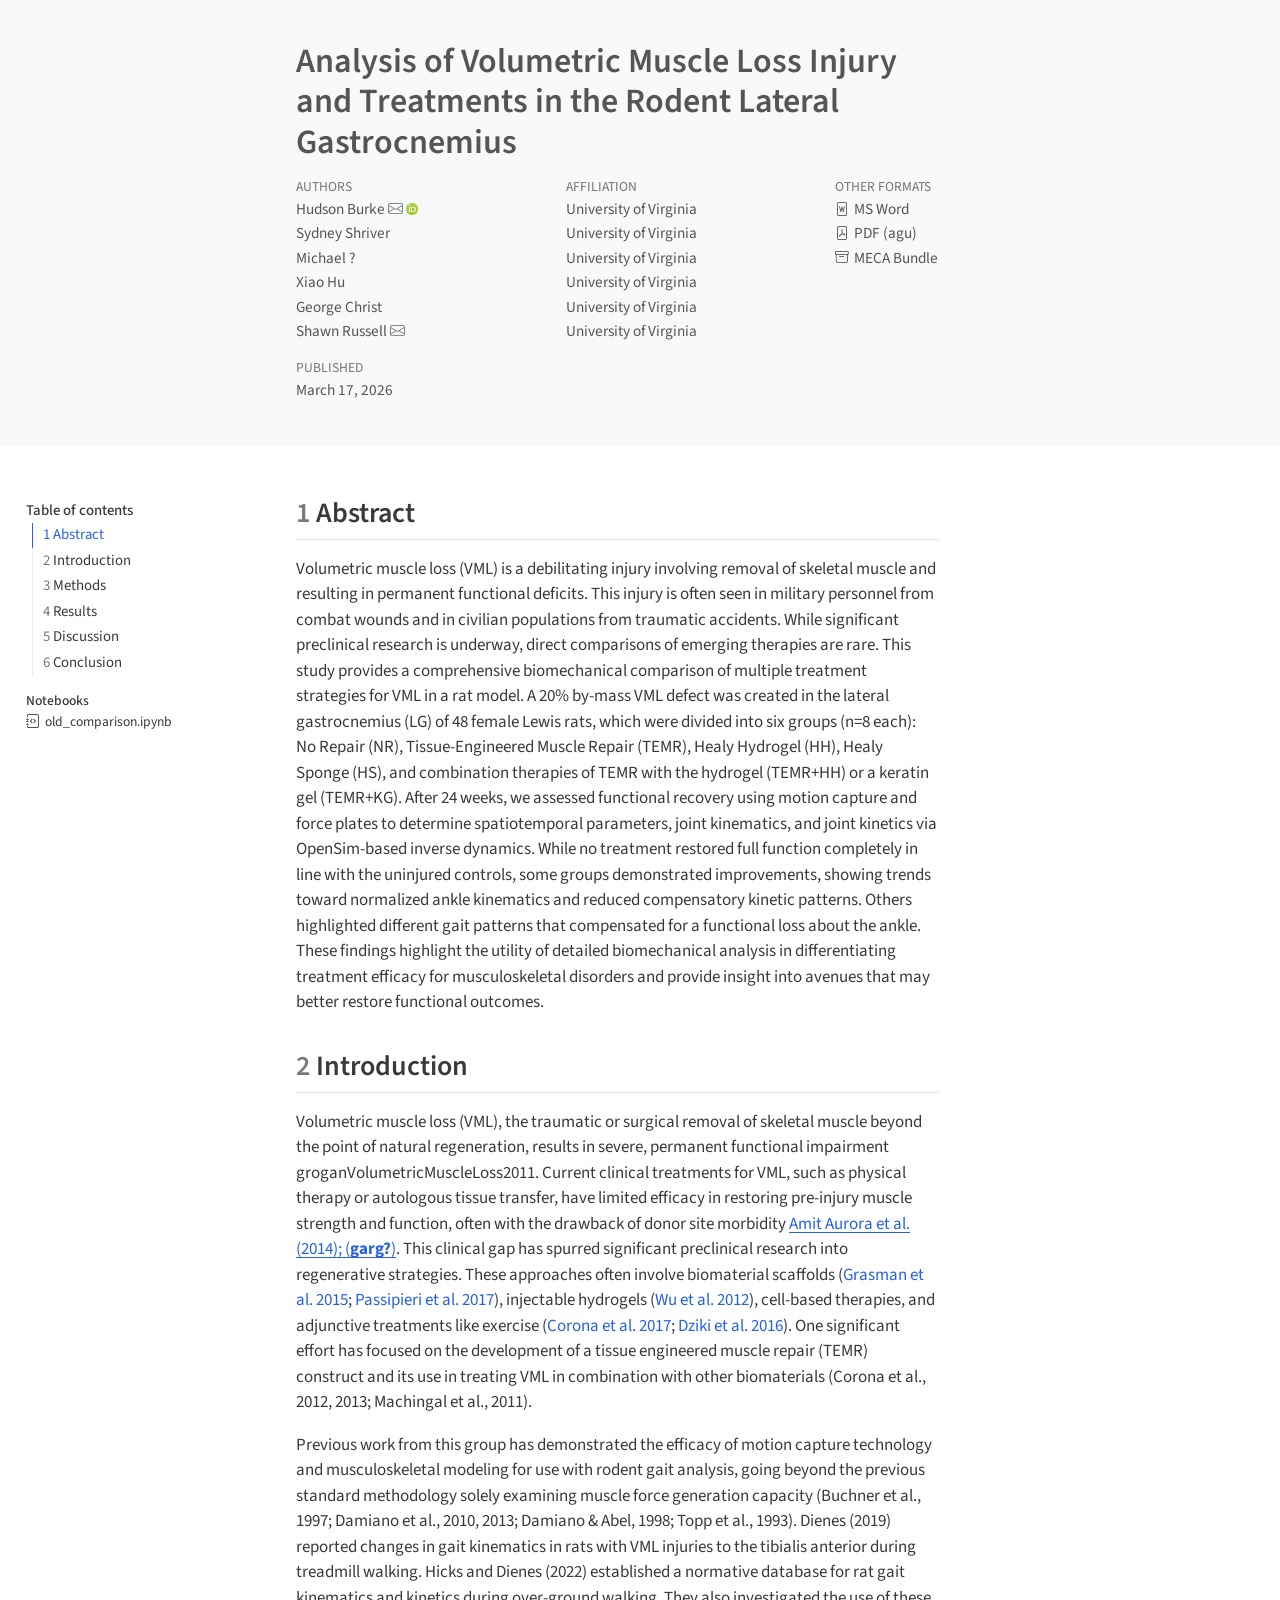
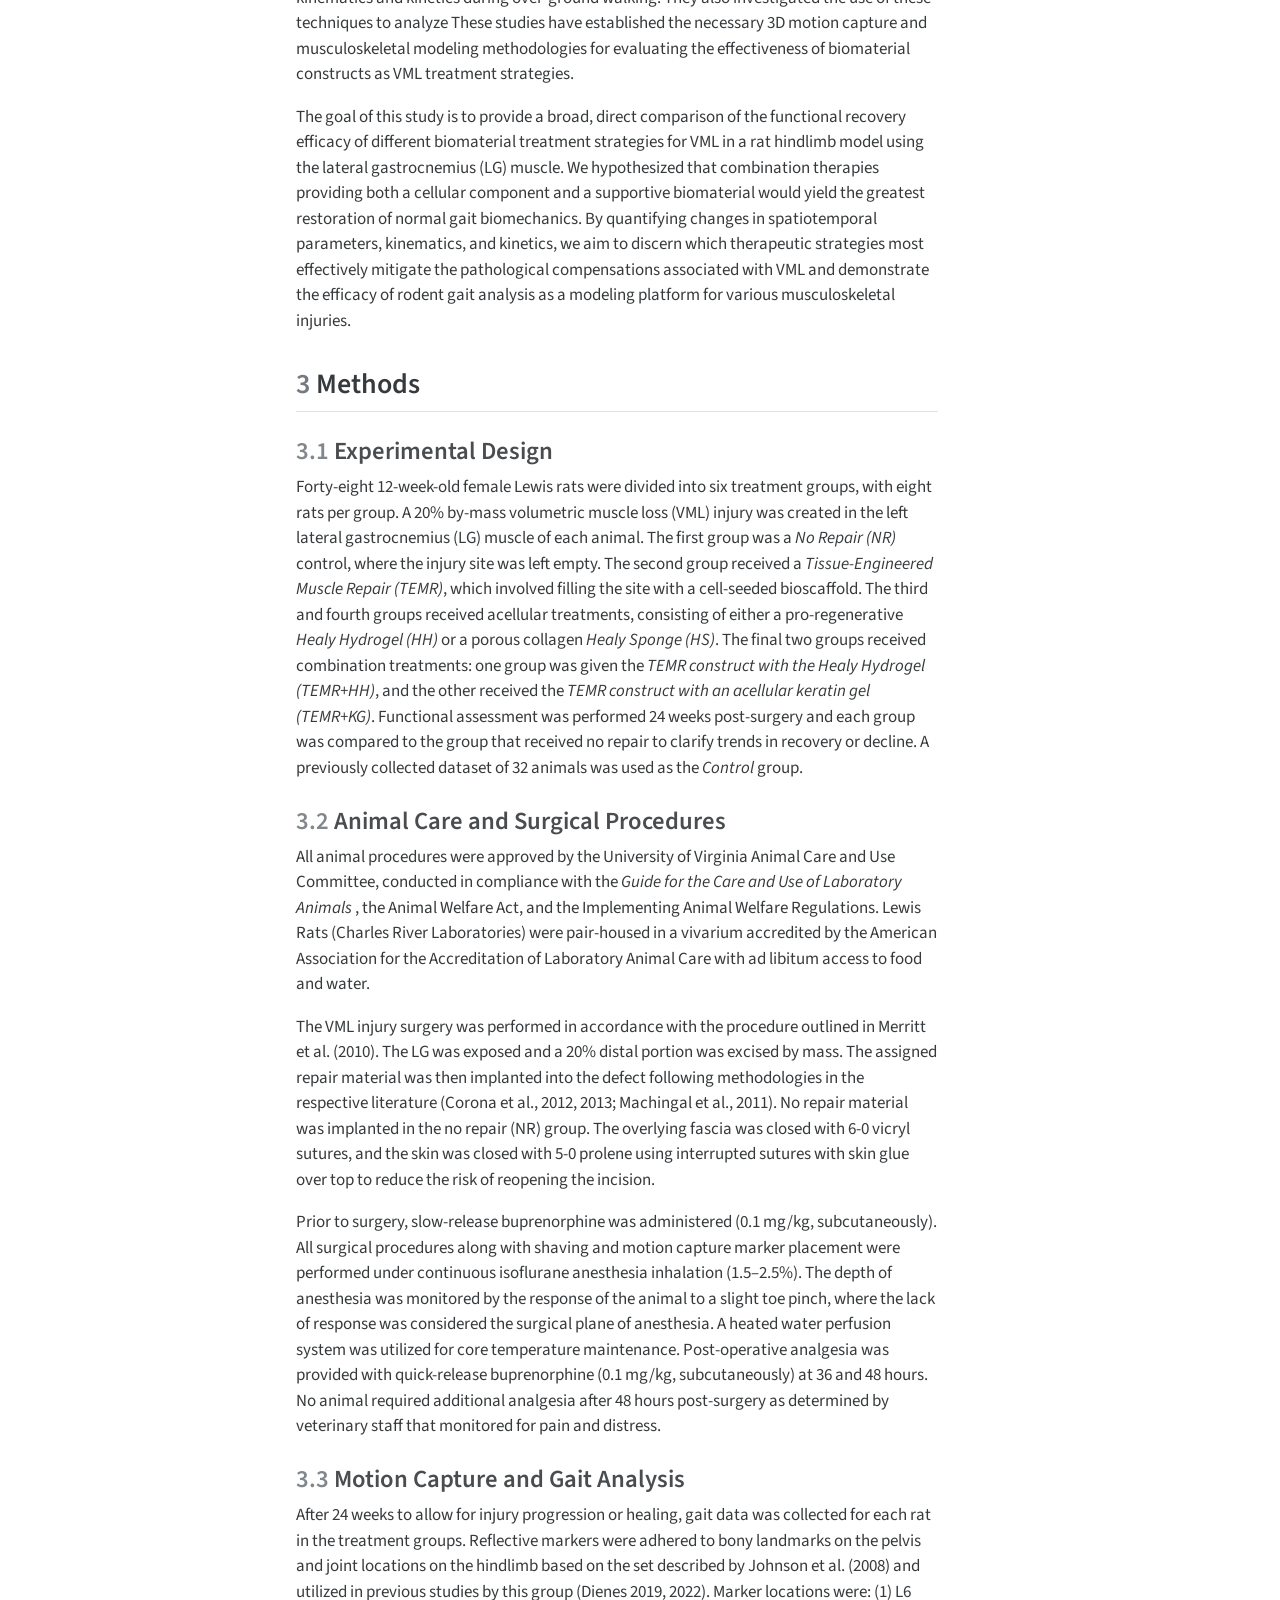
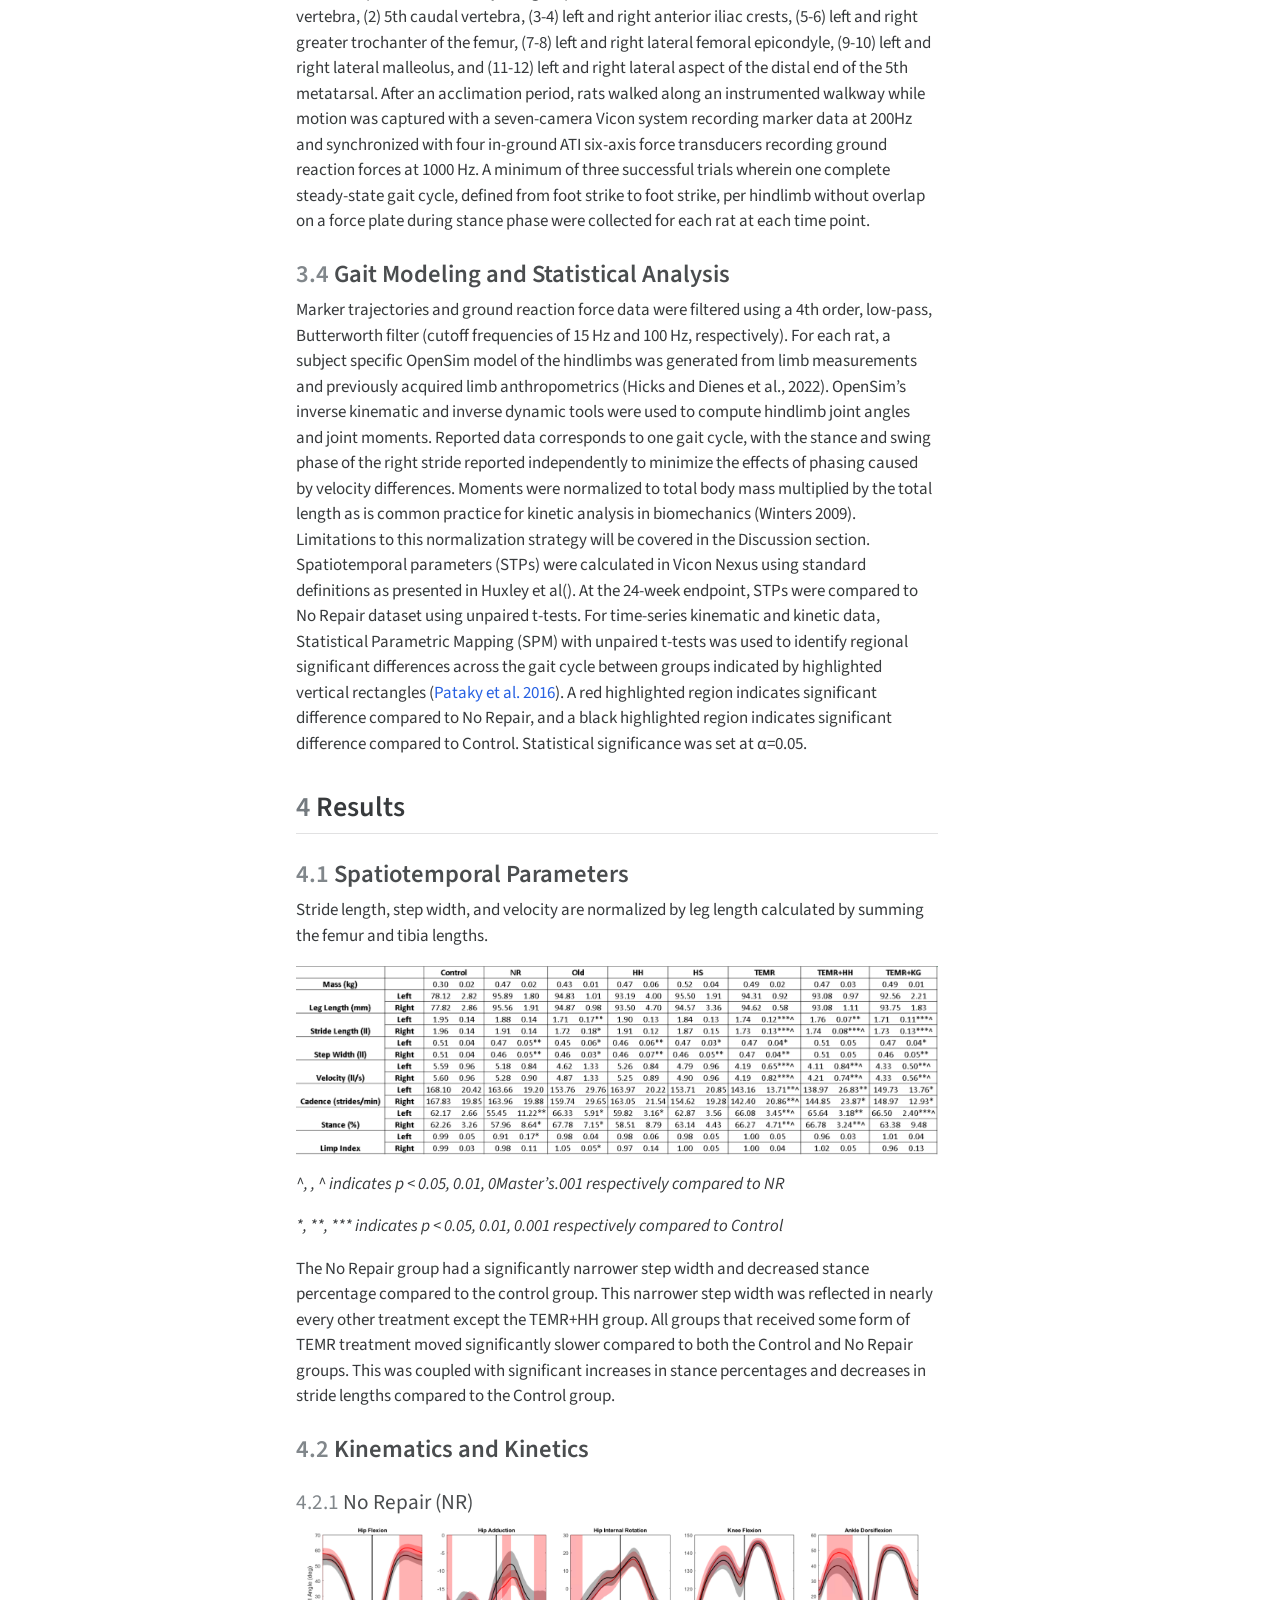
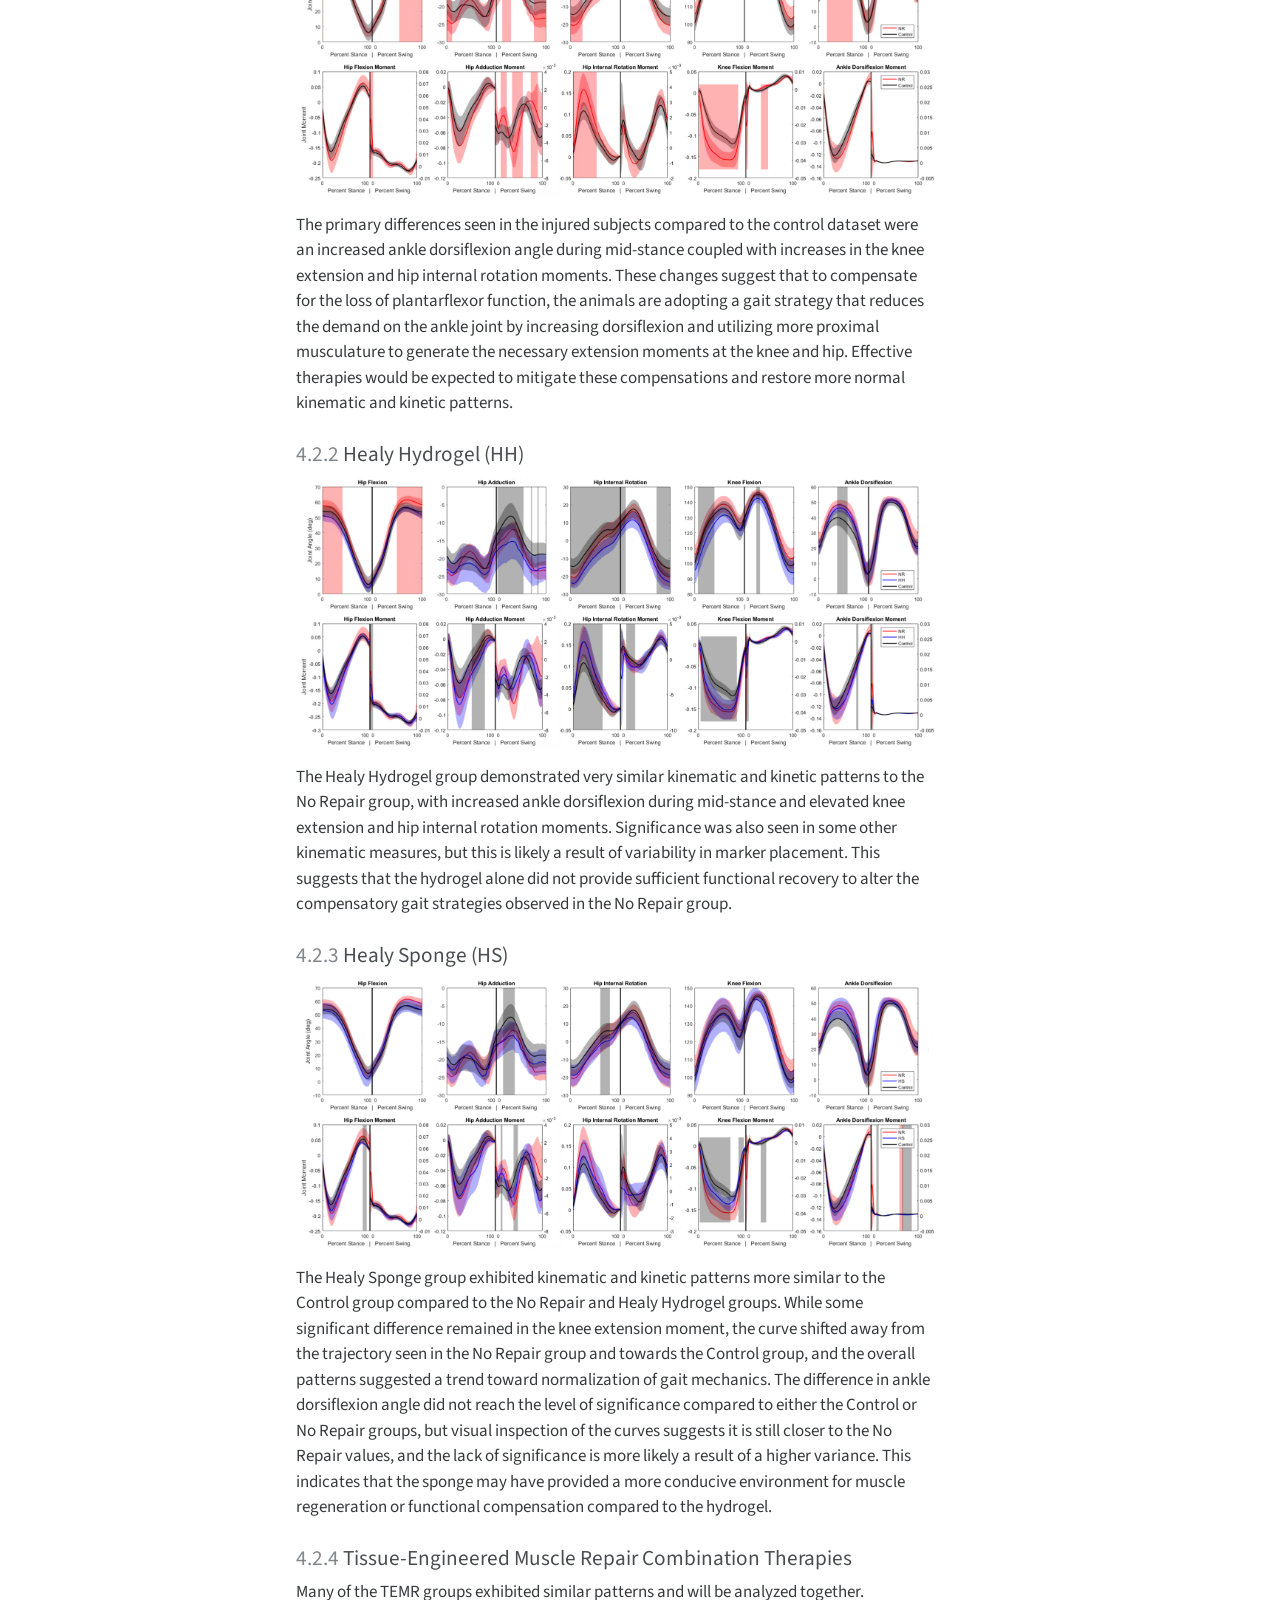
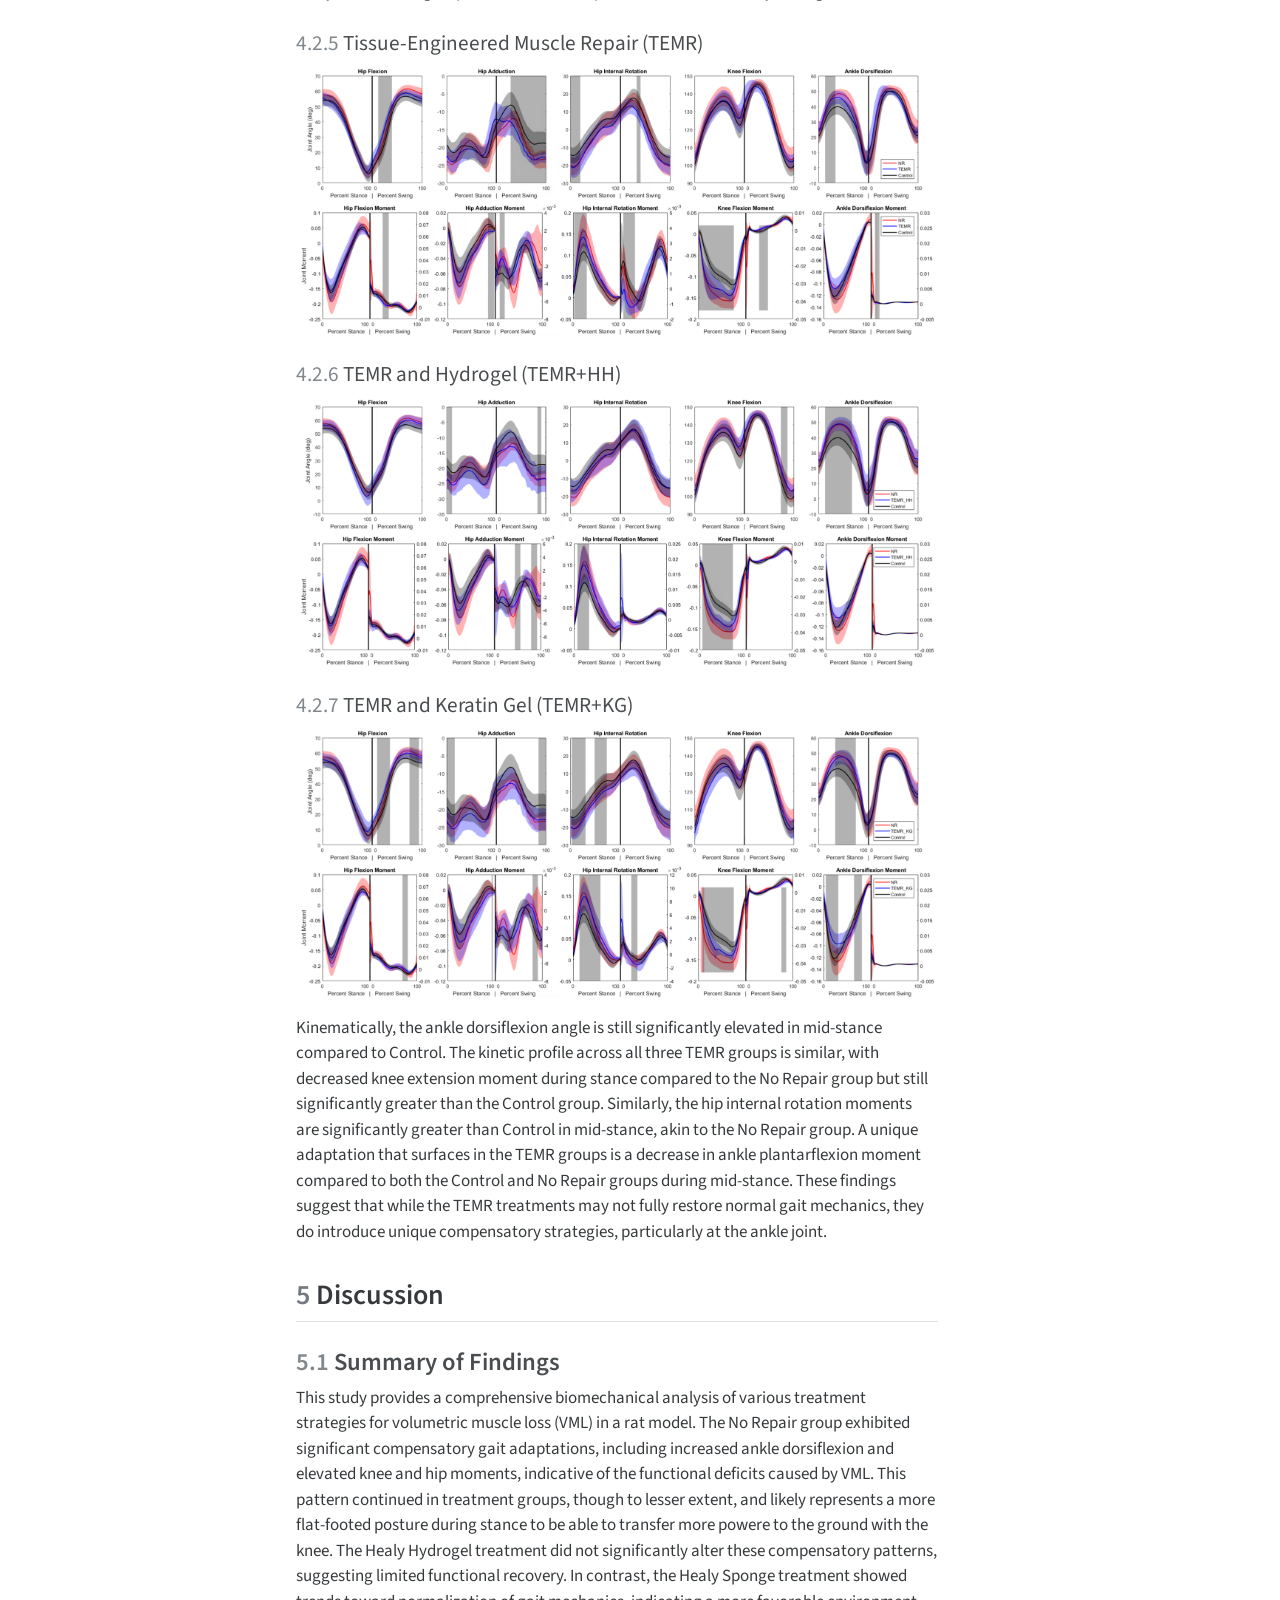
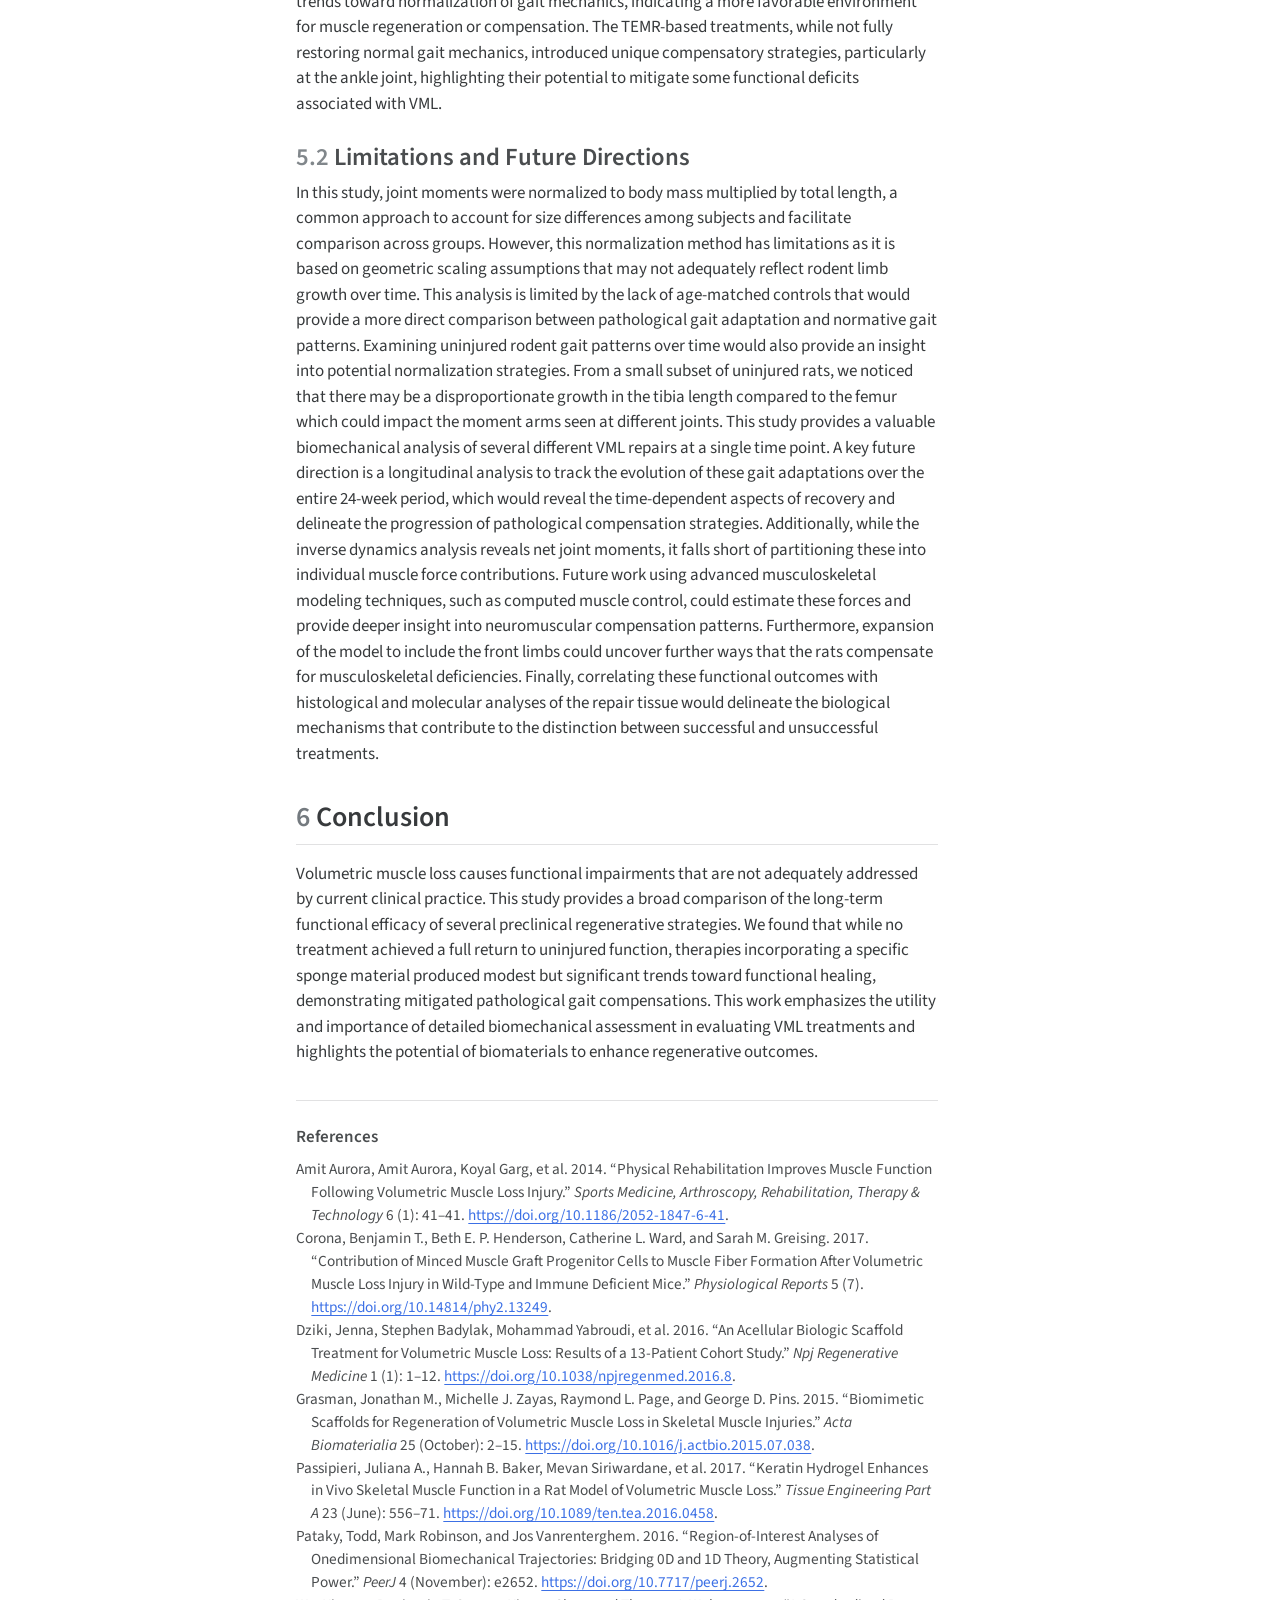
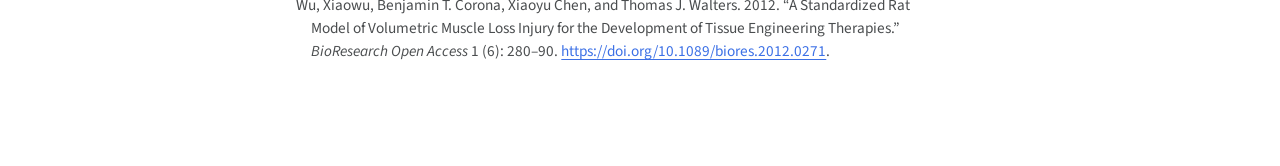
==== index.html @ dcc257b5 "Built site for gh-pages" ====
<!DOCTYPE html>
<html xmlns="http://www.w3.org/1999/xhtml" lang="en" xml:lang="en"><head>

<meta charset="utf-8">
<meta name="generator" content="quarto-1.9.35">

<meta name="viewport" content="width=device-width, initial-scale=1.0, user-scalable=yes">

<meta name="author" content="Hudson Burke">
<meta name="author" content="Sydney Shriver">
<meta name="author" content="Michael ?">
<meta name="author" content="Xiao Hu">
<meta name="author" content="George Christ">
<meta name="author" content="Shawn Russell">
<meta name="dcterms.date" content="2026-03-17">

<title>Analysis of Volumetric Muscle Loss Injury and Treatments in the Rodent Lateral Gastrocnemius</title>
<style>
/* Default styles provided by pandoc.
** See https://pandoc.org/MANUAL.html#variables-for-html for config info.
*/
code{white-space: pre-wrap;}
span.smallcaps{font-variant: small-caps;}
div.columns{display: flex; gap: min(4vw, 1.5em);}
div.column{flex: auto; overflow-x: auto;}
div.hanging-indent{margin-left: 1.5em; text-indent: -1.5em;}
ul.task-list{list-style: none;}
ul.task-list li input[type="checkbox"] {
  width: 0.8em;
  margin: 0 0.8em 0.2em -1em; /* quarto-specific, see https://github.com/quarto-dev/quarto-cli/issues/4556 */ 
  vertical-align: middle;
}
/* CSS for citations */
div.csl-bib-body { }
div.csl-entry {
  clear: both;
}
.hanging-indent div.csl-entry {
  margin-left:2em;
  text-indent:-2em;
}
div.csl-left-margin {
  min-width:2em;
  float:left;
}
div.csl-right-inline {
  margin-left:2em;
  padding-left:1em;
}
div.csl-indent {
  margin-left: 2em;
}</style>


<script src="site_libs/clipboard/clipboard.min.js"></script>
<script src="site_libs/quarto-html/quarto.js" type="module"></script>
<script src="site_libs/quarto-html/tabsets/tabsets.js" type="module"></script>
<script src="site_libs/quarto-html/popper.min.js"></script>
<script src="site_libs/quarto-html/tippy.umd.min.js"></script>
<script src="site_libs/quarto-html/anchor.min.js"></script>
<link href="site_libs/quarto-html/tippy.css" rel="stylesheet">
<link href="site_libs/quarto-html/quarto-syntax-highlighting-46f66b053e56abd73bb6e954d61a315b.css" rel="stylesheet" id="quarto-text-highlighting-styles">
<script src="site_libs/bootstrap/bootstrap.min.js"></script>
<link href="site_libs/bootstrap/bootstrap-icons.css" rel="stylesheet">
<link href="site_libs/bootstrap/bootstrap-133a0a4dda30ced7f07b755c880e46a0.min.css" rel="stylesheet" append-hash="true" id="quarto-bootstrap" data-mode="light">
<script src="site_libs/quarto-contrib/glightbox/glightbox.min.js"></script>
<link href="site_libs/quarto-contrib/glightbox/glightbox.min.css" rel="stylesheet">
<link href="site_libs/quarto-contrib/glightbox/lightbox.css" rel="stylesheet">
<script async="" src="https://hypothes.is/embed.js"></script>
<script>
  window.document.addEventListener("DOMContentLoaded", function (_event) {
    document.body.classList.add('hypothesis-enabled');
  });
</script>


<meta name="citation_title" content="Analysis of Volumetric Muscle Loss Injury and Treatments in the Rodent Lateral Gastrocnemius">
<meta name="citation_author" content="Hudson Burke">
<meta name="citation_author" content="Sydney Shriver">
<meta name="citation_author" content="Michael ?">
<meta name="citation_author" content="Xiao Hu">
<meta name="citation_author" content="George Christ">
<meta name="citation_author" content="Shawn Russell">
<meta name="citation_publication_date" content="2026-03-17">
<meta name="citation_cover_date" content="2026-03-17">
<meta name="citation_year" content="2026">
<meta name="citation_online_date" content="2026-03-17">
<meta name="citation_language" content="en">
<meta name="citation_reference" content="citation_title=A Tissue-Engineered Muscle Repair Construct for Functional Restoration of an Irrecoverable Muscle Injury in a Murine Model;,citation_abstract=There are no effective clinical treatments for volumetric muscle loss (VML) resulting from traumatic injury, tumor excision, or other degenerative diseases of skeletal muscle. The goal of this study was to develop and characterize a more clinically relevant tissue-engineered muscle repair (TE-MR) construct for functional restoration of a VML injury in the mouse lattissimus dorsi (LD) muscle. To this end, TE-MR constructs developed by seeding rat myoblasts on porcine bladder acellular matrix were preconditioned in a bioreactor for 1 week and implanted in nude mice at the site of a VML injury created by excising 50% of the native LD. Two months postinjury and implantation of TE-MR, maximal tetanic force was $\sim$72% of that observed in native LD muscle. In contrast, injured LD muscles that were not repaired, or were repaired with scaffold alone, produced only $\sim$50% of native LD muscle force after 2 months. Histological analyses of LD tissue retrieved 2 months after implantation demonstrated remodeling of the TE-MR construct as well as the presence of desmin-positive myofibers, blood vessels, and neurovascular bundles within the TE-MR construct. Overall, these encouraging initial observations document significant functional recovery within 2 months of implantation of TE-MR constructs and provide clear proof of concept for the applicability of this technology in a murine VML injury model.;,citation_author=Masood A. Machingal;,citation_author=Benjamin T. Corona;,citation_author=Thomas J. Walters;,citation_author=Venu Kesireddy;,citation_author=Christine N. Koval;,citation_author=Ashley Dannahower;,citation_author=Weixin Zhao;,citation_author=James J. Yoo;,citation_author=George J. Christ;,citation_publication_date=2011-09;,citation_cover_date=2011-09;,citation_year=2011;,citation_issue=17-18;,citation_doi=10.1089/ten.tea.2010.0682;,citation_issn=1937-3341;,citation_pmid=21548710;,citation_volume=17;,citation_journal_title=Tissue Engineering. Part A;">
<meta name="citation_reference" content="citation_title=Comprehensive dynamic and kinematic analysis of the rodent hindlimb during over ground walking;,citation_abstract=The rat hindlimb is a frequently utilized pre-clinical model system to evaluate injuries and pathologies impacting the hindlimbs. These studies have demonstrated the translational potential of this model but have typically focused on the force generating capacity of target muscles as the primary evaluative outcome. Historically, human studies investigating extremity injuries and pathologies have utilized biomechanical analysis to better understand the impact of injury and extent of recovery. In this study, we expand that full biomechanical workup to a rat model in order to characterize the spatiotemporal parameters, ground reaction forces, 3-D joint kinematics, 3-D joint kinetics, and energetics of gait in healthy rats. We report data on each of these metrics that meets or exceeds the standards set by the current literature and are the first to report on all these metrics in a single set of animals. The methodology and findings presented in this study have significant implications for the development and clinical application of the improved regenerative therapeutics and rehabilitative therapies required for durable and complete functional recovery from extremity traumas, as well as other musculoskeletal pathologies.;,citation_author=Jack Dienes;,citation_author=Brody Hicks;,citation_author=Conrad Slater;,citation_author=Kevin Janson;,citation_author=George J. Christ;,citation_author=Shawn D. Russell;,citation_publication_date=2022-11;,citation_cover_date=2022-11;,citation_year=2022;,citation_issue=1;,citation_doi=10.1038/s41598-022-20288-3;,citation_pmid=36385108;,citation_volume=12;,citation_journal_title=Scientific Reports;">
<meta name="citation_reference" content="citation_title=Region-of-interest analyses of onedimensional biomechanical trajectories: Bridging 0D and 1D theory, augmenting statistical power;,citation_abstract=One-dimensional (1D) kinematic, force, and EMG trajectories are often analyzed using zero-dimensional (0D) metrics like local extrema. Recently whole-trajectory 1D methods have emerged in the literature as alternatives. Since 0D and 1D methods can yield qualitatively different results, the two approaches may appear to be theoretically distinct. The purposes of this paper were (a) to clarify that 0D and 1D approaches are actually just special cases of a more general region-of-interest (ROI) analysis framework, and (b) to demonstrate how ROIs can augment statistical power. We first simulated millions of smooth, random 1D datasets to validate theoretical predictions of the 0D, 1D and ROI approaches and to emphasize how ROIs provide a continuous bridge between 0D and 1D results. We then analyzed a variety of public datasets to demonstrate potential effects of ROIs on biomechanical conclusions. Results showed, first, that a priori ROI particulars can qualitatively affect the biomechanical conclusions that emerge from analyses and, second, that ROIs derived from exploratory/pilot analyses can detect smaller biomechanical effects than are detectable using full 1D methods. We recommend regarding ROIs, like data filtering particulars and Type I error rate, as parameters which can affect hypothesis testing results, and thus as sensitivity analysis tools to ensure arbitrary decisions do not influence scientific interpretations. Last, we describe open-source Python and MATLAB implementations of 1D ROI analysis for arbitrary experimental designs ranging from one-sample t tests to MANOVA.;,citation_author=Todd Pataky;,citation_author=Mark Robinson;,citation_author=Jos Vanrenterghem;,citation_publication_date=2016-11;,citation_cover_date=2016-11;,citation_year=2016;,citation_doi=10.7717/peerj.2652;,citation_volume=4;,citation_journal_title=PeerJ;">
<meta name="citation_reference" content="citation_title=Volumetric muscle loss leads to permanent disability following extremity trauma;,citation_abstract=Extremity injuries comprise the majority of battlefield injuries and contribute the most to long-term disability of servicemembers. The purpose of this study was to better define the contribution of muscle deficits and volumetric muscle loss (VML) to the designation of long-term disability in order to better understand their effect on outcomes for limb-salvage patients. Medically retired servicemembers who sustained a combat-related type III open tibia fracture (Orthopedic cohort) were reviewed for results of their medical evaluation leading to discharge from military service. A cohort of battlefield-injured servicemembers (including those with nonorthopedic injuries) who were medically retired because of various injuries (General cohort) was also examined. Muscle conditions accounted for 65% of the disability of patients in the Orthopedic cohort. Among the General cohort, 92% of the muscle conditions were identified as VML. VML is a condition that contributes significantly to long-term disability, and the development of therapies addressing VML has the potential to fill a significant void in orthopedic care.;,citation_author=Benjamin T. Corona;,citation_author=Jessica C. Rivera;,citation_author=Johnny G. Owens;,citation_author=Joseph C. Wenke;,citation_author=Christopher R. Rathbone;,citation_publication_date=2015;,citation_cover_date=2015;,citation_year=2015;,citation_issue=7;,citation_doi=10.1682/JRRD.2014.07.0165;,citation_issn=0748-7711, 1938-1352;,citation_volume=52;,citation_language=en-US;,citation_journal_title=Journal of Rehabilitation Research and Development;">
<meta name="citation_reference" content="citation_title=Biomimetic scaffolds for regeneration of volumetric muscle loss in skeletal muscle injuries.;,citation_abstract=Abstract Skeletal muscle injuries typically result from traumatic incidents such as combat injuries where soft-tissue extremity injuries are present in one of four cases. Further, about 4.5 million reconstructive surgical procedures are performed annually as a result of car accidents, cancer ablation, or cosmetic procedures. These combat- and trauma-induced skeletal muscle injuries are characterized by volumetric muscle loss (VML), which significantly reduces the functionality of the injured muscle. While skeletal muscle has an innate repair mechanism, it is unable to compensate for VML injuries because large amounts of tissue including connective tissue and basement membrane are removed or destroyed. This results in a significant need to develop off-the-shelf biomimetic scaffolds to direct skeletal muscle regeneration. Here, the structure and organization of native skeletal muscle tissue is described in order to reveal clear design parameters that are necessary for scaffolds to mimic in order to successfully regenerate muscular tissue. We review the literature with respect to the materials and methodologies used to develop scaffolds for skeletal muscle tissue regeneration as well as the limitations of these materials. We further discuss the variety of cell sources and different injury models to provide some context for the multiple approaches used to evaluate these scaffold materials. Recent findings are highlighted to address the state of the field and directions are outlined for future strategies, both in scaffold design and in the use of different injury models to evaluate these materials, for regenerating functional skeletal muscle. Statement of Significance Volumetric muscle loss (VML) injuries result from traumatic incidents such as those presented from combat missions, where soft-tissue extremity injuries are represented in one of four cases. These injuries remove or destroy large amounts of skeletal muscle including the basement membrane and connective tissue, removing the structural, mechanical, and biochemical cues that usually direct its repair. This results in a significant need to develop off-the-shelf biomimetic scaffolds to direct skeletal muscle regeneration. In this review, we examine current strategies for the development of scaffold materials designed for skeletal muscle regeneration, highlighting advances and limitations associated with these methodologies. Finally, we identify future approaches to enhance skeletal muscle regeneration.;,citation_author=Jonathan M. Grasman;,citation_author=Michelle J. Zayas;,citation_author=Raymond L. Page;,citation_author=George D. Pins;,citation_publication_date=2015-10;,citation_cover_date=2015-10;,citation_year=2015;,citation_doi=10.1016/j.actbio.2015.07.038;,citation_pmid=26219862;,citation_volume=25;,citation_journal_title=Acta Biomaterialia;">
<meta name="citation_reference" content="citation_title=Keratin Hydrogel Enhances In Vivo Skeletal Muscle Function in a Rat Model of Volumetric Muscle Loss.;,citation_abstract=Volumetric muscle loss (VML) injuries exceed the considerable intrinsic regenerative capacity of skeletal muscle, resulting in permanent functional and cosmetic deficits. VML and VML-like injuries occur in military and civilian populations, due to trauma and surgery as well as due to a host of congenital and acquired diseases/syndromes. Current therapeutic options are limited, and new approaches are needed for a more complete functional regeneration of muscle. A potential solution is human hair-derived keratin (KN) biomaterials that may have significant potential for regenerative therapy. The goal of these studies was to evaluate the utility of keratin hydrogel formulations as a cell and/or growth factor delivery vehicle for functional muscle regeneration in a surgically created VML injury in the rat tibialis anterior (TA) muscle. VML injuries were treated with KN hydrogels in the absence and presence of skeletal muscle progenitor cells (MPCs), and/or insulin-like growth factor 1 (IGF-1), and/or basic fib...;,citation_author=Juliana A. Passipieri;,citation_author=Hannah B. Baker;,citation_author=Mevan Siriwardane;,citation_author=Mary D. Ellenburg;,citation_author=Manasi Vadhavkar;,citation_author=Justin M. Saul;,citation_author=Seth Tomblyn;,citation_author=Luke Burnett;,citation_author=George J. Christ;,citation_publication_date=2017-06;,citation_cover_date=2017-06;,citation_year=2017;,citation_doi=10.1089/ten.tea.2016.0458;,citation_pmid=28169594;,citation_volume=23;,citation_journal_title=Tissue Engineering Part A;">
<meta name="citation_reference" content="citation_title=The Potential of Combination Therapeutics for More Complete Repair of Volumetric Muscle Loss Injuries: The Role of Exogenous Growth Factors and/or Progenitor Cells in Implantable Skeletal Muscle Tissue Engineering Technologies;,citation_abstract=Despite the robust regenerative capacity of skeletal muscle, there are a variety of congenital and acquired conditions in which the volume of skeletal muscle loss results in major permanent functional;,citation_author=Juliana A. Passipieri;,citation_author=George J. Christ;,citation_publication_date=2016-01;,citation_cover_date=2016-01;,citation_year=2016;,citation_doi=10.1159/000447323;,citation_pmid=27825153;,citation_volume=202;,citation_journal_title=Cells Tissues Organs;">
<meta name="citation_reference" content="citation_title=OpenSim: Simulating musculoskeletal dynamics and neuromuscular control to study human and animal movement;,citation_author=Ajay Seth;,citation_author=Jennifer L. Hicks;,citation_author=Thomas K. Uchida;,citation_author=Ayman Habib;,citation_author=Christopher L. Dembia;,citation_author=James J. Dunne;,citation_author=Carmichael F. Ong;,citation_author=Matthew S. DeMers;,citation_author=Apoorva Rajagopal;,citation_author=Matthew Millard;,citation_author=Samuel R. Hamner;,citation_author=Edith M. Arnold;,citation_author=Jennifer R. Yong;,citation_author=Shrinidhi K. Lakshmikanth;,citation_author=Michael A. Sherman;,citation_author=Joy P. Ku;,citation_author=Scott L. Delp;,citation_editor=Dina Schneidman;,citation_publication_date=2018-07;,citation_cover_date=2018-07;,citation_year=2018;,citation_issue=7;,citation_doi=10.1371/journal.pcbi.1006223;,citation_issn=1553-7358;,citation_volume=14;,citation_language=en-US;,citation_journal_title=PLOS Computational Biology;">
<meta name="citation_reference" content="citation_title=Physical rehabilitation improves muscle function following volumetric muscle loss injury;,citation_abstract=Background Given the clinical practice of prescribing physical rehabilitation for the treatment of VML injuries, the present study examined the functional and histomorphological adaptations in the volumetric muscle loss (VML) injured muscle to physical rehabilitation.;,citation_author=Amit Aurora;,citation_author=Amit Aurora;,citation_author=Koyal Garg;,citation_author=Koyal Garg;,citation_author=Benjamin T. Corona;,citation_author=Benjamin T. Corona;,citation_author=James Walters;,citation_author=Thomas J. Walters;,citation_publication_date=2014-12;,citation_cover_date=2014-12;,citation_year=2014;,citation_issue=1;,citation_doi=10.1186/2052-1847-6-41;,citation_pmid=25598983;,citation_volume=6;,citation_journal_title=Sports Medicine, Arthroscopy, Rehabilitation, Therapy &amp;amp;amp; Technology;">
<meta name="citation_reference" content="citation_title=Volumetric Muscle Loss;,citation_abstract=Prevention of infection, as well as bone covering and healing, is paramount in the management of limb injury with associated muscle injury. Volumetric muscle loss (VML) is the traumatic or surgical loss of skeletal muscle with resultant functional impairment. No standardized evaluation protocol exists for the characterization and quantification of VML. Clinical photographs and video recordings, range of motion measurements, manual muscle strength testing, and isokinetic muscle function testing may prove to be useful in documenting VML. Current treatment options include functional free muscle transfer and the use of advanced bracing designs. Advances in powered bracing and regenerative medicine may one day provide additional therapeutic options. Further research on VML is warranted.;,citation_author=Brian F. Grogan;,citation_author=Joseph R. Hsu;,citation_publication_date=2011-02;,citation_cover_date=2011-02;,citation_year=2011;,citation_issn=1067-151X;,citation_volume=19;,citation_language=en-US;,citation_journal_title=JAAOS - Journal of the American Academy of Orthopaedic Surgeons;">
<meta name="citation_reference" content="citation_title=A standardized rat model of volumetric muscle loss injury for the development of tissue engineering therapies;,citation_author=Xiaowu Wu;,citation_author=Benjamin T. Corona;,citation_author=Xiaoyu Chen;,citation_author=Thomas J. Walters;,citation_publication_date=2012-12;,citation_cover_date=2012-12;,citation_year=2012;,citation_fulltext_html_url=https://www.ncbi.nlm.nih.gov/pmc/articles/PMC3559228/;,citation_issue=6;,citation_doi=10.1089/biores.2012.0271;,citation_issn=2164-7844;,citation_volume=1;,citation_journal_title=BioResearch Open Access;">
<meta name="citation_reference" content="citation_title=Analysis and Modeling of Rat Gait Biomechanical Deficits in Response to Volumetric Muscle Loss Injury;,citation_abstract=There is currently a substantial volume of research underway to develop more effective approaches for the regeneration of functional muscle tissue as treatment for volumetric muscle loss (VML) injury, but few studies have evaluated the relationship between injury and the biomechanics required for normal function. To address this knowledge gap, the goal of this study was to develop a novel method to quantify the changes in gait of rats with tibialis anterior (TA) VML injuries. This method should be sensitive enough to identify biomechanical and kinematic changes in response to injury as well as during recovery. Control rats and rats with surgically-created VML injuries were affixed with motion capture markers on the bony landmarks of the back and hindlimb and were recorded walking on a treadmill both prior to and post-surgery. Data collected from the motion capture system was exported for post-hoc analysis in OpenSim and Matlab. In vivo force testing indicated that the VML injury was associated with a significant deficit in force generation ability. Analysis of joint kinematics showed significant differences at all three post-surgical timepoints and gait cycle phase shifting, indicating augmented gait biomechanics in response to VML injury. In conclusion, this method identifies and quantifies key differences in the gait biomechanics and joint kinematics of rats with VML injuries and allows for analysis of the response to injury and recovery. The comprehensive nature of this method opens the door for future studies into dynamics and musculoskeletal control of injured gait that can inform the development of regenerative technologies focused on the functional metrics that are most relevant to recovery from VML injury.;,citation_author=Jack Dienes;,citation_author=Xiao Hu;,citation_author=Kevin Janson;,citation_author=Conrad Slater;,citation_author=Emily Dooley;,citation_author=George Christ;,citation_author=Shawn Russell;,citation_publication_date=2019-06;,citation_cover_date=2019-06;,citation_year=2019;,citation_doi=10.3389/fbioe.2019.00146;,citation_volume=7;,citation_journal_title=Frontiers in Bioengineering and Biotechnology;">
<meta name="citation_reference" content="citation_title=Keratin hydrogel enhances in vivo skeletal muscle function in a rat model of volumetric muscle loss.;,citation_author=Juliana A. Passipieri;,citation_author=Hannah B. Baker;,citation_author=Mevan Siriwardane;,citation_author=Mary D. Ellenburg;,citation_author=Manasi Vadhavkar;,citation_author=Justin M. Saul;,citation_author=Seth Tomblyn;,citation_author=Luke Burnett;,citation_author=George J. Christ;,citation_publication_date=2017-06-01;,citation_cover_date=2017-06-01;,citation_year=2017;,citation_doi=10.1089/ten.tea.2016.0458;,citation_volume=23;,citation_journal_title=Tissue Engineering Part A;">
<meta name="citation_reference" content="citation_title=Biomimetic scaffolds for regeneration of volumetric muscle loss in skeletal muscle injuries.;,citation_author=Jonathan M. Grasman;,citation_author=Michelle J. Zayas;,citation_author=Raymond L. Page;,citation_author=George D. Pins;,citation_publication_date=2015-10-01;,citation_cover_date=2015-10-01;,citation_year=2015;,citation_doi=10.1016/j.actbio.2015.07.038;,citation_volume=25;,citation_journal_title=Acta Biomaterialia;">
<meta name="citation_reference" content="citation_title=Exploratory study on the effect of osteoactivin on muscle regeneration in a rat volumetric muscle loss model.;,citation_abstract=Wounds causing extensive injury loss of muscle, also known as volumetric muscle loss (VML), are frequently associated with high-energy civilian trauma and combat-related extremity injuries. Currently, no effective clinical therapy is available for promoting de novo muscle tissue regeneration to restore muscle function following VML. Recent studies have shown evidence that osteoactivin (OA), a transmembrane glycoprotein, has the ability to prevent skeletal muscle atrophy in response to denervation. Therefore the objective of this study is to investigate the potential regenerative effect of OA embedded and delivered via a cross-linked gelatin hydrogel within a volumetric tibialis anterior muscle defect in a rat model. After 4 weeks, however, no evidence for muscle formation was found in defects treated with either low (5 $\mu$g/ml) or high (50 $\mu$g/ml) OA. It is possible that a different delivery scaffold, delivery kinetics, or OA concentration may have yielded an alternate outcome, or it is also possible that the spaciostructural environment of VML, or the local (versus systemic) delivery of OA, simply does not support any potential regenerative activity of OA in VML. Together with prior work, this study demonstrates that an efficacious and scalable therapy for regenerating muscle volume and function in VML remains a veritable clinical challenge worthy of continued future research efforts.;,citation_author=Jinjin Ma;,citation_author=Andrew R. Baker;,citation_author=Anthony Calabro;,citation_author=Kathleen A. Derwin;,citation_publication_date=2017-04;,citation_cover_date=2017-04;,citation_year=2017;,citation_issue=4;,citation_doi=10.1371/journal.pone.0175853;,citation_pmid=28426701;,citation_volume=12;,citation_journal_title=PLOS ONE;">
<meta name="citation_reference" content="citation_title=Contribution of minced muscle graft progenitor cells to muscle fiber formation after volumetric muscle loss injury in wild-type and immune deficient mice.;,citation_abstract=Volumetric muscle injury (VML) causes an irrecoverable loss of muscle fibers, persistent strength deficits, and chronic disability. A crucial challenge to VML injury and possible regeneration is the removal of all of the insitu native elements necessary for skeletal muscle regeneration. Our first goal was to establish a reliable VML model in the mouse tibialis anterior (TA) muscle. In adult male wild-type and nude mice, a non-repaired $\approx$20% VML injury to the TA muscle resulted in an $\approx$59% loss in nerve evoked muscle strength, $\approx$33% loss in muscle mass, and $\approx$29% loss of muscle fibers at 28day post-injury. Our second goal was to investigate if minced muscle grafts ($\approx$1mm3 tissue fragments) promote recovery of muscle fibers after VML injury and to understand if the graft-derived progenitor cells directly contribute to fiber regeneration. To assess donor cell contribution, donor muscle tissue was derived from UBC-GFP mice in a subset of experiments. Minced grafts restored $\approx$34% of the lost fibers 28days post-injury. The number of GFP+ fibers and the estimated number of regenerated fibers were similar, regardless of host mouse strain. The muscle tissue regeneration promoted by minced grafts did not improve TA muscle strength at this time post-injury. These findings demonstrate the direct contribution of minced muscle graft-derived myogenic stem/progenitor cells to recovery of muscle fibers after VML injury and signify the utility of autologous myogenic stem cell therapies for this indication.;,citation_author=Benjamin T. Corona;,citation_author=Beth E. P. Henderson;,citation_author=Catherine L. Ward;,citation_author=Sarah M. Greising;,citation_publication_date=2017-04;,citation_cover_date=2017-04;,citation_year=2017;,citation_issue=7;,citation_doi=10.14814/phy2.13249;,citation_pmid=28400501;,citation_volume=5;,citation_journal_title=Physiological Reports;">
<meta name="citation_reference" content="citation_title=An acellular biologic scaffold treatment for volumetric muscle loss: Results of a 13-patient cohort study;,citation_abstract=Volumetric muscle loss (VML) is a severe and debilitating clinical problem. Current standard of care includes physical therapy or orthotics, which do not correct underlying strength deficits, and surgical tendon transfers or muscle transfers, which involve donor site morbidity and fall short of restoring function. The results of a 13-patient cohort study are described herein and involve a regenerative medicine approach for VML treatment. Acellular bioscaffolds composed of mammalian extracellular matrix (ECM) were implanted and combined with aggressive and early physical therapy following treatment. Immunolabeling of ultrasound-guided biopsies, and magnetic resonance imaging and computed tomography imaging were performed to analyse the presence of stem/progenitor cells and formation of new skeletal muscle. Force production, range-of-motion and functional task performance were analysed by physical therapists. Electrodiagnostic evaluation was used to analyse presence of innervated skeletal muscle. This study is registered with ClinicalTrials.gov, numbers NCT01292876. In vivo remodelling of ECM bioscaffolds was associated with mobilisation of perivascular stem cells; formation of new, vascularised, innervated islands of skeletal muscle within the implantation site; increased force production; and improved functional task performance when compared with pre-operative performance. Compared with pre-operative performance, by 6 months after ECM implantation, patients showed an average improvement of 37.3% (P$&amp;amp;amp;lt;$0.05) in strength and 27.1% improvement in range-of-motion tasks (P$&amp;lt;$0.05). Implantation of acellular bioscaffolds derived from ECM can improve strength and function, and promotes site-appropriate remodelling of VML defects. These findings provide early evidence of bioscaffolding as a viable treatment of VML.;,citation_author=Jenna Dziki;,citation_author=Stephen Badylak;,citation_author=Mohammad Yabroudi;,citation_author=Brian Sicari;,citation_author=Fabrisia Ambrosio;,citation_author=Kristen Stearns;,citation_author=Neill Turner;,citation_author=Aaron Wyse;,citation_author=Michael L. Boninger;,citation_author=Elke H. P. Brown;,citation_author=J. Peter Rubin;,citation_publication_date=2016-07;,citation_cover_date=2016-07;,citation_year=2016;,citation_issue=1;,citation_doi=10.1038/npjregenmed.2016.8;,citation_issn=2057-3995;,citation_volume=1;,citation_language=en-US;,citation_journal_title=npj Regenerative Medicine;,citation_publisher=Nature Publishing Group;">
<meta name="citation_reference" content="citation_title=Applications of In Vivo Functional Testing of the Rat Tibialis Anterior for Evaluating Tissue Engineered Skeletal Muscle Repair.;,citation_abstract=Despite the regenerative capacity of skeletal muscle, permanent functional and/or cosmetic deficits (e.g., volumetric muscle loss (VML) resulting from traumatic injury, disease and various congenital, genetic and acquired conditions are quite common. Tissue engineering and regenerative medicine technologies have enormous potential to provide a therapeutic solution. However, utilization of biologically relevant animal models in combination with longitudinal assessments of pertinent functional measures are critical to the development of improved regenerative therapeutics for treatment of VML-like injuries. In that regard, a commercial muscle lever system can be used to measure length, tension, force and velocity parameters in skeletal muscle. We used this system, in conjunction with a high power, bi-phase stimulator, to measure in vivo force production in response to activation of the anterior crural compartment of the rat hindlimb. We have previously used this equipment to assess the functional impact of VML injury on the tibialis anterior (TA) muscle, as well as the extent of functional recovery following treatment of the injured TA muscle with our tissue engineered muscle repair (TEMR) technology. For such studies, the left foot of an anaesthetized rat is securely anchored to a footplate linked to a servomotor, and the common peroneal nerve is stimulated by two percutaneous needle electrodes to elicit muscle contraction and dorsiflexion of the foot. The peroneal nerve stimulation-induced muscle contraction is measured over a range of stimulation frequencies (1-200 Hz), to ensure an eventual plateau in force production that allows for an accurate determination of peak tetanic force. In addition to evaluation of the extent of VML injury as well as the degree of functional recovery following treatment, this methodology can be easily applied to study diverse aspects of muscle physiology and pathophysiology. Such an approach should assist with the more rational development of improved therapeutics for muscle repair and regeneration.;,citation_author=Ellen L. Mintz;,citation_author=Juliana A. Passipieri;,citation_author=Daniel Lovell;,citation_author=George J. Christ;,citation_publication_date=2016-10;,citation_cover_date=2016-10;,citation_year=2016;,citation_issue=116;,citation_doi=10.3791/54487;,citation_pmid=27768064;,citation_journal_title=Journal of Visualized Experiments;">
<meta name="citation_reference" content="citation_title=A Standardized Rat Model of Volumetric Muscle Loss Injury for the Development of Tissue Engineering Therapies;,citation_abstract=Abstract Soft tissue injuries involving volumetric muscle loss (VML) are defined as the traumatic or surgical loss of skeletal muscle with resultant functional impairment and represent a challenging clinical problem for both military and civilian medicine. In response, a variety of tissue engineering and regenerative medicine treatments are under preclinical development. A wide variety of animal models are being used, all with critical limitations. The objective of this study was to develop a model of VML that was reproducible and technically uncomplicated to provide a standardized platform for the development of tissue engineering and regenerative medicine solutions to VML repair. A rat model of VML involving excision of $\sim$20% of the muscle’s mass from the superficial portion of the middle third of the tibialis anterior (TA) muscle was developed and was functionally characterized. The contralateral TA muscle served as the uninjured control. Additionally, uninjured age-matched control rats were also tested...;,citation_author=Xiaowu Wu;,citation_author=Xiaowu Wu;,citation_author=Xin Wu;,citation_author=Benjamin T. Corona;,citation_author=Benjamin T. Corona;,citation_author=Xiaoyu Chen;,citation_author=Xiaoyu Chen;,citation_author=James Walters;,citation_author=Thomas J. Walters;,citation_publication_date=2012-12;,citation_cover_date=2012-12;,citation_year=2012;,citation_issue=6;,citation_doi=10.1089/biores.2012.0271;,citation_pmid=23515319;,citation_volume=1;,citation_journal_title=BioResearch Open Access;">
<meta name="citation_reference" content="citation_title=Physical rehabilitation improves muscle function following volumetric muscle loss injury;,citation_author=undefined Amit Aurora;,citation_author=Amit Aurora;,citation_author=undefined Koyal Garg;,citation_author=Koyal Garg;,citation_author=undefined Benjamin T. Corona;,citation_author=Benjamin T. Corona;,citation_author=undefined James Walters;,citation_author=Thomas J. Walters;,citation_publication_date=2014-12-19;,citation_cover_date=2014-12-19;,citation_year=2014;,citation_issue=1;,citation_doi=10.1186/2052-1847-6-41;,citation_volume=6;,citation_journal_title=Sports Medicine, Arthroscopy, Rehabilitation, Therapy &amp;amp;amp; Technology;">
<meta name="citation_reference" content="citation_title=Further development of a tissue engineered muscle repair construct in vitro for enhanced functional recovery following implantation in vivo in a murine model of volumetric muscle loss injury;,citation_abstract=Volumetric muscle loss (VML) can result from trauma and surgery in civilian and military populations, resulting in irrecoverable functional and cosmetic deficits that cannot be effectively treated with current therapies. Previous work evaluated a bioreactor-based tissue engineering approach in which muscle derived cells (MDCs) were seeded onto bladder acellular matrices (BAM) and mechanically preconditioned. This first generation tissue engineered muscle repair (TEMR) construct exhibited a largely differentiated cellular morphology consisting primarily of myotubes, and moreover, significantly improved functional recovery within 2 months of implantation in a murine latissimus dorsi (LD) muscle with a surgically created VML injury. The present report extends these initial observations to further document the importance of the cellular phenotype and composition of the TEMR construct in vitro to the functional recovery observed following implantation in vivo. To this end, three distinct TEMR constructs were created by seeding MDCs onto BAM as follows: (1) a short-term cellular proliferation of MDCs to generate primarily myoblasts without bioreactor preconditioning (TEMR-1SP), (2) a prolonged cellular differentiation and maturation period that included bioreactor preconditioning (TEMR-1SPD; identical to the first generation TEMR construct), and (3) similar treatment as TEMR-1SPD but with a second application of MDCs during bioreactor preconditioning (TEMR-2SPD); simulating aspects of &amp;amp;amp;quot;exercise&amp;quot; in vitro. Assessment of maximal tetanic force generation on retrieved LD muscles in vitro revealed that TEMR-1SP and TEMR-1SPD constructs promoted either an accelerated (i.e., 1 month) or a prolonged (i.e., 2 month postinjury) functional recovery, respectively, of similar magnitude. Meanwhile, TEMR-2SPD constructs promoted both an accelerated and prolonged functional recovery, resulting in twice the magnitude of functional recovery of either TEMR-1SP or TEMR-1SPD constructs. Histological and molecular analyses indicated that TEMR constructs mediated functional recovery via regeneration of functional muscle fibers either at the interface of the construct and the native tissue or within the BAM scaffolding independent of the native tissue. Taken together these findings are encouraging for the further development and clinical application of TEMR constructs as a VML injury treatment.;,citation_author=Benjamin T. Corona;,citation_author=Masood A. Machingal;,citation_author=Tracy Criswell;,citation_author=Manasi Vadhavkar;,citation_author=Ashley C. Dannahower;,citation_author=Christopher Bergman;,citation_author=Weixin Zhao;,citation_author=George J. Christ;,citation_publication_date=2012-06;,citation_cover_date=2012-06;,citation_year=2012;,citation_issue=11-12;,citation_doi=10.1089/ten.TEA.2011.0614;,citation_issn=1937-335X;,citation_pmid=22439962;,citation_volume=18;,citation_language=en-US;,citation_journal_title=Tissue Engineering. Part A;">
<meta name="citation_reference" content="citation_title=Implantation of In Vitro Tissue Engineered Muscle Repair Constructs and Bladder Acellular Matrices Partially Restore In Vivo Skeletal Muscle Function in a Rat Model of Volumetric Muscle Loss Injury;,citation_abstract=The frank loss of a large volume of skeletal muscle (i.e., volumetric muscle loss [VML]) can lead to functional debilitation and presents a significant problem to civilian and military medicine. Current clinical treatment for VML involves the use of free muscle flaps and physical rehabilitation; however, neither are effective in promoting regeneration of skeletal muscle to replace the tissue that was lost. Toward this end, skeletal muscle tissue engineering therapies have recently shown great promise in offering an unprecedented treatment option for VML. In the current study, we further extend our recent progress (Machingal et al., 2011, Tissue Eng; Corona et al., 2012, Tissue Eng) in the development of tissue engineered muscle repair (TEMR) constructs (i.e., muscle-derived cells [MDCs] seeded on a bladder acellular matrix (BAM) preconditioned with uniaxial mechanical strain) for the treatment of VML. TEMR constructs were implanted into a VML defect in a tibialis anterior (TA) muscle of Lewis rats and obs...;,citation_author=Benjamin T. Corona;,citation_author=Catherine L. Ward;,citation_author=Catherine L. Ward;,citation_author=Hannah B. Baker;,citation_author=Hannah B Baker;,citation_author=Hannah B. Baker;,citation_author=James Walters;,citation_author=Thomas J. Walters;,citation_author=George J. Christ;,citation_author=George J. Christ;,citation_publication_date=2013-12;,citation_cover_date=2013-12;,citation_year=2013;,citation_doi=10.1089/ten.tea.2012.0761;,citation_pmid=24066899;,citation_volume=20;,citation_journal_title=Tissue Engineering Part A;">
</head>

<body class="quarto-light">

<header id="title-block-header" class="quarto-title-block default toc-left page-columns page-full">
  <div class="quarto-title-banner page-columns page-full">
    <div class="quarto-title column-body">
      <h1 class="title">Analysis of Volumetric Muscle Loss Injury and Treatments in the Rodent Lateral Gastrocnemius</h1>
          </div>

    
    <div class="quarto-title-meta-container">
      <div class="quarto-title-meta-column-start">
            <div class="quarto-title-meta-author">
          <div class="quarto-title-meta-heading">Authors</div>
          <div class="quarto-title-meta-heading">Affiliation</div>
          
                <div class="quarto-title-meta-contents">
            <p class="author">Hudson Burke <a href="mailto:hudsonburke@virginia.edu" class="quarto-title-author-email"><i class="bi bi-envelope"></i></a> <a href="https://orcid.org/0009-0000-2318-9510" class="quarto-title-author-orcid"> <img src="[data-uri]"></a></p>
          </div>
                <div class="quarto-title-meta-contents">
                    <p class="affiliation">
                        University of Virginia
                      </p>
                  </div>
                      <div class="quarto-title-meta-contents">
            <p class="author">Sydney Shriver </p>
          </div>
                <div class="quarto-title-meta-contents">
                    <p class="affiliation">
                        University of Virginia
                      </p>
                  </div>
                      <div class="quarto-title-meta-contents">
            <p class="author">Michael ? </p>
          </div>
                <div class="quarto-title-meta-contents">
                    <p class="affiliation">
                        University of Virginia
                      </p>
                  </div>
                      <div class="quarto-title-meta-contents">
            <p class="author">Xiao Hu </p>
          </div>
                <div class="quarto-title-meta-contents">
                    <p class="affiliation">
                        University of Virginia
                      </p>
                  </div>
                      <div class="quarto-title-meta-contents">
            <p class="author">George Christ </p>
          </div>
                <div class="quarto-title-meta-contents">
                    <p class="affiliation">
                        University of Virginia
                      </p>
                  </div>
                      <div class="quarto-title-meta-contents">
            <p class="author">Shawn Russell <a href="mailto:sdr2n@virginia.edu" class="quarto-title-author-email"><i class="bi bi-envelope"></i></a> </p>
          </div>
                <div class="quarto-title-meta-contents">
                    <p class="affiliation">
                        University of Virginia
                      </p>
                  </div>
                    </div>
        
        <div class="quarto-title-meta">

                      
                <div>
            <div class="quarto-title-meta-heading">Published</div>
            <div class="quarto-title-meta-contents">
              <p class="date">March 17, 2026</p>
            </div>
          </div>
          
                
              </div>
      </div>
      <div class="quarto-title-meta-column-end quarto-other-formats-target">
      <div class="quarto-alternate-formats"><div class="quarto-title-meta-heading">Other Formats</div><div class="quarto-title-meta-contents"><p><a href="index.docx"><i class="bi bi-file-word"></i>MS Word</a></p></div><div class="quarto-title-meta-contents"><p><a href="index.pdf"><i class="bi bi-file-pdf"></i>PDF (agu)</a></p></div><div class="quarto-title-meta-contents"><p><a href="index-meca.zip" data-meca-link="true"><i class="bi bi-archive"></i>MECA Bundle</a></p></div></div></div>
    </div>



    <div class="quarto-other-links-text-target">
    </div>  </div>
</header><div id="quarto-content" class="page-columns page-rows-contents page-layout-article toc-left">
<div id="quarto-sidebar-toc-left" class="sidebar toc-left">
  <nav id="TOC" role="doc-toc" class="toc-active">
    <h2 id="toc-title">Table of contents</h2>
   
  <ul>
  <li><a href="#abstract" id="toc-abstract" class="nav-link active" data-scroll-target="#abstract"><span class="header-section-number">1</span> Abstract</a></li>
  <li><a href="#introduction" id="toc-introduction" class="nav-link" data-scroll-target="#introduction"><span class="header-section-number">2</span> Introduction</a></li>
  <li><a href="#methods" id="toc-methods" class="nav-link" data-scroll-target="#methods"><span class="header-section-number">3</span> Methods</a>
  <ul class="collapse">
  <li><a href="#experimental-design" id="toc-experimental-design" class="nav-link" data-scroll-target="#experimental-design"><span class="header-section-number">3.1</span> Experimental Design</a></li>
  <li><a href="#animal-care-and-surgical-procedures" id="toc-animal-care-and-surgical-procedures" class="nav-link" data-scroll-target="#animal-care-and-surgical-procedures"><span class="header-section-number">3.2</span> Animal Care and Surgical Procedures</a></li>
  <li><a href="#motion-capture-and-gait-analysis" id="toc-motion-capture-and-gait-analysis" class="nav-link" data-scroll-target="#motion-capture-and-gait-analysis"><span class="header-section-number">3.3</span> Motion Capture and Gait Analysis</a></li>
  <li><a href="#gait-modeling-and-statistical-analysis" id="toc-gait-modeling-and-statistical-analysis" class="nav-link" data-scroll-target="#gait-modeling-and-statistical-analysis"><span class="header-section-number">3.4</span> Gait Modeling and Statistical Analysis</a></li>
  </ul></li>
  <li><a href="#results" id="toc-results" class="nav-link" data-scroll-target="#results"><span class="header-section-number">4</span> Results</a>
  <ul class="collapse">
  <li><a href="#spatiotemporal-parameters" id="toc-spatiotemporal-parameters" class="nav-link" data-scroll-target="#spatiotemporal-parameters"><span class="header-section-number">4.1</span> Spatiotemporal Parameters</a></li>
  <li><a href="#kinematics-and-kinetics" id="toc-kinematics-and-kinetics" class="nav-link" data-scroll-target="#kinematics-and-kinetics"><span class="header-section-number">4.2</span> Kinematics and Kinetics</a></li>
  </ul></li>
  <li><a href="#discussion" id="toc-discussion" class="nav-link" data-scroll-target="#discussion"><span class="header-section-number">5</span> Discussion</a>
  <ul class="collapse">
  <li><a href="#summary-of-findings" id="toc-summary-of-findings" class="nav-link" data-scroll-target="#summary-of-findings"><span class="header-section-number">5.1</span> Summary of Findings</a></li>
  <li><a href="#limitations-and-future-directions" id="toc-limitations-and-future-directions" class="nav-link" data-scroll-target="#limitations-and-future-directions"><span class="header-section-number">5.2</span> Limitations and Future Directions</a></li>
  </ul></li>
  <li><a href="#conclusion" id="toc-conclusion" class="nav-link" data-scroll-target="#conclusion"><span class="header-section-number">6</span> Conclusion</a></li>
  </ul>
<div class="quarto-alternate-notebooks"><h2>Notebooks</h2><ul><li><a href="notebooks/old_comparison-preview.html"><i class="bi bi-journal-code"></i>old_comparison.ipynb</a></li></ul></div></nav>
</div>
<div id="quarto-margin-sidebar" class="sidebar margin-sidebar zindex-bottom">
</div>
<main class="content quarto-banner-title-block" id="quarto-document-content">



  


<section id="abstract" class="level2" data-number="1">
<h2 data-number="1" class="anchored" data-anchor-id="abstract"><span class="header-section-number">1</span> Abstract</h2>
<p>Volumetric muscle loss (VML) is a debilitating injury involving removal of skeletal muscle and resulting in permanent functional deficits. This injury is often seen in military personnel from combat wounds and in civilian populations from traumatic accidents. While significant preclinical research is underway, direct comparisons of emerging therapies are rare. This study provides a comprehensive biomechanical comparison of multiple treatment strategies for VML in a rat model. A 20% by-mass VML defect was created in the lateral gastrocnemius (LG) of 48 female Lewis rats, which were divided into six groups (n=8 each): No Repair (NR), Tissue-Engineered Muscle Repair (TEMR), Healy Hydrogel (HH), Healy Sponge (HS), and combination therapies of TEMR with the hydrogel (TEMR+HH) or a keratin gel (TEMR+KG). After 24 weeks, we assessed functional recovery using motion capture and force plates to determine spatiotemporal parameters, joint kinematics, and joint kinetics via OpenSim-based inverse dynamics. While no treatment restored full function completely in line with the uninjured controls, some groups demonstrated improvements, showing trends toward normalized ankle kinematics and reduced compensatory kinetic patterns. Others highlighted different gait patterns that compensated for a functional loss about the ankle. These findings highlight the utility of detailed biomechanical analysis in differentiating treatment efficacy for musculoskeletal disorders and provide insight into avenues that may better restore functional outcomes.</p>
</section>
<section id="introduction" class="level2" data-number="2">
<h2 data-number="2" class="anchored" data-anchor-id="introduction"><span class="header-section-number">2</span> Introduction</h2>
<p>Volumetric muscle loss (VML), the traumatic or surgical removal of skeletal muscle beyond the point of natural regeneration, results in severe, permanent functional impairment groganVolumetricMuscleLoss2011. Current clinical treatments for VML, such as physical therapy or autologous tissue transfer, have limited efficacy in restoring pre-injury muscle strength and function, often with the drawback of donor site morbidity <a href="Garg%20et%20al.,%202015"><span class="citation" data-cites="AmitAurora-etal-2014">Amit Aurora et al. (<span>2014</span>)</span>; <span class="citation" data-cites="garg">(<span><strong>garg?</strong></span>)</span></a>. This clinical gap has spurred significant preclinical research into regenerative strategies. These approaches often involve biomaterial scaffolds <span class="citation" data-cites="Grasman-etal-2015 Passipieri-etal-2017">(<a href="#ref-Grasman-etal-2015" role="doc-biblioref">Grasman et al. 2015</a>; <a href="#ref-Passipieri-etal-2017" role="doc-biblioref">Passipieri et al. 2017</a>)</span>, injectable hydrogels <span class="citation" data-cites="Wu-etal-2012">(<a href="#ref-Wu-etal-2012" role="doc-biblioref">Wu et al. 2012</a>)</span>, cell-based therapies, and adjunctive treatments like exercise <span class="citation" data-cites="coronaContributionMincedMuscle2017 dzikiAcellularBiologicScaffold2016">(<a href="#ref-coronaContributionMincedMuscle2017" role="doc-biblioref">Corona et al. 2017</a>; <a href="#ref-dzikiAcellularBiologicScaffold2016" role="doc-biblioref">Dziki et al. 2016</a>)</span>. One significant effort has focused on the development of a tissue engineered muscle repair (TEMR) construct and its use in treating VML in combination with other biomaterials (Corona et al., 2012, 2013; Machingal et al., 2011).</p>
<p>Previous work from this group has demonstrated the efficacy of motion capture technology and musculoskeletal modeling for use with rodent gait analysis, going beyond the previous standard methodology solely examining muscle force generation capacity (Buchner et al., 1997; Damiano et al., 2010, 2013; Damiano &amp; Abel, 1998; Topp et al., 1993). Dienes (2019) reported changes in gait kinematics in rats with VML injuries to the tibialis anterior during treadmill walking. Hicks and Dienes (2022) established a normative database for rat gait kinematics and kinetics during over-ground walking. They also investigated the use of these techniques to analyze These studies have established the necessary 3D motion capture and musculoskeletal modeling methodologies for evaluating the effectiveness of biomaterial constructs as VML treatment strategies.</p>
<p>The goal of this study is to provide a broad, direct comparison of the functional recovery efficacy of different biomaterial treatment strategies for VML in a rat hindlimb model using the lateral gastrocnemius (LG) muscle. We hypothesized that combination therapies providing both a cellular component and a supportive biomaterial would yield the greatest restoration of normal gait biomechanics. By quantifying changes in spatiotemporal parameters, kinematics, and kinetics, we aim to discern which therapeutic strategies most effectively mitigate the pathological compensations associated with VML and demonstrate the efficacy of rodent gait analysis as a modeling platform for various musculoskeletal injuries.</p>
</section>
<section id="methods" class="level2" data-number="3">
<h2 data-number="3" class="anchored" data-anchor-id="methods"><span class="header-section-number">3</span> Methods</h2>
<section id="experimental-design" class="level3" data-number="3.1">
<h3 data-number="3.1" class="anchored" data-anchor-id="experimental-design"><span class="header-section-number">3.1</span> Experimental Design</h3>
<p>Forty-eight 12-week-old female Lewis rats were divided into six treatment groups, with eight rats per group. A 20% by-mass volumetric muscle loss (VML) injury was created in the left lateral gastrocnemius (LG) muscle of each animal. The first group was a <em>No Repair (NR)</em> control, where the injury site was left empty. The second group received a <em>Tissue-Engineered Muscle Repair (TEMR)</em>, which involved filling the site with a cell-seeded bioscaffold. The third and fourth groups received acellular treatments, consisting of either a pro-regenerative <em>Healy Hydrogel (HH)</em> or a porous collagen <em>Healy Sponge (HS)</em>. The final two groups received combination treatments: one group was given the <em>TEMR construct with the Healy Hydrogel (TEMR+HH)</em>, and the other received the <em>TEMR construct with an acellular keratin gel (TEMR+KG)</em>. Functional assessment was performed 24 weeks post-surgery and each group was compared to the group that received no repair to clarify trends in recovery or decline. A previously collected dataset of 32 animals was used as the <em>Control</em> group.</p>
</section>
<section id="animal-care-and-surgical-procedures" class="level3" data-number="3.2">
<h3 data-number="3.2" class="anchored" data-anchor-id="animal-care-and-surgical-procedures"><span class="header-section-number">3.2</span> Animal Care and Surgical Procedures</h3>
<p>All animal procedures were approved by the University of Virginia Animal Care and Use Committee, conducted in compliance with the <em>Guide for the Care and Use of Laboratory Animals</em> , the Animal Welfare Act, and the Implementing Animal Welfare Regulations. Lewis Rats (Charles River Laboratories) were pair-housed in a vivarium accredited by the American Association for the Accreditation of Laboratory Animal Care with ad libitum access to food and water.</p>
<p>The VML injury surgery was performed in accordance with the procedure outlined in Merritt et al.&nbsp;(2010). The LG was exposed and a 20% distal portion was excised by mass. The assigned repair material was then implanted into the defect following methodologies in the respective literature (Corona et al., 2012, 2013; Machingal et al., 2011). No repair material was implanted in the no repair (NR) group. The overlying fascia was closed with 6-0 vicryl sutures, and the skin was closed with 5-0 prolene using interrupted sutures with skin glue over top to reduce the risk of reopening the incision.</p>
<p>Prior to surgery, slow-release buprenorphine was administered (0.1 mg/kg, subcutaneously). All surgical procedures along with shaving and motion capture marker placement were performed under continuous isoflurane anesthesia inhalation (1.5–2.5%). The depth of anesthesia was monitored by the response of the animal to a slight toe pinch, where the lack of response was considered the surgical plane of anesthesia. A heated water perfusion system was utilized for core temperature maintenance. Post-operative analgesia was provided with quick-release buprenorphine (0.1 mg/kg, subcutaneously) at 36 and 48 hours. No animal required additional analgesia after 48 hours post-surgery as determined by veterinary staff that monitored for pain and distress.</p>
</section>
<section id="motion-capture-and-gait-analysis" class="level3" data-number="3.3">
<h3 data-number="3.3" class="anchored" data-anchor-id="motion-capture-and-gait-analysis"><span class="header-section-number">3.3</span> Motion Capture and Gait Analysis</h3>
<p>After 24 weeks to allow for injury progression or healing, gait data was collected for each rat in the treatment groups. Reflective markers were adhered to bony landmarks on the pelvis and joint locations on the hindlimb based on the set described by Johnson et al.&nbsp;(2008) and utilized in previous studies by this group (Dienes 2019, 2022). Marker locations were: (1) L6 vertebra, (2) 5th caudal vertebra, (3-4) left and right anterior iliac crests, (5-6) left and right greater trochanter of the femur, (7-8) left and right lateral femoral epicondyle, (9-10) left and right lateral malleolus, and (11-12) left and right lateral aspect of the distal end of the 5th metatarsal. After an acclimation period, rats walked along an instrumented walkway while motion was captured with a seven-camera Vicon system recording marker data at 200Hz and synchronized with four in-ground ATI six-axis force transducers recording ground reaction forces at 1000 Hz. A minimum of three successful trials wherein one complete steady-state gait cycle, defined from foot strike to foot strike, per hindlimb without overlap on a force plate during stance phase were collected for each rat at each time point.</p>
</section>
<section id="gait-modeling-and-statistical-analysis" class="level3" data-number="3.4">
<h3 data-number="3.4" class="anchored" data-anchor-id="gait-modeling-and-statistical-analysis"><span class="header-section-number">3.4</span> Gait Modeling and Statistical Analysis</h3>
<p>Marker trajectories and ground reaction force data were filtered using a 4th order, low-pass, Butterworth filter (cutoff frequencies of 15 Hz and 100 Hz, respectively). For each rat, a subject specific OpenSim model of the hindlimbs was generated from limb measurements and previously acquired limb anthropometrics (Hicks and Dienes et al., 2022). OpenSim’s inverse kinematic and inverse dynamic tools were used to compute hindlimb joint angles and joint moments. Reported data corresponds to one gait cycle, with the stance and swing phase of the right stride reported independently to minimize the effects of phasing caused by velocity differences. Moments were normalized to total body mass multiplied by the total length as is common practice for kinetic analysis in biomechanics (Winters 2009). Limitations to this normalization strategy will be covered in the Discussion section. Spatiotemporal parameters (STPs) were calculated in Vicon Nexus using standard definitions as presented in Huxley et al(). At the 24-week endpoint, STPs were compared to No Repair dataset using unpaired t-tests. For time-series kinematic and kinetic data, Statistical Parametric Mapping (SPM) with unpaired t-tests was used to identify regional significant differences across the gait cycle between groups indicated by highlighted vertical rectangles <span class="citation" data-cites="patakyRegionofinterestAnalysesOnedimensional2016">(<a href="#ref-patakyRegionofinterestAnalysesOnedimensional2016" role="doc-biblioref">Pataky et al. 2016</a>)</span>. A red highlighted region indicates significant difference compared to No Repair, and a black highlighted region indicates significant difference compared to Control. Statistical significance was set at α=0.05.</p>
</section>
</section>
<section id="results" class="level2" data-number="4">
<h2 data-number="4" class="anchored" data-anchor-id="results"><span class="header-section-number">4</span> Results</h2>
<section id="spatiotemporal-parameters" class="level3" data-number="4.1">
<h3 data-number="4.1" class="anchored" data-anchor-id="spatiotemporal-parameters"><span class="header-section-number">4.1</span> Spatiotemporal Parameters</h3>
<p>Stride length, step width, and velocity are normalized by leg length calculated by summing the femur and tibia lengths.</p>
<p><a href="images/STP_table.png" class="lightbox" data-gallery="quarto-lightbox-gallery-1"><img src="images/STP_table.png" class="img-fluid"></a></p>
<p><em>^, <sup></sup>, <sup></sup>^ indicates p &lt; 0.05, 0.01, 0Master’s.001 respectively compared to NR</em></p>
<p><em>*, **, *** indicates p &lt; 0.05, 0.01, 0.001 respectively compared to Control</em></p>
<p>The No Repair group had a significantly narrower step width and decreased stance percentage compared to the control group. This narrower step width was reflected in nearly every other treatment except the TEMR+HH group. All groups that received some form of TEMR treatment moved significantly slower compared to both the Control and No Repair groups. This was coupled with significant increases in stance percentages and decreases in stride lengths compared to the Control group.</p>
</section>
<section id="kinematics-and-kinetics" class="level3" data-number="4.2">
<h3 data-number="4.2" class="anchored" data-anchor-id="kinematics-and-kinetics"><span class="header-section-number">4.2</span> Kinematics and Kinetics</h3>
<section id="no-repair-nr" class="level4" data-number="4.2.1">
<h4 data-number="4.2.1" class="anchored" data-anchor-id="no-repair-nr"><span class="header-section-number">4.2.1</span> No Repair (NR)</h4>
<p><img src="images/NR_kinematics.png" class="img-fluid"> <img src="images/NR_kinetics.png" class="img-fluid"></p>
<p>The primary differences seen in the injured subjects compared to the control dataset were an increased ankle dorsiflexion angle during mid-stance coupled with increases in the knee extension and hip internal rotation moments. These changes suggest that to compensate for the loss of plantarflexor function, the animals are adopting a gait strategy that reduces the demand on the ankle joint by increasing dorsiflexion and utilizing more proximal musculature to generate the necessary extension moments at the knee and hip. Effective therapies would be expected to mitigate these compensations and restore more normal kinematic and kinetic patterns.</p>
</section>
<section id="healy-hydrogel-hh" class="level4" data-number="4.2.2">
<h4 data-number="4.2.2" class="anchored" data-anchor-id="healy-hydrogel-hh"><span class="header-section-number">4.2.2</span> Healy Hydrogel (HH)</h4>
<p><img src="images/HH_kinematics.png" class="img-fluid"> <img src="images/HH_kinetics.png" class="img-fluid"></p>
<p>The Healy Hydrogel group demonstrated very similar kinematic and kinetic patterns to the No Repair group, with increased ankle dorsiflexion during mid-stance and elevated knee extension and hip internal rotation moments. Significance was also seen in some other kinematic measures, but this is likely a result of variability in marker placement. This suggests that the hydrogel alone did not provide sufficient functional recovery to alter the compensatory gait strategies observed in the No Repair group.</p>
</section>
<section id="healy-sponge-hs" class="level4" data-number="4.2.3">
<h4 data-number="4.2.3" class="anchored" data-anchor-id="healy-sponge-hs"><span class="header-section-number">4.2.3</span> Healy Sponge (HS)</h4>
<p><img src="images/HS_kinematics.png" class="img-fluid"> <img src="images/HS_kinetics.png" class="img-fluid"></p>
<p>The Healy Sponge group exhibited kinematic and kinetic patterns more similar to the Control group compared to the No Repair and Healy Hydrogel groups. While some significant difference remained in the knee extension moment, the curve shifted away from the trajectory seen in the No Repair group and towards the Control group, and the overall patterns suggested a trend toward normalization of gait mechanics. The difference in ankle dorsiflexion angle did not reach the level of significance compared to either the Control or No Repair groups, but visual inspection of the curves suggests it is still closer to the No Repair values, and the lack of significance is more likely a result of a higher variance. This indicates that the sponge may have provided a more conducive environment for muscle regeneration or functional compensation compared to the hydrogel.</p>
</section>
<section id="tissue-engineered-muscle-repair-combination-therapies" class="level4" data-number="4.2.4">
<h4 data-number="4.2.4" class="anchored" data-anchor-id="tissue-engineered-muscle-repair-combination-therapies"><span class="header-section-number">4.2.4</span> Tissue-Engineered Muscle Repair Combination Therapies</h4>
<p>Many of the TEMR groups exhibited similar patterns and will be analyzed together.</p>
</section>
<section id="tissue-engineered-muscle-repair-temr" class="level4" data-number="4.2.5">
<h4 data-number="4.2.5" class="anchored" data-anchor-id="tissue-engineered-muscle-repair-temr"><span class="header-section-number">4.2.5</span> Tissue-Engineered Muscle Repair (TEMR)</h4>
<p><img src="images/TEMR_kinematics.png" class="img-fluid"> <img src="images/TEMR_kinetics.png" class="img-fluid"></p>
</section>
<section id="temr-and-hydrogel-temrhh" class="level4" data-number="4.2.6">
<h4 data-number="4.2.6" class="anchored" data-anchor-id="temr-and-hydrogel-temrhh"><span class="header-section-number">4.2.6</span> TEMR and Hydrogel (TEMR+HH)</h4>
<p><img src="images/TEMR_HH_kinematics.png" class="img-fluid"> <img src="images/TEMR_HH_kinetics.png" class="img-fluid"></p>
</section>
<section id="temr-and-keratin-gel-temrkg" class="level4" data-number="4.2.7">
<h4 data-number="4.2.7" class="anchored" data-anchor-id="temr-and-keratin-gel-temrkg"><span class="header-section-number">4.2.7</span> TEMR and Keratin Gel (TEMR+KG)</h4>
<p><img src="images/TEMR_KG_kinematics.png" class="img-fluid"> <img src="images/TEMR_KG_kinetics.png" class="img-fluid"></p>
<p>Kinematically, the ankle dorsiflexion angle is still significantly elevated in mid-stance compared to Control. The kinetic profile across all three TEMR groups is similar, with decreased knee extension moment during stance compared to the No Repair group but still significantly greater than the Control group. Similarly, the hip internal rotation moments are significantly greater than Control in mid-stance, akin to the No Repair group. A unique adaptation that surfaces in the TEMR groups is a decrease in ankle plantarflexion moment compared to both the Control and No Repair groups during mid-stance. These findings suggest that while the TEMR treatments may not fully restore normal gait mechanics, they do introduce unique compensatory strategies, particularly at the ankle joint.</p>
</section>
</section>
</section>
<section id="discussion" class="level2" data-number="5">
<h2 data-number="5" class="anchored" data-anchor-id="discussion"><span class="header-section-number">5</span> Discussion</h2>
<section id="summary-of-findings" class="level3" data-number="5.1">
<h3 data-number="5.1" class="anchored" data-anchor-id="summary-of-findings"><span class="header-section-number">5.1</span> Summary of Findings</h3>
<p>This study provides a comprehensive biomechanical analysis of various treatment strategies for volumetric muscle loss (VML) in a rat model. The No Repair group exhibited significant compensatory gait adaptations, including increased ankle dorsiflexion and elevated knee and hip moments, indicative of the functional deficits caused by VML. This pattern continued in treatment groups, though to lesser extent, and likely represents a more flat-footed posture during stance to be able to transfer more powere to the ground with the knee. The Healy Hydrogel treatment did not significantly alter these compensatory patterns, suggesting limited functional recovery. In contrast, the Healy Sponge treatment showed trends toward normalization of gait mechanics, indicating a more favorable environment for muscle regeneration or compensation. The TEMR-based treatments, while not fully restoring normal gait mechanics, introduced unique compensatory strategies, particularly at the ankle joint, highlighting their potential to mitigate some functional deficits associated with VML.</p>
</section>
<section id="limitations-and-future-directions" class="level3" data-number="5.2">
<h3 data-number="5.2" class="anchored" data-anchor-id="limitations-and-future-directions"><span class="header-section-number">5.2</span> Limitations and Future Directions</h3>
<p>In this study, joint moments were normalized to body mass multiplied by total length, a common approach to account for size differences among subjects and facilitate comparison across groups. However, this normalization method has limitations as it is based on geometric scaling assumptions that may not adequately reflect rodent limb growth over time. This analysis is limited by the lack of age-matched controls that would provide a more direct comparison between pathological gait adaptation and normative gait patterns. Examining uninjured rodent gait patterns over time would also provide an insight into potential normalization strategies. From a small subset of uninjured rats, we noticed that there may be a disproportionate growth in the tibia length compared to the femur which could impact the moment arms seen at different joints. This study provides a valuable biomechanical analysis of several different VML repairs at a single time point. A key future direction is a longitudinal analysis to track the evolution of these gait adaptations over the entire 24-week period, which would reveal the time-dependent aspects of recovery and delineate the progression of pathological compensation strategies. Additionally, while the inverse dynamics analysis reveals net joint moments, it falls short of partitioning these into individual muscle force contributions. Future work using advanced musculoskeletal modeling techniques, such as computed muscle control, could estimate these forces and provide deeper insight into neuromuscular compensation patterns. Furthermore, expansion of the model to include the front limbs could uncover further ways that the rats compensate for musculoskeletal deficiencies. Finally, correlating these functional outcomes with histological and molecular analyses of the repair tissue would delineate the biological mechanisms that contribute to the distinction between successful and unsuccessful treatments.</p>
</section>
</section>
<section id="conclusion" class="level2" data-number="6">
<h2 data-number="6" class="anchored" data-anchor-id="conclusion"><span class="header-section-number">6</span> Conclusion</h2>
<p>Volumetric muscle loss causes functional impairments that are not adequately addressed by current clinical practice. This study provides a broad comparison of the long-term functional efficacy of several preclinical regenerative strategies. We found that while no treatment achieved a full return to uninjured function, therapies incorporating a specific sponge material produced modest but significant trends toward functional healing, demonstrating mitigated pathological gait compensations. This work emphasizes the utility and importance of detailed biomechanical assessment in evaluating VML treatments and highlights the potential of biomaterials to enhance regenerative outcomes.</p>

</section>

<div id="quarto-appendix" class="default"><section class="quarto-appendix-contents" role="doc-bibliography" id="quarto-bibliography"><h2 class="anchored quarto-appendix-heading">References</h2><div id="refs" class="references csl-bib-body hanging-indent" role="list">
<div id="ref-AmitAurora-etal-2014" class="csl-entry" role="listitem">
Amit Aurora, Amit Aurora, Koyal Garg, et al. 2014. <span>“Physical Rehabilitation Improves Muscle Function Following Volumetric Muscle Loss Injury.”</span> <em>Sports Medicine, Arthroscopy, Rehabilitation, Therapy &amp; Technology</em> 6 (1): 41–41. <a href="https://doi.org/10.1186/2052-1847-6-41">https://doi.org/10.1186/2052-1847-6-41</a>.
</div>
<div id="ref-coronaContributionMincedMuscle2017" class="csl-entry" role="listitem">
Corona, Benjamin T., Beth E. P. Henderson, Catherine L. Ward, and Sarah M. Greising. 2017. <span>“Contribution of Minced Muscle Graft Progenitor Cells to Muscle Fiber Formation After Volumetric Muscle Loss Injury in Wild-Type and Immune Deficient Mice.”</span> <em>Physiological Reports</em> 5 (7). <a href="https://doi.org/10.14814/phy2.13249">https://doi.org/10.14814/phy2.13249</a>.
</div>
<div id="ref-dzikiAcellularBiologicScaffold2016" class="csl-entry" role="listitem">
Dziki, Jenna, Stephen Badylak, Mohammad Yabroudi, et al. 2016. <span>“An Acellular Biologic Scaffold Treatment for Volumetric Muscle Loss: Results of a 13-Patient Cohort Study.”</span> <em>Npj Regenerative Medicine</em> 1 (1): 1–12. <a href="https://doi.org/10.1038/npjregenmed.2016.8">https://doi.org/10.1038/npjregenmed.2016.8</a>.
</div>
<div id="ref-Grasman-etal-2015" class="csl-entry" role="listitem">
Grasman, Jonathan M., Michelle J. Zayas, Raymond L. Page, and George D. Pins. 2015. <span>“Biomimetic Scaffolds for Regeneration of Volumetric Muscle Loss in Skeletal Muscle Injuries.”</span> <em>Acta Biomaterialia</em> 25 (October): 2–15. <a href="https://doi.org/10.1016/j.actbio.2015.07.038">https://doi.org/10.1016/j.actbio.2015.07.038</a>.
</div>
<div id="ref-Passipieri-etal-2017" class="csl-entry" role="listitem">
Passipieri, Juliana A., Hannah B. Baker, Mevan Siriwardane, et al. 2017. <span>“Keratin Hydrogel Enhances in Vivo Skeletal Muscle Function in a Rat Model of Volumetric Muscle Loss.”</span> <em>Tissue Engineering Part A</em> 23 (June): 556–71. <a href="https://doi.org/10.1089/ten.tea.2016.0458">https://doi.org/10.1089/ten.tea.2016.0458</a>.
</div>
<div id="ref-patakyRegionofinterestAnalysesOnedimensional2016" class="csl-entry" role="listitem">
Pataky, Todd, Mark Robinson, and Jos Vanrenterghem. 2016. <span>“Region-of-Interest Analyses of Onedimensional Biomechanical Trajectories: <span>Bridging 0D</span> and <span>1D</span> Theory, Augmenting Statistical Power.”</span> <em>PeerJ</em> 4 (November): e2652. <a href="https://doi.org/10.7717/peerj.2652">https://doi.org/10.7717/peerj.2652</a>.
</div>
<div id="ref-Wu-etal-2012" class="csl-entry" role="listitem">
Wu, Xiaowu, Benjamin T. Corona, Xiaoyu Chen, and Thomas J. Walters. 2012. <span>“A Standardized Rat Model of Volumetric Muscle Loss Injury for the Development of Tissue Engineering Therapies.”</span> <em>BioResearch Open Access</em> 1 (6): 280–90. <a href="https://doi.org/10.1089/biores.2012.0271">https://doi.org/10.1089/biores.2012.0271</a>.
</div>
</div></section></div></main>
<!-- /main column -->
<script id="quarto-html-after-body" type="application/javascript">
  window.document.addEventListener("DOMContentLoaded", function (event) {
    const icon = "";
    const anchorJS = new window.AnchorJS();
    anchorJS.options = {
      placement: 'right',
      icon: icon
    };
    anchorJS.add('.anchored');
    const isCodeAnnotation = (el) => {
      for (const clz of el.classList) {
        if (clz.startsWith('code-annotation-')) {                     
          return true;
        }
      }
      return false;
    }
    const onCopySuccess = function(e) {
      // button target
      const button = e.trigger;
      // don't keep focus
      button.blur();
      // flash "checked"
      button.classList.add('code-copy-button-checked');
      var currentTitle = button.getAttribute("title");
      button.setAttribute("title", "Copied!");
      let tooltip;
      if (window.bootstrap) {
        button.setAttribute("data-bs-toggle", "tooltip");
        button.setAttribute("data-bs-placement", "left");
        button.setAttribute("data-bs-title", "Copied!");
        tooltip = new bootstrap.Tooltip(button, 
          { trigger: "manual", 
            customClass: "code-copy-button-tooltip",
            offset: [0, -8]});
        tooltip.show();    
      }
      setTimeout(function() {
        if (tooltip) {
          tooltip.hide();
          button.removeAttribute("data-bs-title");
          button.removeAttribute("data-bs-toggle");
          button.removeAttribute("data-bs-placement");
        }
        button.setAttribute("title", currentTitle);
        button.classList.remove('code-copy-button-checked');
      }, 1000);
      // clear code selection
      e.clearSelection();
    }
    const getTextToCopy = function(trigger) {
      const outerScaffold = trigger.parentElement.cloneNode(true);
      const codeEl = outerScaffold.querySelector('code');
      for (const childEl of codeEl.children) {
        if (isCodeAnnotation(childEl)) {
          childEl.remove();
        }
      }
      return codeEl.innerText;
    }
    const clipboard = new window.ClipboardJS('.code-copy-button:not([data-in-quarto-modal])', {
      text: getTextToCopy
    });
    clipboard.on('success', onCopySuccess);
    if (window.document.getElementById('quarto-embedded-source-code-modal')) {
      const clipboardModal = new window.ClipboardJS('.code-copy-button[data-in-quarto-modal]', {
        text: getTextToCopy,
        container: window.document.getElementById('quarto-embedded-source-code-modal')
      });
      clipboardModal.on('success', onCopySuccess);
    }
      var localhostRegex = new RegExp(/^(?:http|https):\/\/localhost\:?[0-9]*\//);
      var mailtoRegex = new RegExp(/^mailto:/);
        var filterRegex = new RegExp('/' + window.location.host + '/');
      var isInternal = (href) => {
          return filterRegex.test(href) || localhostRegex.test(href) || mailtoRegex.test(href);
      }
      // Inspect non-navigation links and adorn them if external
     var links = window.document.querySelectorAll('a[href]:not(.nav-link):not(.navbar-brand):not(.toc-action):not(.sidebar-link):not(.sidebar-item-toggle):not(.pagination-link):not(.no-external):not([aria-hidden]):not(.dropdown-item):not(.quarto-navigation-tool):not(.about-link)');
      for (var i=0; i<links.length; i++) {
        const link = links[i];
        if (!isInternal(link.href)) {
          // undo the damage that might have been done by quarto-nav.js in the case of
          // links that we want to consider external
          if (link.dataset.originalHref !== undefined) {
            link.href = link.dataset.originalHref;
          }
        }
      }
    function tippyHover(el, contentFn, onTriggerFn, onUntriggerFn) {
      const config = {
        allowHTML: true,
        maxWidth: 500,
        delay: 100,
        arrow: false,
        appendTo: function(el) {
            return el.parentElement;
        },
        interactive: true,
        interactiveBorder: 10,
        theme: 'quarto',
        placement: 'bottom-start',
      };
      if (contentFn) {
        config.content = contentFn;
      }
      if (onTriggerFn) {
        config.onTrigger = onTriggerFn;
      }
      if (onUntriggerFn) {
        config.onUntrigger = onUntriggerFn;
      }
      window.tippy(el, config); 
    }
    const noterefs = window.document.querySelectorAll('a[role="doc-noteref"]');
    for (var i=0; i<noterefs.length; i++) {
      const ref = noterefs[i];
      tippyHover(ref, function() {
        // use id or data attribute instead here
        let href = ref.getAttribute('data-footnote-href') || ref.getAttribute('href');
        try { href = new URL(href).hash; } catch {}
        const id = href.replace(/^#\/?/, "");
        const note = window.document.getElementById(id);
        if (note) {
          return note.innerHTML;
        } else {
          return "";
        }
      });
    }
    const xrefs = window.document.querySelectorAll('a.quarto-xref');
    const processXRef = (id, note) => {
      // Strip column container classes
      const stripColumnClz = (el) => {
        el.classList.remove("page-full", "page-columns");
        if (el.children) {
          for (const child of el.children) {
            stripColumnClz(child);
          }
        }
      }
      stripColumnClz(note)
      if (id === null || id.startsWith('sec-')) {
        // Special case sections, only their first couple elements
        const container = document.createElement("div");
        if (note.children && note.children.length > 2) {
          container.appendChild(note.children[0].cloneNode(true));
          for (let i = 1; i < note.children.length; i++) {
            const child = note.children[i];
            if (child.tagName === "P" && child.innerText === "") {
              continue;
            } else {
              container.appendChild(child.cloneNode(true));
              break;
            }
          }
          if (window.Quarto?.typesetMath) {
            window.Quarto.typesetMath(container);
          }
          return container.innerHTML
        } else {
          if (window.Quarto?.typesetMath) {
            window.Quarto.typesetMath(note);
          }
          return note.innerHTML;
        }
      } else {
        // Remove any anchor links if they are present
        const anchorLink = note.querySelector('a.anchorjs-link');
        if (anchorLink) {
          anchorLink.remove();
        }
        if (window.Quarto?.typesetMath) {
          window.Quarto.typesetMath(note);
        }
        if (note.classList.contains("callout")) {
          return note.outerHTML;
        } else {
          return note.innerHTML;
        }
      }
    }
    for (var i=0; i<xrefs.length; i++) {
      const xref = xrefs[i];
      tippyHover(xref, undefined, function(instance) {
        instance.disable();
        let url = xref.getAttribute('href');
        let hash = undefined; 
        if (url.startsWith('#')) {
          hash = url;
        } else {
          try { hash = new URL(url).hash; } catch {}
        }
        if (hash) {
          const id = hash.replace(/^#\/?/, "");
          const note = window.document.getElementById(id);
          if (note !== null) {
            try {
              const html = processXRef(id, note.cloneNode(true));
              instance.setContent(html);
            } finally {
              instance.enable();
              instance.show();
            }
          } else {
            // See if we can fetch this
            fetch(url.split('#')[0])
            .then(res => res.text())
            .then(html => {
              const parser = new DOMParser();
              const htmlDoc = parser.parseFromString(html, "text/html");
              const note = htmlDoc.getElementById(id);
              if (note !== null) {
                const html = processXRef(id, note);
                instance.setContent(html);
              } 
            }).finally(() => {
              instance.enable();
              instance.show();
            });
          }
        } else {
          // See if we can fetch a full url (with no hash to target)
          // This is a special case and we should probably do some content thinning / targeting
          fetch(url)
          .then(res => res.text())
          .then(html => {
            const parser = new DOMParser();
            const htmlDoc = parser.parseFromString(html, "text/html");
            const note = htmlDoc.querySelector('main.content');
            if (note !== null) {
              // This should only happen for chapter cross references
              // (since there is no id in the URL)
              // remove the first header
              if (note.children.length > 0 && note.children[0].tagName === "HEADER") {
                note.children[0].remove();
              }
              const html = processXRef(null, note);
              instance.setContent(html);
            } 
          }).finally(() => {
            instance.enable();
            instance.show();
          });
        }
      }, function(instance) {
      });
    }
        let selectedAnnoteEl;
        const selectorForAnnotation = ( cell, annotation) => {
          let cellAttr = 'data-code-cell="' + cell + '"';
          let lineAttr = 'data-code-annotation="' +  annotation + '"';
          const selector = 'span[' + cellAttr + '][' + lineAttr + ']';
          return selector;
        }
        const selectCodeLines = (annoteEl) => {
          const doc = window.document;
          const targetCell = annoteEl.getAttribute("data-target-cell");
          const targetAnnotation = annoteEl.getAttribute("data-target-annotation");
          const annoteSpan = window.document.querySelector(selectorForAnnotation(targetCell, targetAnnotation));
          const lines = annoteSpan.getAttribute("data-code-lines").split(",");
          const lineIds = lines.map((line) => {
            return targetCell + "-" + line;
          })
          let top = null;
          let height = null;
          let parent = null;
          if (lineIds.length > 0) {
              //compute the position of the single el (top and bottom and make a div)
              const el = window.document.getElementById(lineIds[0]);
              top = el.offsetTop;
              height = el.offsetHeight;
              parent = el.parentElement.parentElement;
            if (lineIds.length > 1) {
              const lastEl = window.document.getElementById(lineIds[lineIds.length - 1]);
              const bottom = lastEl.offsetTop + lastEl.offsetHeight;
              height = bottom - top;
            }
            if (top !== null && height !== null && parent !== null) {
              // cook up a div (if necessary) and position it 
              let div = window.document.getElementById("code-annotation-line-highlight");
              if (div === null) {
                div = window.document.createElement("div");
                div.setAttribute("id", "code-annotation-line-highlight");
                div.style.position = 'absolute';
                parent.appendChild(div);
              }
              div.style.top = top - 2 + "px";
              div.style.height = height + 4 + "px";
              div.style.left = 0;
              let gutterDiv = window.document.getElementById("code-annotation-line-highlight-gutter");
              if (gutterDiv === null) {
                gutterDiv = window.document.createElement("div");
                gutterDiv.setAttribute("id", "code-annotation-line-highlight-gutter");
                gutterDiv.style.position = 'absolute';
                const codeCell = window.document.getElementById(targetCell);
                const gutter = codeCell.querySelector('.code-annotation-gutter');
                gutter.appendChild(gutterDiv);
              }
              gutterDiv.style.top = top - 2 + "px";
              gutterDiv.style.height = height + 4 + "px";
            }
            selectedAnnoteEl = annoteEl;
          }
        };
        const unselectCodeLines = () => {
          const elementsIds = ["code-annotation-line-highlight", "code-annotation-line-highlight-gutter"];
          elementsIds.forEach((elId) => {
            const div = window.document.getElementById(elId);
            if (div) {
              div.remove();
            }
          });
          selectedAnnoteEl = undefined;
        };
          // Handle positioning of the toggle
      window.addEventListener(
        "resize",
        throttle(() => {
          elRect = undefined;
          if (selectedAnnoteEl) {
            selectCodeLines(selectedAnnoteEl);
          }
        }, 10)
      );
      function throttle(fn, ms) {
      let throttle = false;
      let timer;
        return (...args) => {
          if(!throttle) { // first call gets through
              fn.apply(this, args);
              throttle = true;
          } else { // all the others get throttled
              if(timer) clearTimeout(timer); // cancel #2
              timer = setTimeout(() => {
                fn.apply(this, args);
                timer = throttle = false;
              }, ms);
          }
        };
      }
        // Attach click handler to the DT
        const annoteDls = window.document.querySelectorAll('dt[data-target-cell]');
        for (const annoteDlNode of annoteDls) {
          annoteDlNode.addEventListener('click', (event) => {
            const clickedEl = event.target;
            if (clickedEl !== selectedAnnoteEl) {
              unselectCodeLines();
              const activeEl = window.document.querySelector('dt[data-target-cell].code-annotation-active');
              if (activeEl) {
                activeEl.classList.remove('code-annotation-active');
              }
              selectCodeLines(clickedEl);
              clickedEl.classList.add('code-annotation-active');
            } else {
              // Unselect the line
              unselectCodeLines();
              clickedEl.classList.remove('code-annotation-active');
            }
          });
        }
    const findCites = (el) => {
      const parentEl = el.parentElement;
      if (parentEl) {
        const cites = parentEl.dataset.cites;
        if (cites) {
          return {
            el,
            cites: cites.split(' ')
          };
        } else {
          return findCites(el.parentElement)
        }
      } else {
        return undefined;
      }
    };
    var bibliorefs = window.document.querySelectorAll('a[role="doc-biblioref"]');
    for (var i=0; i<bibliorefs.length; i++) {
      const ref = bibliorefs[i];
      const citeInfo = findCites(ref);
      if (citeInfo) {
        tippyHover(citeInfo.el, function() {
          var popup = window.document.createElement('div');
          citeInfo.cites.forEach(function(cite) {
            var citeDiv = window.document.createElement('div');
            citeDiv.classList.add('hanging-indent');
            citeDiv.classList.add('csl-entry');
            var biblioDiv = window.document.getElementById('ref-' + cite);
            if (biblioDiv) {
              citeDiv.innerHTML = biblioDiv.innerHTML;
            }
            popup.appendChild(citeDiv);
          });
          return popup.innerHTML;
        });
      }
    }
  });
  </script>
</div> <!-- /content -->
<script>var lightboxQuarto = GLightbox({"closeEffect":"zoom","descPosition":"bottom","loop":false,"openEffect":"zoom","selector":".lightbox"});
(function() {
  let previousOnload = window.onload;
  window.onload = () => {
    if (previousOnload) {
      previousOnload();
    }
    lightboxQuarto.on('slide_before_load', (data) => {
      const { slideIndex, slideNode, slideConfig, player, trigger } = data;
      const href = trigger.getAttribute('href');
      if (href !== null) {
        const imgEl = window.document.querySelector(`a[href="${href}"] img`);
        if (imgEl !== null) {
          const srcAttr = imgEl.getAttribute("src");
          if (srcAttr && srcAttr.startsWith("data:")) {
            slideConfig.href = srcAttr;
          }
        }
      } 
    });
  
    lightboxQuarto.on('slide_after_load', (data) => {
      const { slideIndex, slideNode, slideConfig, player, trigger } = data;
      if (window.Quarto?.typesetMath) {
        window.Quarto.typesetMath(slideNode);
      }
    });
  
  };
  
})();
          </script>




</body></html>
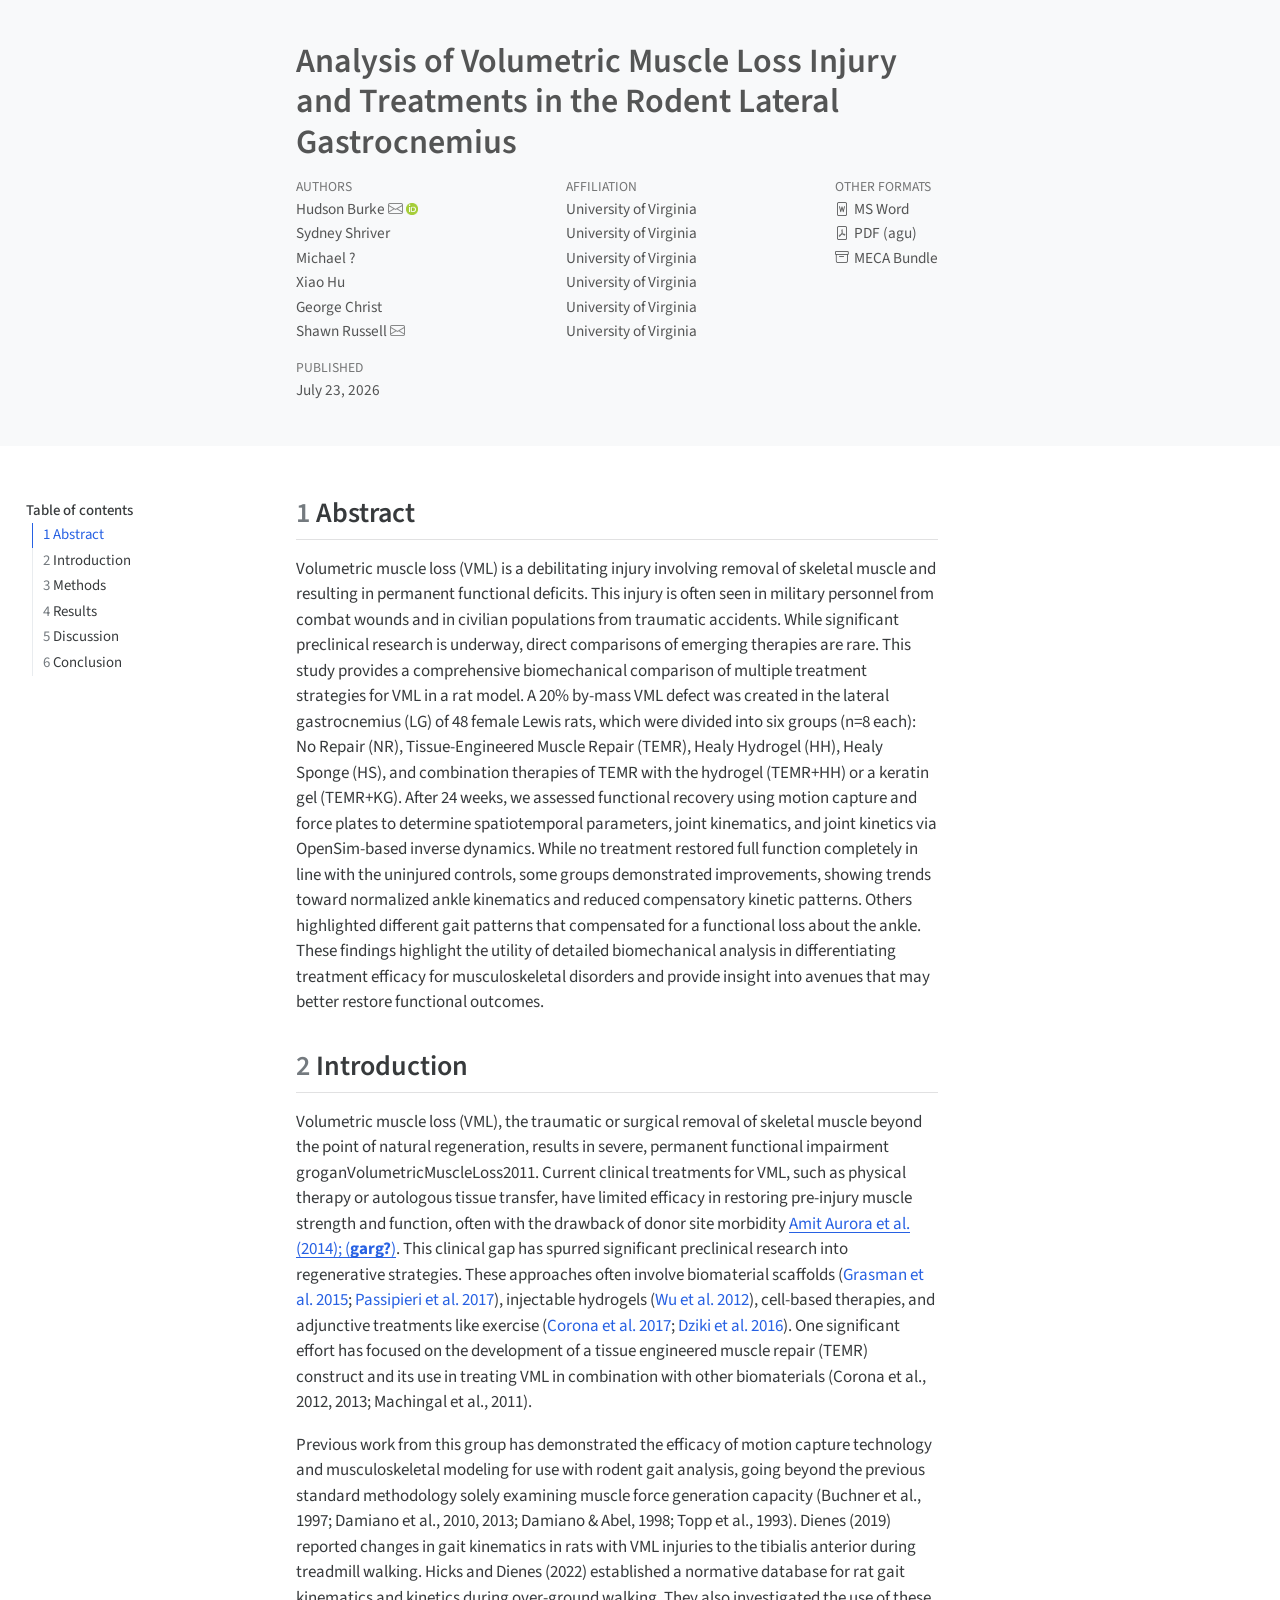
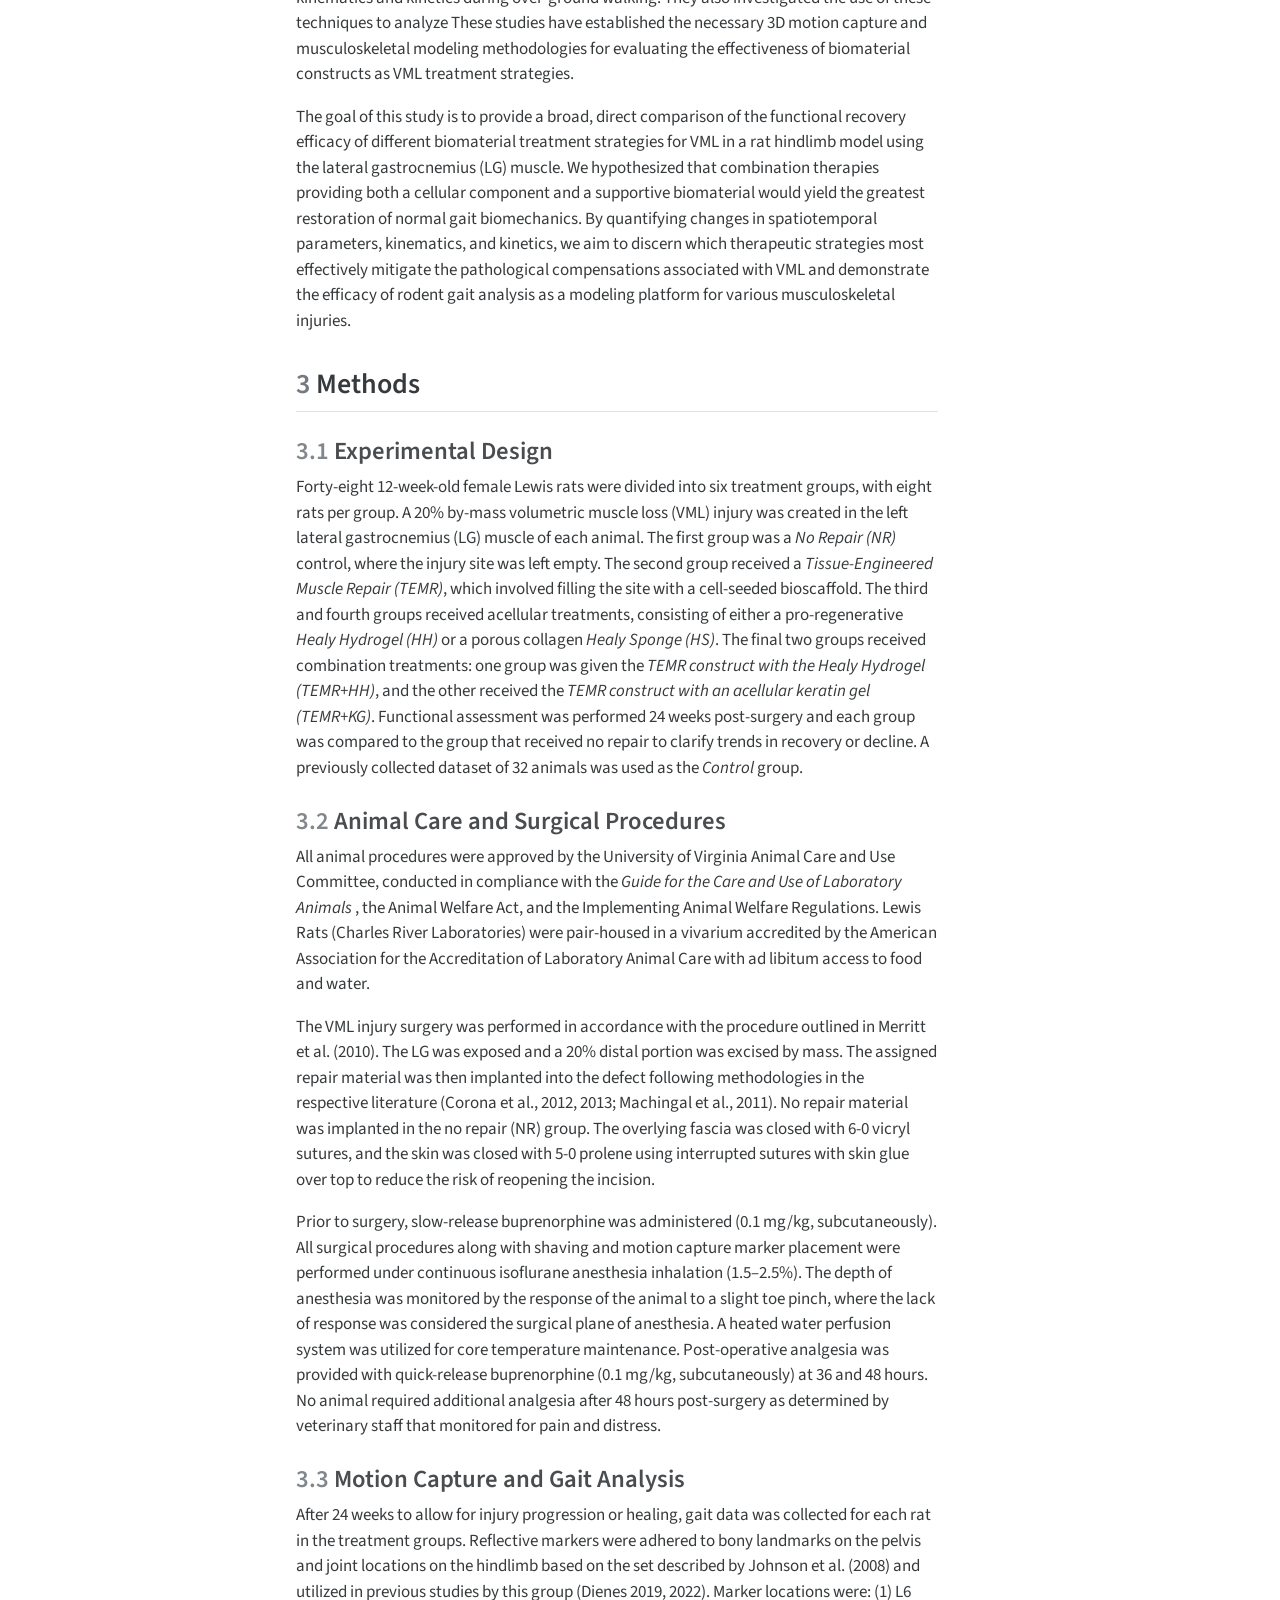
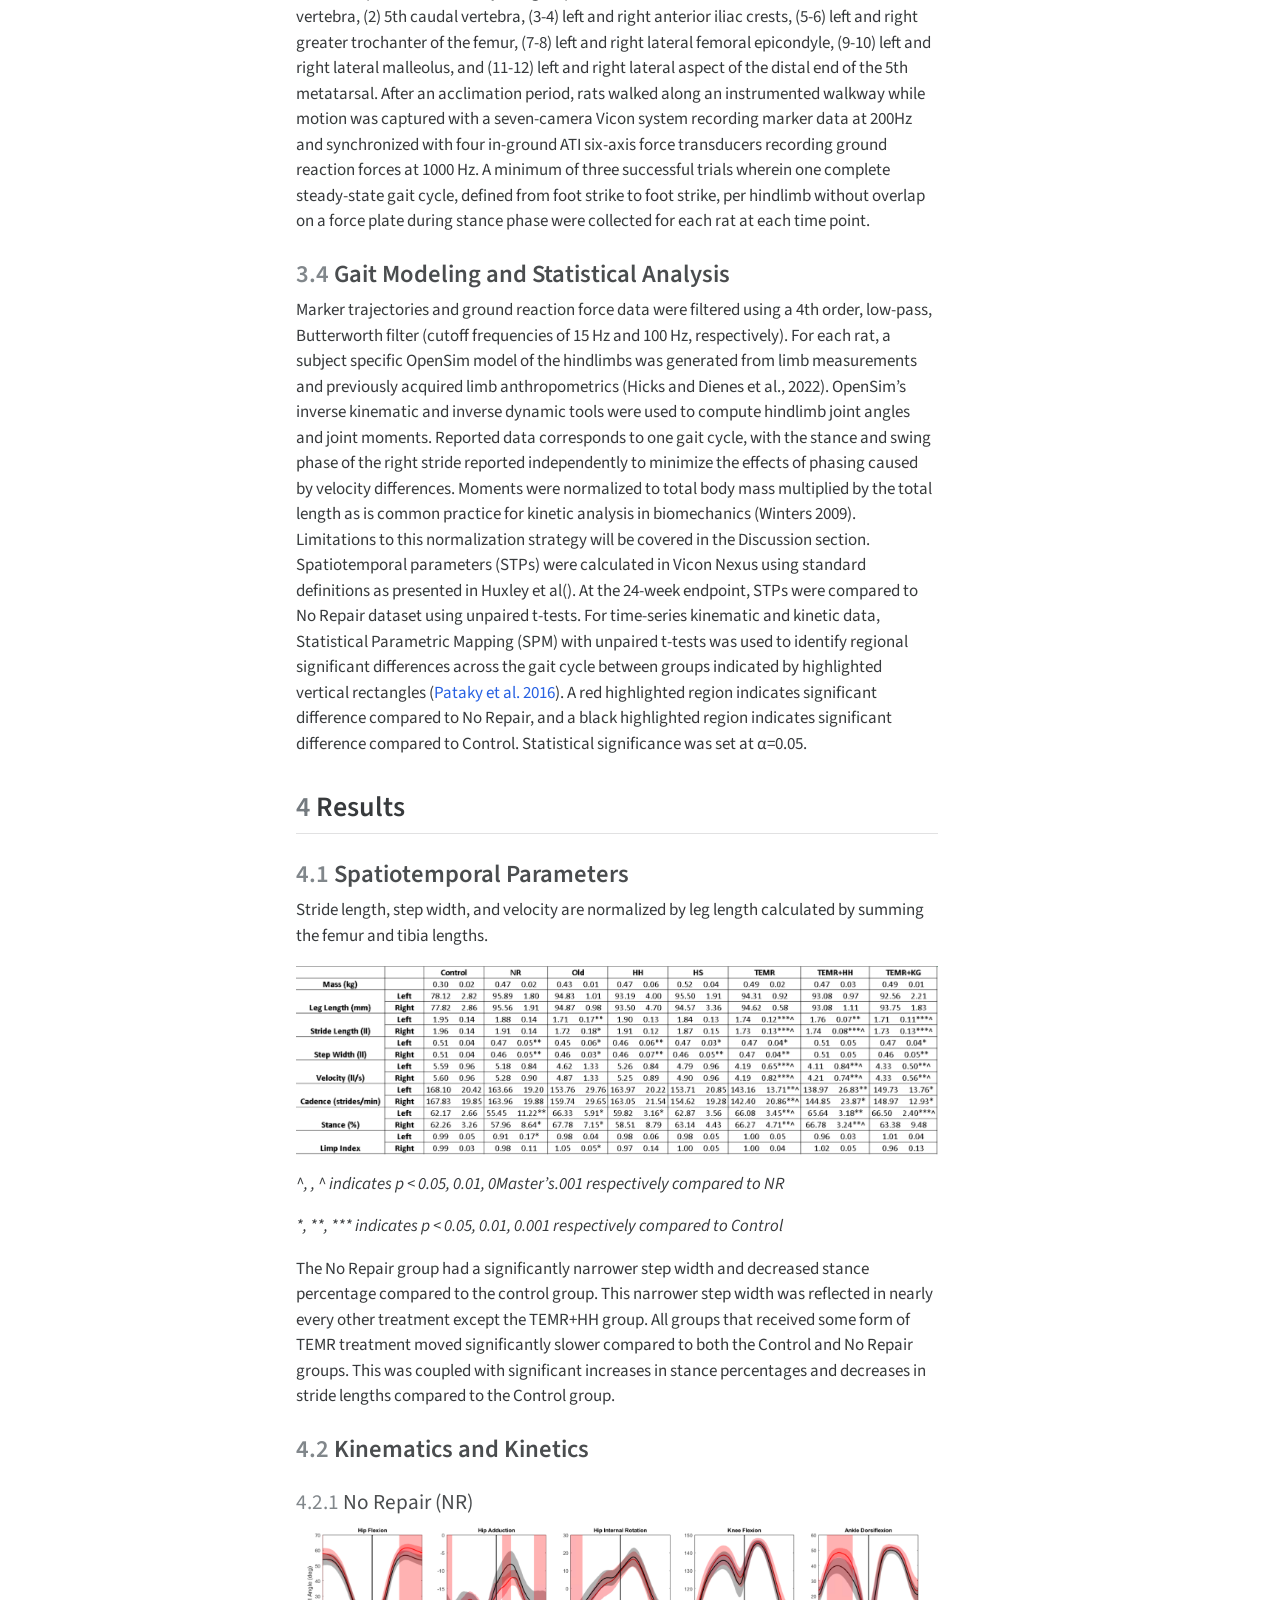
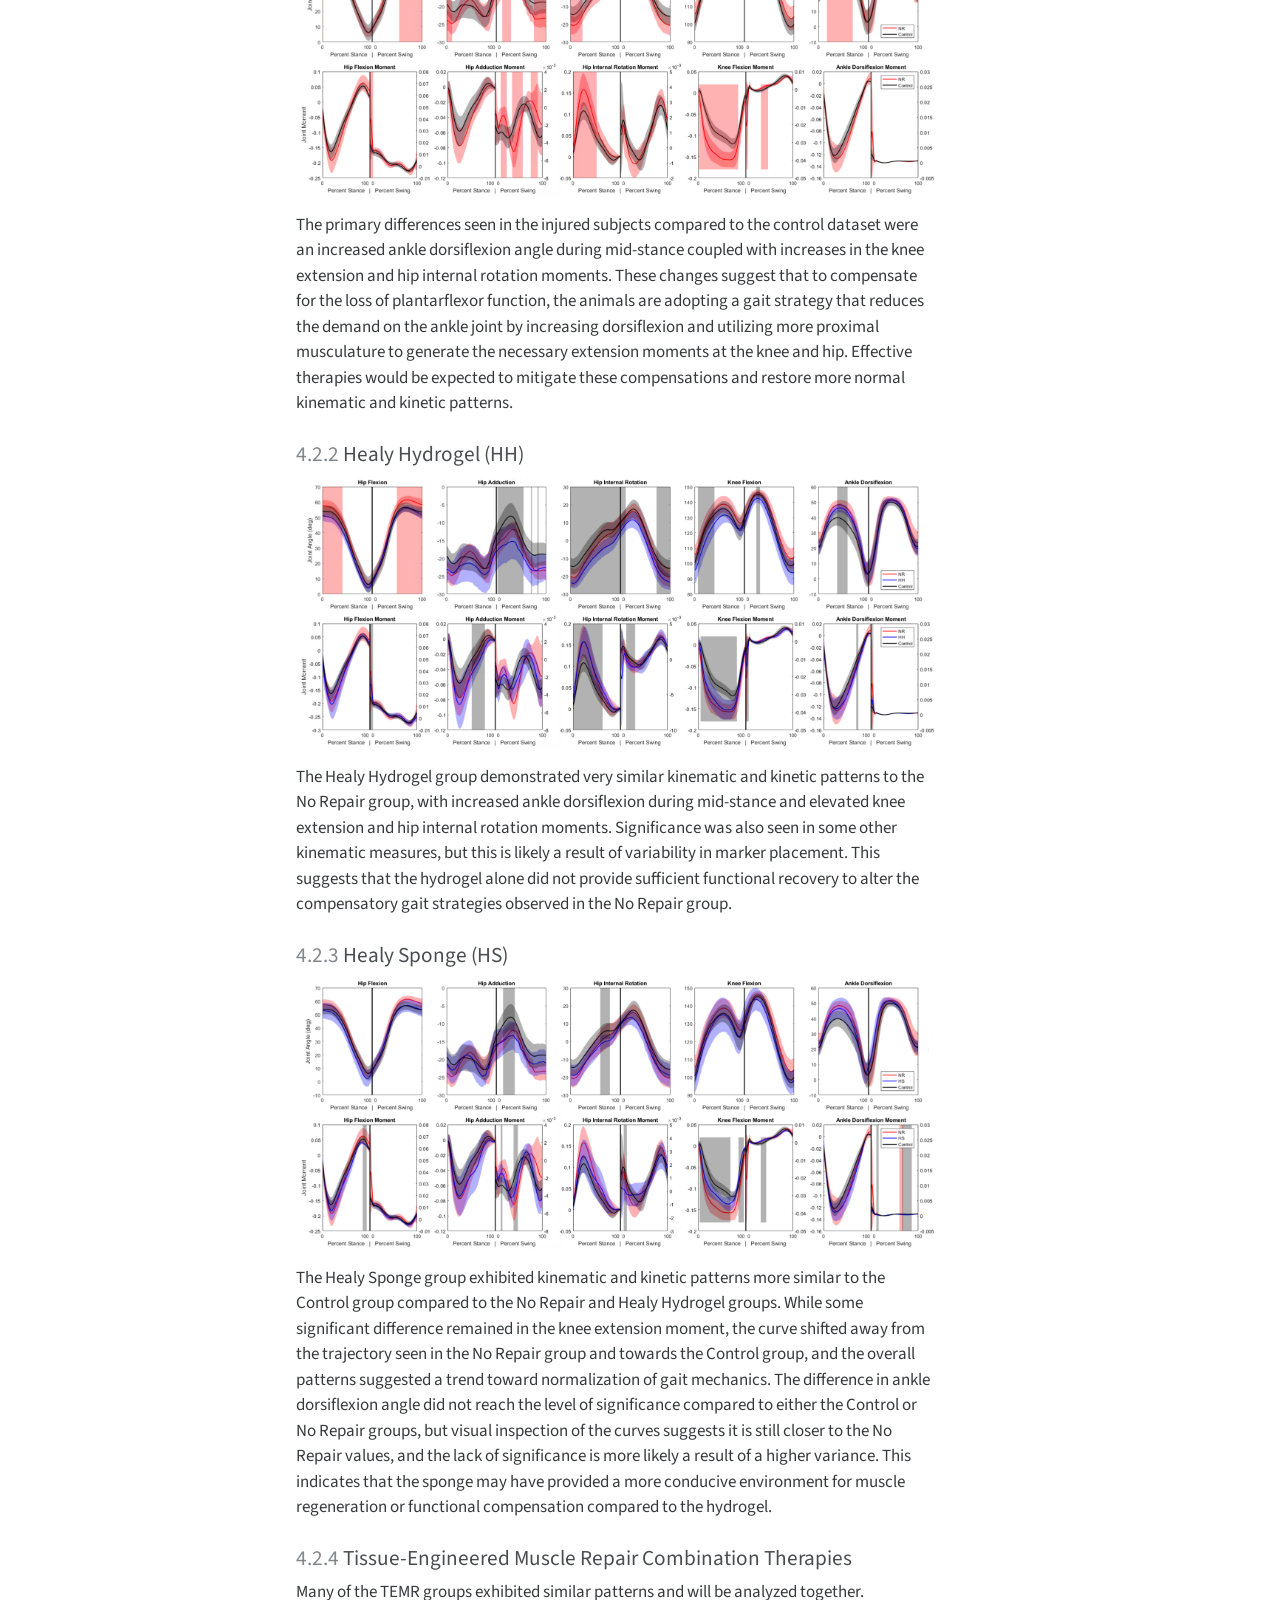
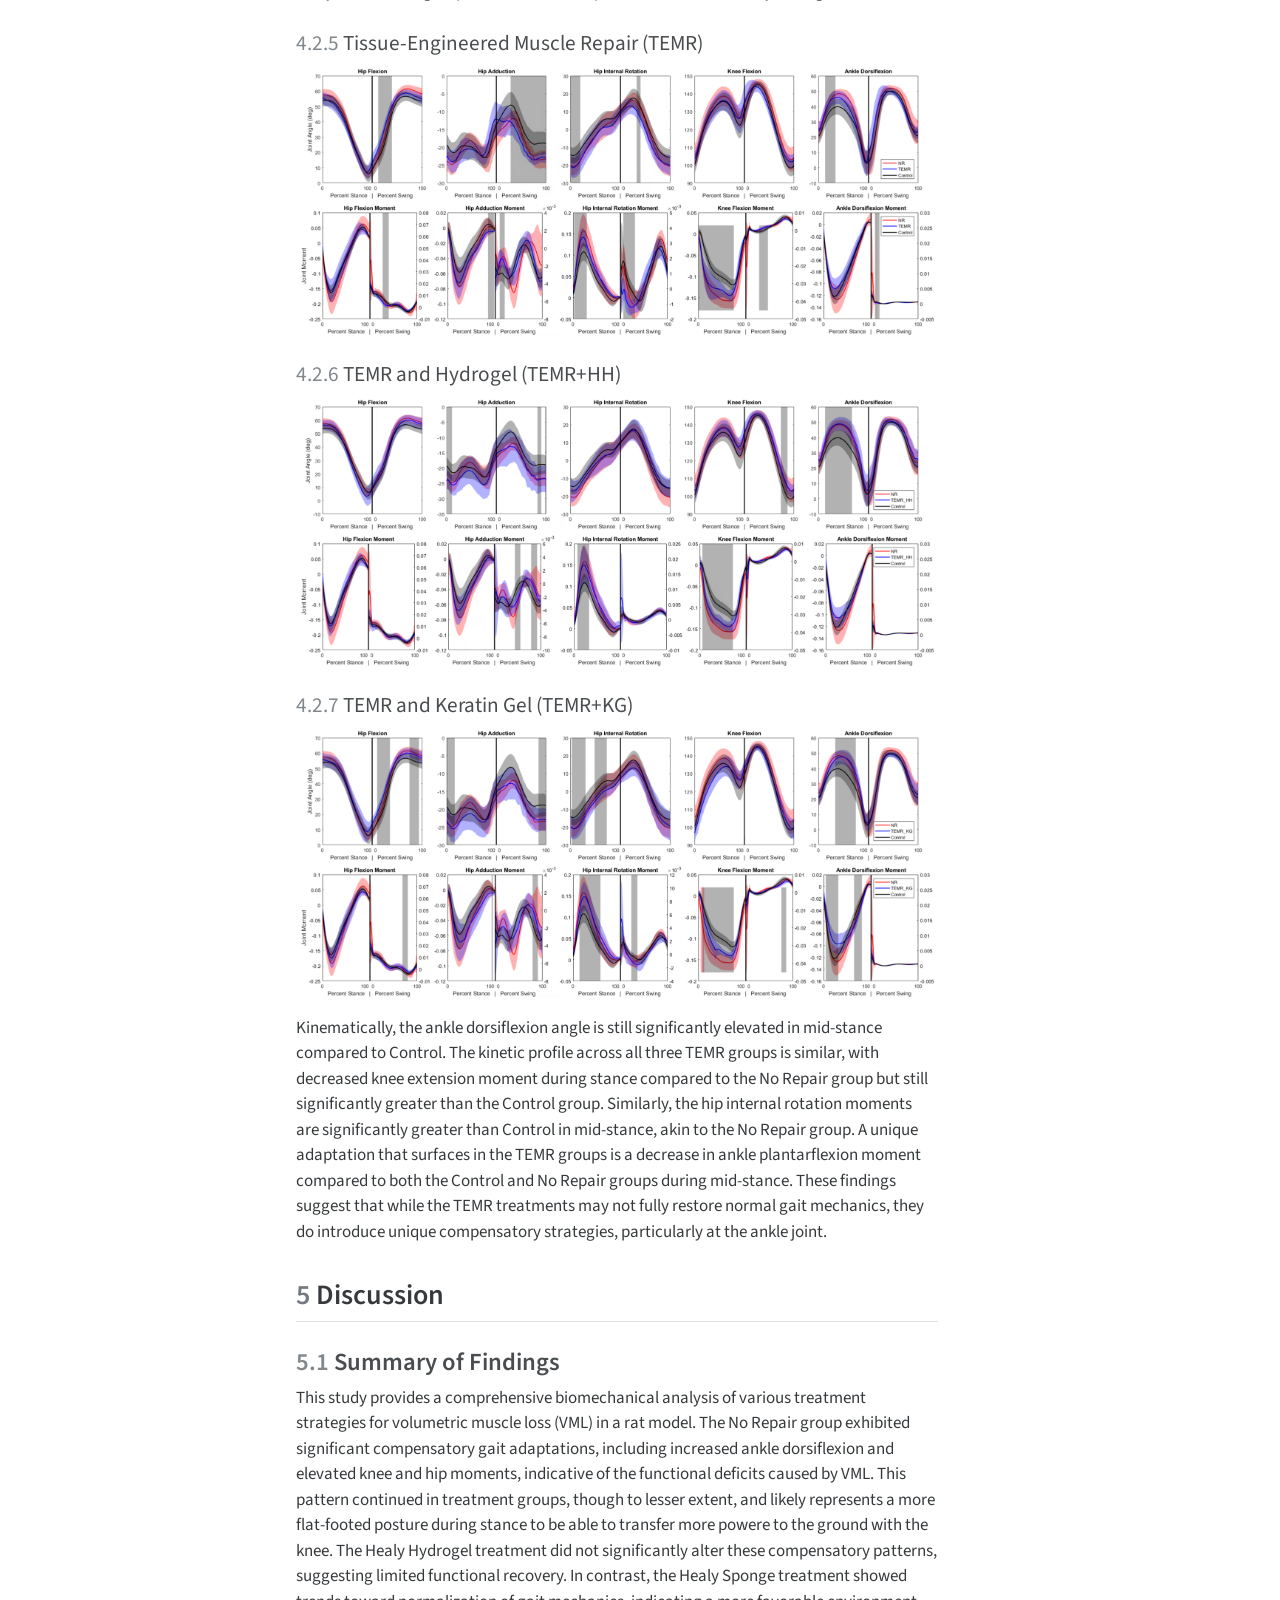
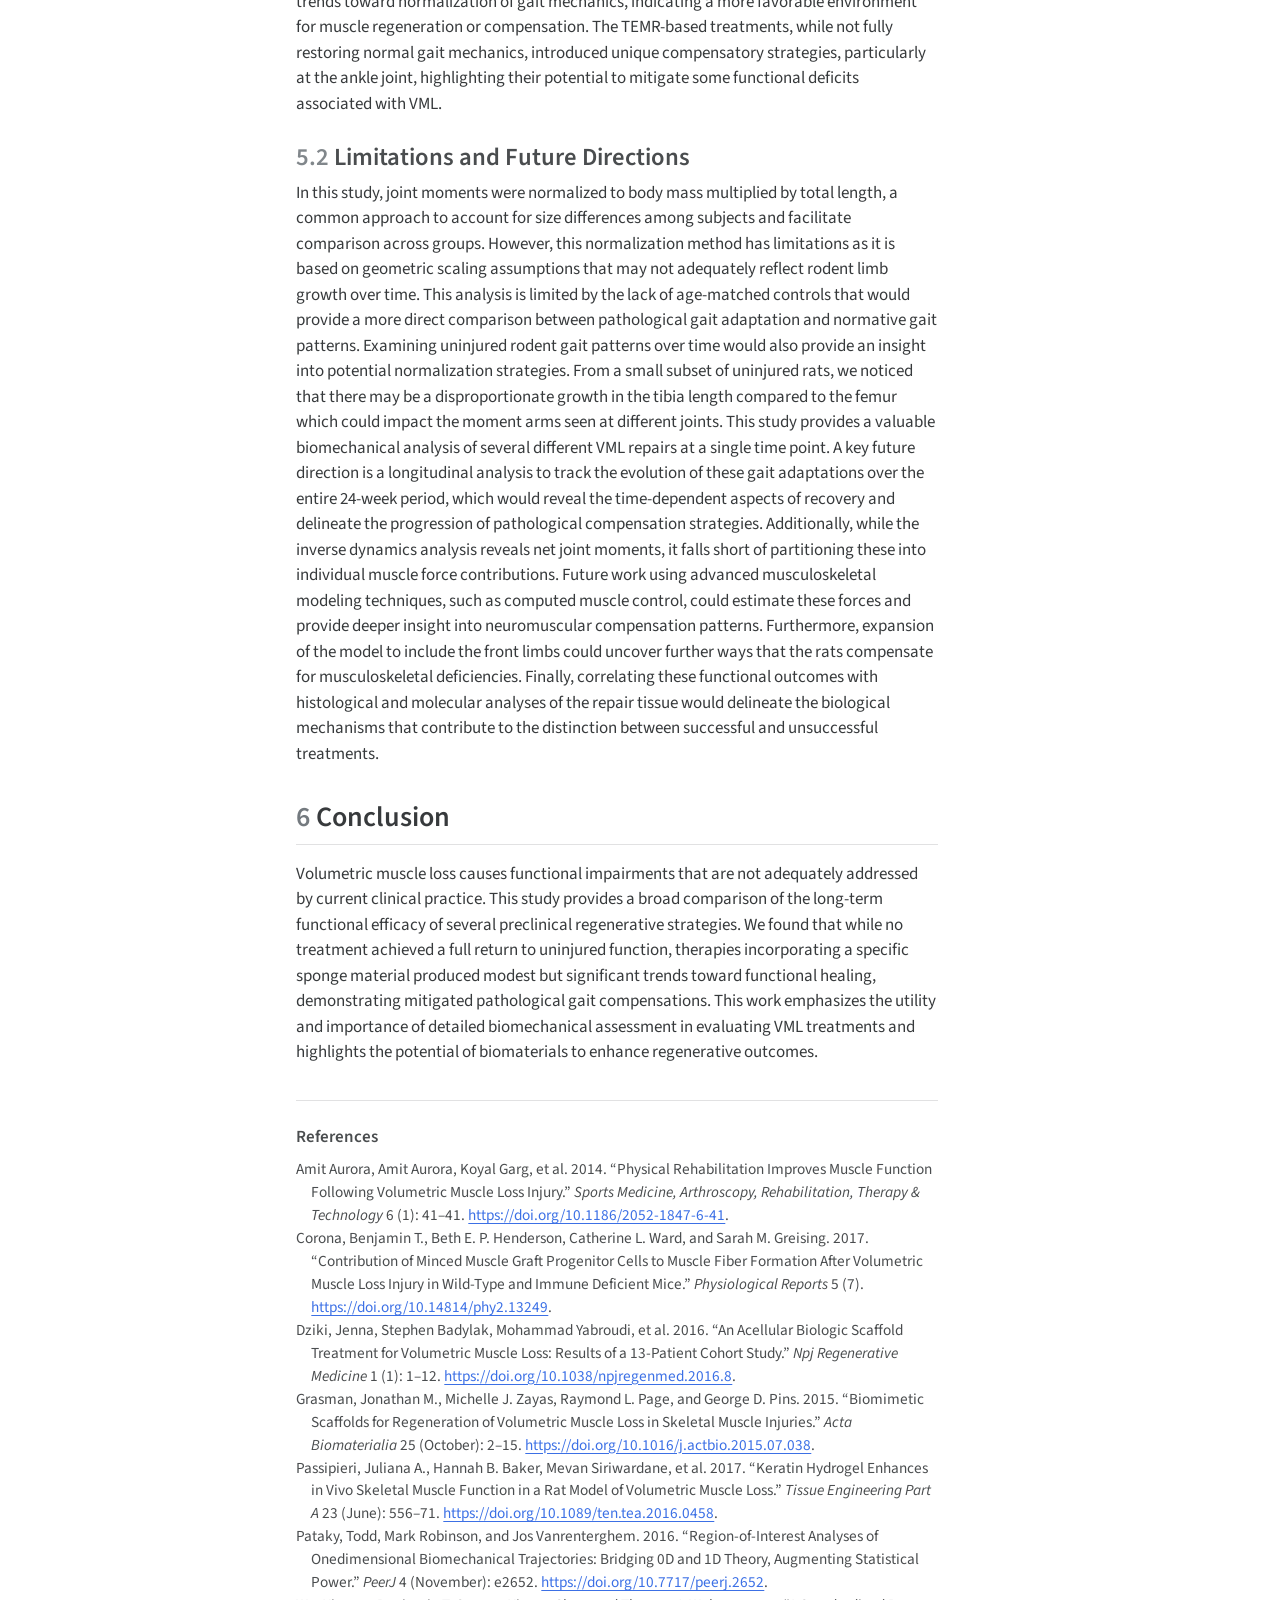
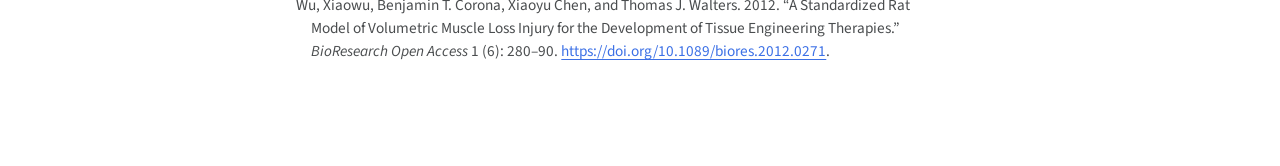
==== commit 077ccb03: "Built site for gh-pages" ====
--- a/index.html
+++ b/index.html
@@ -2,7 +2,7 @@
 <html xmlns="http://www.w3.org/1999/xhtml" lang="en" xml:lang="en"><head>
 
 <meta charset="utf-8">
-<meta name="generator" content="quarto-1.9.35">
+<meta name="generator" content="quarto-1.10.17">
 
 <meta name="viewport" content="width=device-width, initial-scale=1.0, user-scalable=yes">
 
@@ -12,17 +12,20 @@
 <meta name="author" content="Xiao Hu">
 <meta name="author" content="George Christ">
 <meta name="author" content="Shawn Russell">
-<meta name="dcterms.date" content="2026-03-17">
+<meta name="dcterms.date" content="2026-07-23">
 
 <title>Analysis of Volumetric Muscle Loss Injury and Treatments in the Rodent Lateral Gastrocnemius</title>
 <style>
 /* Default styles provided by pandoc.
 ** See https://pandoc.org/MANUAL.html#variables-for-html for config info.
 */
-code{white-space: pre-wrap;}
 span.smallcaps{font-variant: small-caps;}
-div.columns{display: flex; gap: min(4vw, 1.5em);}
-div.column{flex: auto; overflow-x: auto;}
+div.columns{display: flex; gap: 1.5em;}
+div.column{flex: auto;}
+@media screen {
+div.columns{gap: min(4vw, 1.5em);}
+div.column{overflow-x: auto;}
+}
 div.hanging-indent{margin-left: 1.5em; text-indent: -1.5em;}
 ul.task-list{list-style: none;}
 ul.task-list li input[type="checkbox"] {
@@ -59,10 +62,10 @@
 <script src="site_libs/quarto-html/tippy.umd.min.js"></script>
 <script src="site_libs/quarto-html/anchor.min.js"></script>
 <link href="site_libs/quarto-html/tippy.css" rel="stylesheet">
-<link href="site_libs/quarto-html/quarto-syntax-highlighting-46f66b053e56abd73bb6e954d61a315b.css" rel="stylesheet" id="quarto-text-highlighting-styles">
+<link href="site_libs/quarto-html/quarto-syntax-highlighting-ebc60db188ef306950d9575fb91cd422.css" rel="stylesheet" id="quarto-text-highlighting-styles">
 <script src="site_libs/bootstrap/bootstrap.min.js"></script>
 <link href="site_libs/bootstrap/bootstrap-icons.css" rel="stylesheet">
-<link href="site_libs/bootstrap/bootstrap-133a0a4dda30ced7f07b755c880e46a0.min.css" rel="stylesheet" append-hash="true" id="quarto-bootstrap" data-mode="light">
+<link href="site_libs/bootstrap/bootstrap-40bc90868237fb52ce4db0fb7a2d1c8f.min.css" rel="stylesheet" append-hash="true" id="quarto-bootstrap" data-mode="light">
 <script src="site_libs/quarto-contrib/glightbox/glightbox.min.js"></script>
 <link href="site_libs/quarto-contrib/glightbox/glightbox.min.css" rel="stylesheet">
 <link href="site_libs/quarto-contrib/glightbox/lightbox.css" rel="stylesheet">
@@ -81,10 +84,10 @@
 <meta name="citation_author" content="Xiao Hu">
 <meta name="citation_author" content="George Christ">
 <meta name="citation_author" content="Shawn Russell">
-<meta name="citation_publication_date" content="2026-03-17">
-<meta name="citation_cover_date" content="2026-03-17">
+<meta name="citation_publication_date" content="2026-07-23">
+<meta name="citation_cover_date" content="2026-07-23">
 <meta name="citation_year" content="2026">
-<meta name="citation_online_date" content="2026-03-17">
+<meta name="citation_online_date" content="2026-07-23">
 <meta name="citation_language" content="en">
 <meta name="citation_reference" content="citation_title=A Tissue-Engineered Muscle Repair Construct for Functional Restoration of an Irrecoverable Muscle Injury in a Murine Model;,citation_abstract=There are no effective clinical treatments for volumetric muscle loss (VML) resulting from traumatic injury, tumor excision, or other degenerative diseases of skeletal muscle. The goal of this study was to develop and characterize a more clinically relevant tissue-engineered muscle repair (TE-MR) construct for functional restoration of a VML injury in the mouse lattissimus dorsi (LD) muscle. To this end, TE-MR constructs developed by seeding rat myoblasts on porcine bladder acellular matrix were preconditioned in a bioreactor for 1 week and implanted in nude mice at the site of a VML injury created by excising 50% of the native LD. Two months postinjury and implantation of TE-MR, maximal tetanic force was $\sim$72% of that observed in native LD muscle. In contrast, injured LD muscles that were not repaired, or were repaired with scaffold alone, produced only $\sim$50% of native LD muscle force after 2 months. Histological analyses of LD tissue retrieved 2 months after implantation demonstrated remodeling of the TE-MR construct as well as the presence of desmin-positive myofibers, blood vessels, and neurovascular bundles within the TE-MR construct. Overall, these encouraging initial observations document significant functional recovery within 2 months of implantation of TE-MR constructs and provide clear proof of concept for the applicability of this technology in a murine VML injury model.;,citation_author=Masood A. Machingal;,citation_author=Benjamin T. Corona;,citation_author=Thomas J. Walters;,citation_author=Venu Kesireddy;,citation_author=Christine N. Koval;,citation_author=Ashley Dannahower;,citation_author=Weixin Zhao;,citation_author=James J. Yoo;,citation_author=George J. Christ;,citation_publication_date=2011-09;,citation_cover_date=2011-09;,citation_year=2011;,citation_issue=17-18;,citation_doi=10.1089/ten.tea.2010.0682;,citation_issn=1937-3341;,citation_pmid=21548710;,citation_volume=17;,citation_journal_title=Tissue Engineering. Part A;">
 <meta name="citation_reference" content="citation_title=Comprehensive dynamic and kinematic analysis of the rodent hindlimb during over ground walking;,citation_abstract=The rat hindlimb is a frequently utilized pre-clinical model system to evaluate injuries and pathologies impacting the hindlimbs. These studies have demonstrated the translational potential of this model but have typically focused on the force generating capacity of target muscles as the primary evaluative outcome. Historically, human studies investigating extremity injuries and pathologies have utilized biomechanical analysis to better understand the impact of injury and extent of recovery. In this study, we expand that full biomechanical workup to a rat model in order to characterize the spatiotemporal parameters, ground reaction forces, 3-D joint kinematics, 3-D joint kinetics, and energetics of gait in healthy rats. We report data on each of these metrics that meets or exceeds the standards set by the current literature and are the first to report on all these metrics in a single set of animals. The methodology and findings presented in this study have significant implications for the development and clinical application of the improved regenerative therapeutics and rehabilitative therapies required for durable and complete functional recovery from extremity traumas, as well as other musculoskeletal pathologies.;,citation_author=Jack Dienes;,citation_author=Brody Hicks;,citation_author=Conrad Slater;,citation_author=Kevin Janson;,citation_author=George J. Christ;,citation_author=Shawn D. Russell;,citation_publication_date=2022-11;,citation_cover_date=2022-11;,citation_year=2022;,citation_issue=1;,citation_doi=10.1038/s41598-022-20288-3;,citation_pmid=36385108;,citation_volume=12;,citation_journal_title=Scientific Reports;">
@@ -126,7 +129,7 @@
           <div class="quarto-title-meta-heading">Affiliation</div>
           
                 <div class="quarto-title-meta-contents">
-            <p class="author">Hudson Burke <a href="mailto:hudsonburke@virginia.edu" class="quarto-title-author-email"><i class="bi bi-envelope"></i></a> <a href="https://orcid.org/0009-0000-2318-9510" class="quarto-title-author-orcid"> <img src="[data-uri]"></a></p>
+            <p class="author">Hudson Burke <a href="mailto:hudsonburke@virginia.edu" class="quarto-title-author-email"><i class="bi bi-envelope"></i></a> <a href="https://orcid.org/0009-0000-2318-9510" class="quarto-title-author-orcid" aria-label="ORCID profile for Hudson Burke"> <img alt="" src="[data-uri]"></a></p>
           </div>
                 <div class="quarto-title-meta-contents">
                     <p class="affiliation">
@@ -181,7 +184,7 @@
                 <div>
             <div class="quarto-title-meta-heading">Published</div>
             <div class="quarto-title-meta-contents">
-              <p class="date">March 17, 2026</p>
+              <p class="date">July 23, 2026</p>
             </div>
           </div>
           
@@ -223,7 +226,7 @@
   </ul></li>
   <li><a href="#conclusion" id="toc-conclusion" class="nav-link" data-scroll-target="#conclusion"><span class="header-section-number">6</span> Conclusion</a></li>
   </ul>
-<div class="quarto-alternate-notebooks"><h2>Notebooks</h2><ul><li><a href="notebooks/old_comparison-preview.html"><i class="bi bi-journal-code"></i>old_comparison.ipynb</a></li></ul></div></nav>
+</nav>
 </div>
 <div id="quarto-margin-sidebar" class="sidebar margin-sidebar zindex-bottom">
 </div>
--- a/site_libs/quarto-html/quarto-syntax-highlighting-ebc60db188ef306950d9575fb91cd422.css
+++ b/site_libs/quarto-html/quarto-syntax-highlighting-ebc60db188ef306950d9575fb91cd422.css
@@ -0,0 +1,236 @@
+/* quarto syntax highlight colors */
+:root {
+  --quarto-hl-ot-color: #003B4F;
+  --quarto-hl-at-color: #657422;
+  --quarto-hl-ss-color: #20794D;
+  --quarto-hl-an-color: #5E5E5E;
+  --quarto-hl-fu-color: #4758AB;
+  --quarto-hl-st-color: #20794D;
+  --quarto-hl-cf-color: #003B4F;
+  --quarto-hl-op-color: #5E5E5E;
+  --quarto-hl-er-color: #AD0000;
+  --quarto-hl-bn-color: #AD0000;
+  --quarto-hl-al-color: #AD0000;
+  --quarto-hl-va-color: #111111;
+  --quarto-hl-bu-color: inherit;
+  --quarto-hl-ex-color: inherit;
+  --quarto-hl-pp-color: #AD0000;
+  --quarto-hl-in-color: #5E5E5E;
+  --quarto-hl-vs-color: #20794D;
+  --quarto-hl-wa-color: #5E5E5E;
+  --quarto-hl-do-color: #5E5E5E;
+  --quarto-hl-im-color: #00769E;
+  --quarto-hl-ch-color: #20794D;
+  --quarto-hl-dt-color: #AD0000;
+  --quarto-hl-fl-color: #AD0000;
+  --quarto-hl-co-color: #5E5E5E;
+  --quarto-hl-cv-color: #5E5E5E;
+  --quarto-hl-cn-color: #8f5902;
+  --quarto-hl-sc-color: #5E5E5E;
+  --quarto-hl-dv-color: #AD0000;
+  --quarto-hl-kw-color: #003B4F;
+}
+
+/* other quarto variables */
+:root {
+  --quarto-font-monospace: SFMono-Regular, Menlo, Monaco, Consolas, "Liberation Mono", "Courier New", monospace;
+}
+
+/* syntax highlight based on Pandoc's rules */
+pre > code.sourceCode > span {
+  color: #003B4F;
+}
+
+code.sourceCode > span {
+  color: #003B4F;
+}
+
+div.sourceCode,
+div.sourceCode pre.sourceCode {
+  color: #003B4F;
+}
+
+/* Normal */
+code span {
+  color: #003B4F;
+}
+
+/* Alert */
+code span.al {
+  color: #AD0000;
+  font-style: inherit;
+}
+
+/* Annotation */
+code span.an {
+  color: #5E5E5E;
+  font-style: inherit;
+}
+
+/* Attribute */
+code span.at {
+  color: #657422;
+  font-style: inherit;
+}
+
+/* BaseN */
+code span.bn {
+  color: #AD0000;
+  font-style: inherit;
+}
+
+/* BuiltIn */
+code span.bu {
+  font-style: inherit;
+}
+
+/* ControlFlow */
+code span.cf {
+  color: #003B4F;
+  font-weight: bold;
+  font-style: inherit;
+}
+
+/* Char */
+code span.ch {
+  color: #20794D;
+  font-style: inherit;
+}
+
+/* Constant */
+code span.cn {
+  color: #8f5902;
+  font-style: inherit;
+}
+
+/* Comment */
+code span.co {
+  color: #5E5E5E;
+  font-style: inherit;
+}
+
+/* CommentVar */
+code span.cv {
+  color: #5E5E5E;
+  font-style: italic;
+}
+
+/* Documentation */
+code span.do {
+  color: #5E5E5E;
+  font-style: italic;
+}
+
+/* DataType */
+code span.dt {
+  color: #AD0000;
+  font-style: inherit;
+}
+
+/* DecVal */
+code span.dv {
+  color: #AD0000;
+  font-style: inherit;
+}
+
+/* Error */
+code span.er {
+  color: #AD0000;
+  font-style: inherit;
+}
+
+/* Extension */
+code span.ex {
+  font-style: inherit;
+}
+
+/* Float */
+code span.fl {
+  color: #AD0000;
+  font-style: inherit;
+}
+
+/* Function */
+code span.fu {
+  color: #4758AB;
+  font-style: inherit;
+}
+
+/* Import */
+code span.im {
+  color: #00769E;
+  font-style: inherit;
+}
+
+/* Information */
+code span.in {
+  color: #5E5E5E;
+  font-style: inherit;
+}
+
+/* Keyword */
+code span.kw {
+  color: #003B4F;
+  font-weight: bold;
+  font-style: inherit;
+}
+
+/* Operator */
+code span.op {
+  color: #5E5E5E;
+  font-style: inherit;
+}
+
+/* Other */
+code span.ot {
+  color: #003B4F;
+  font-style: inherit;
+}
+
+/* Preprocessor */
+code span.pp {
+  color: #AD0000;
+  font-style: inherit;
+}
+
+/* SpecialChar */
+code span.sc {
+  color: #5E5E5E;
+  font-style: inherit;
+}
+
+/* SpecialString */
+code span.ss {
+  color: #20794D;
+  font-style: inherit;
+}
+
+/* String */
+code span.st {
+  color: #20794D;
+  font-style: inherit;
+}
+
+/* Variable */
+code span.va {
+  color: #111111;
+  font-style: inherit;
+}
+
+/* VerbatimString */
+code span.vs {
+  color: #20794D;
+  font-style: inherit;
+}
+
+/* Warning */
+code span.wa {
+  color: #5E5E5E;
+  font-style: italic;
+}
+
+.prevent-inlining {
+  content: "</";
+}
+
+/*# sourceMappingURL=3f1ccf4b2ceda6e2c8f48fe53933cda5.css.map */
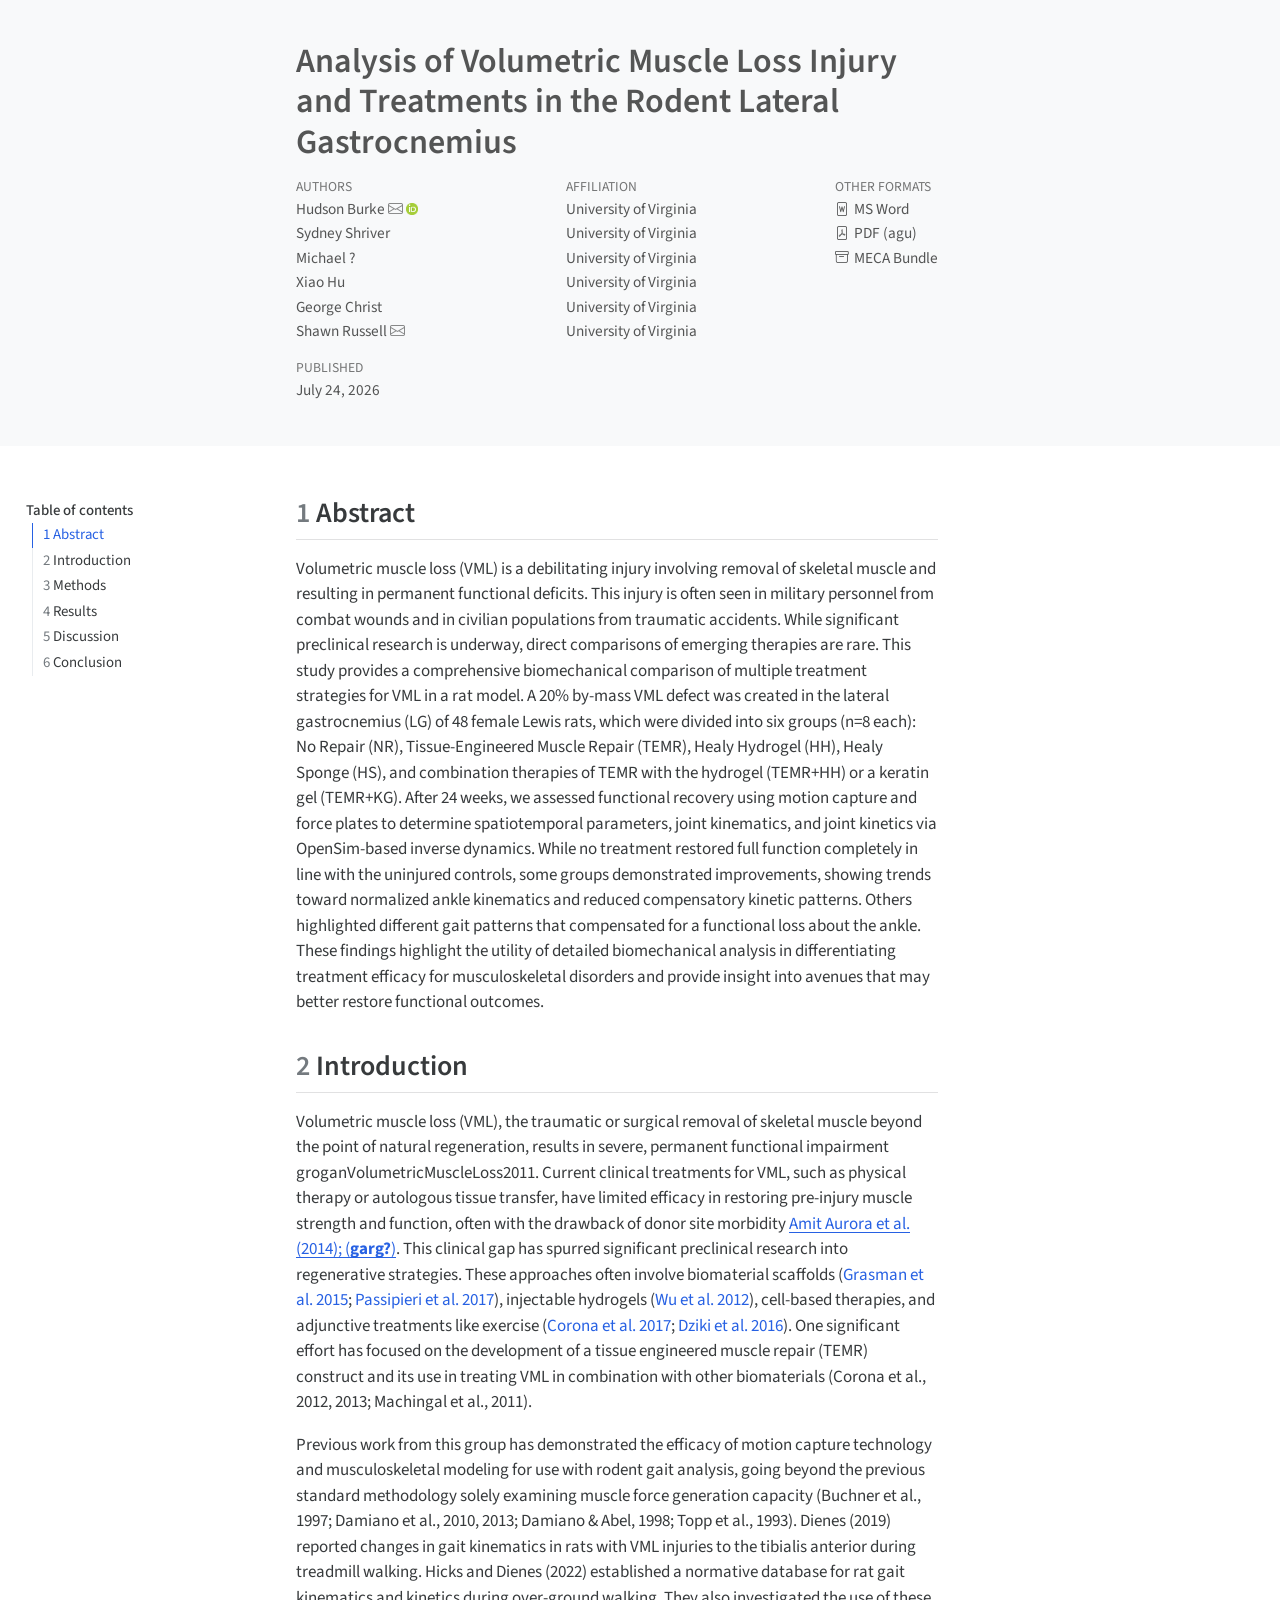
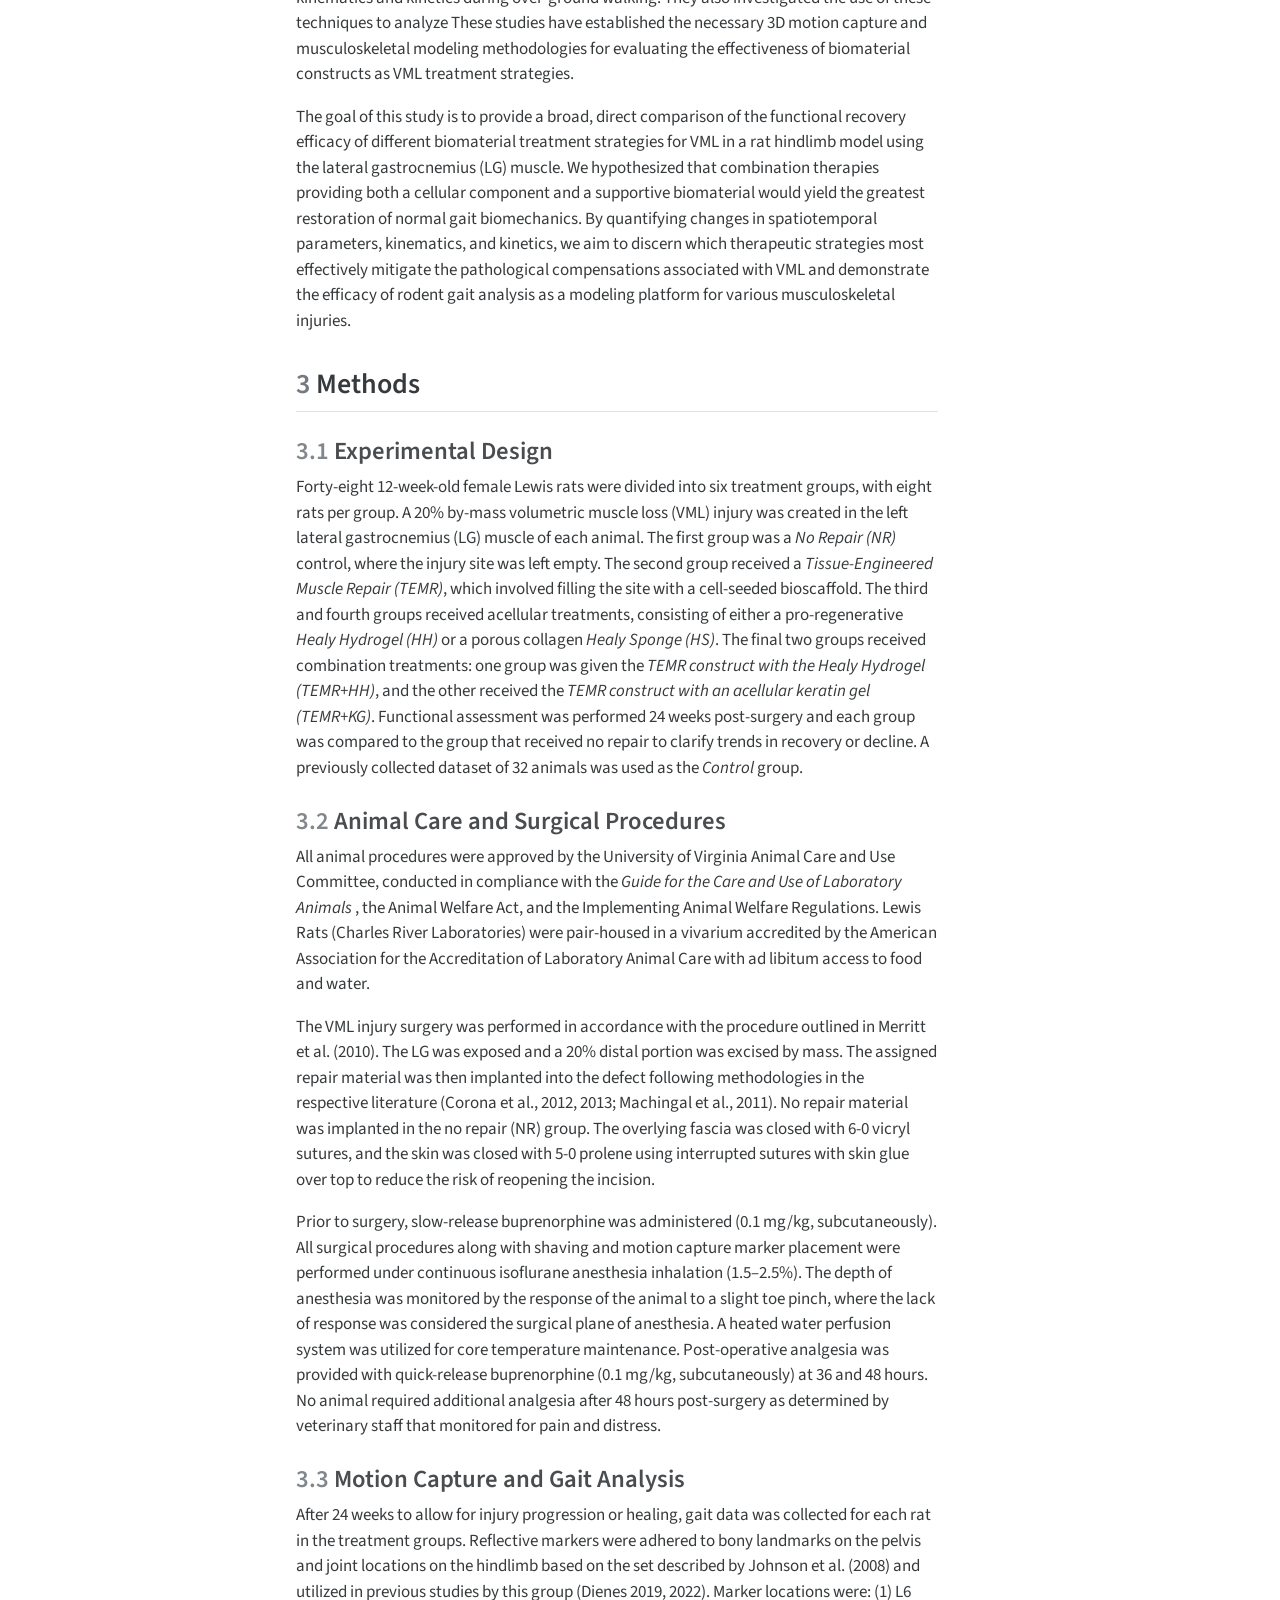
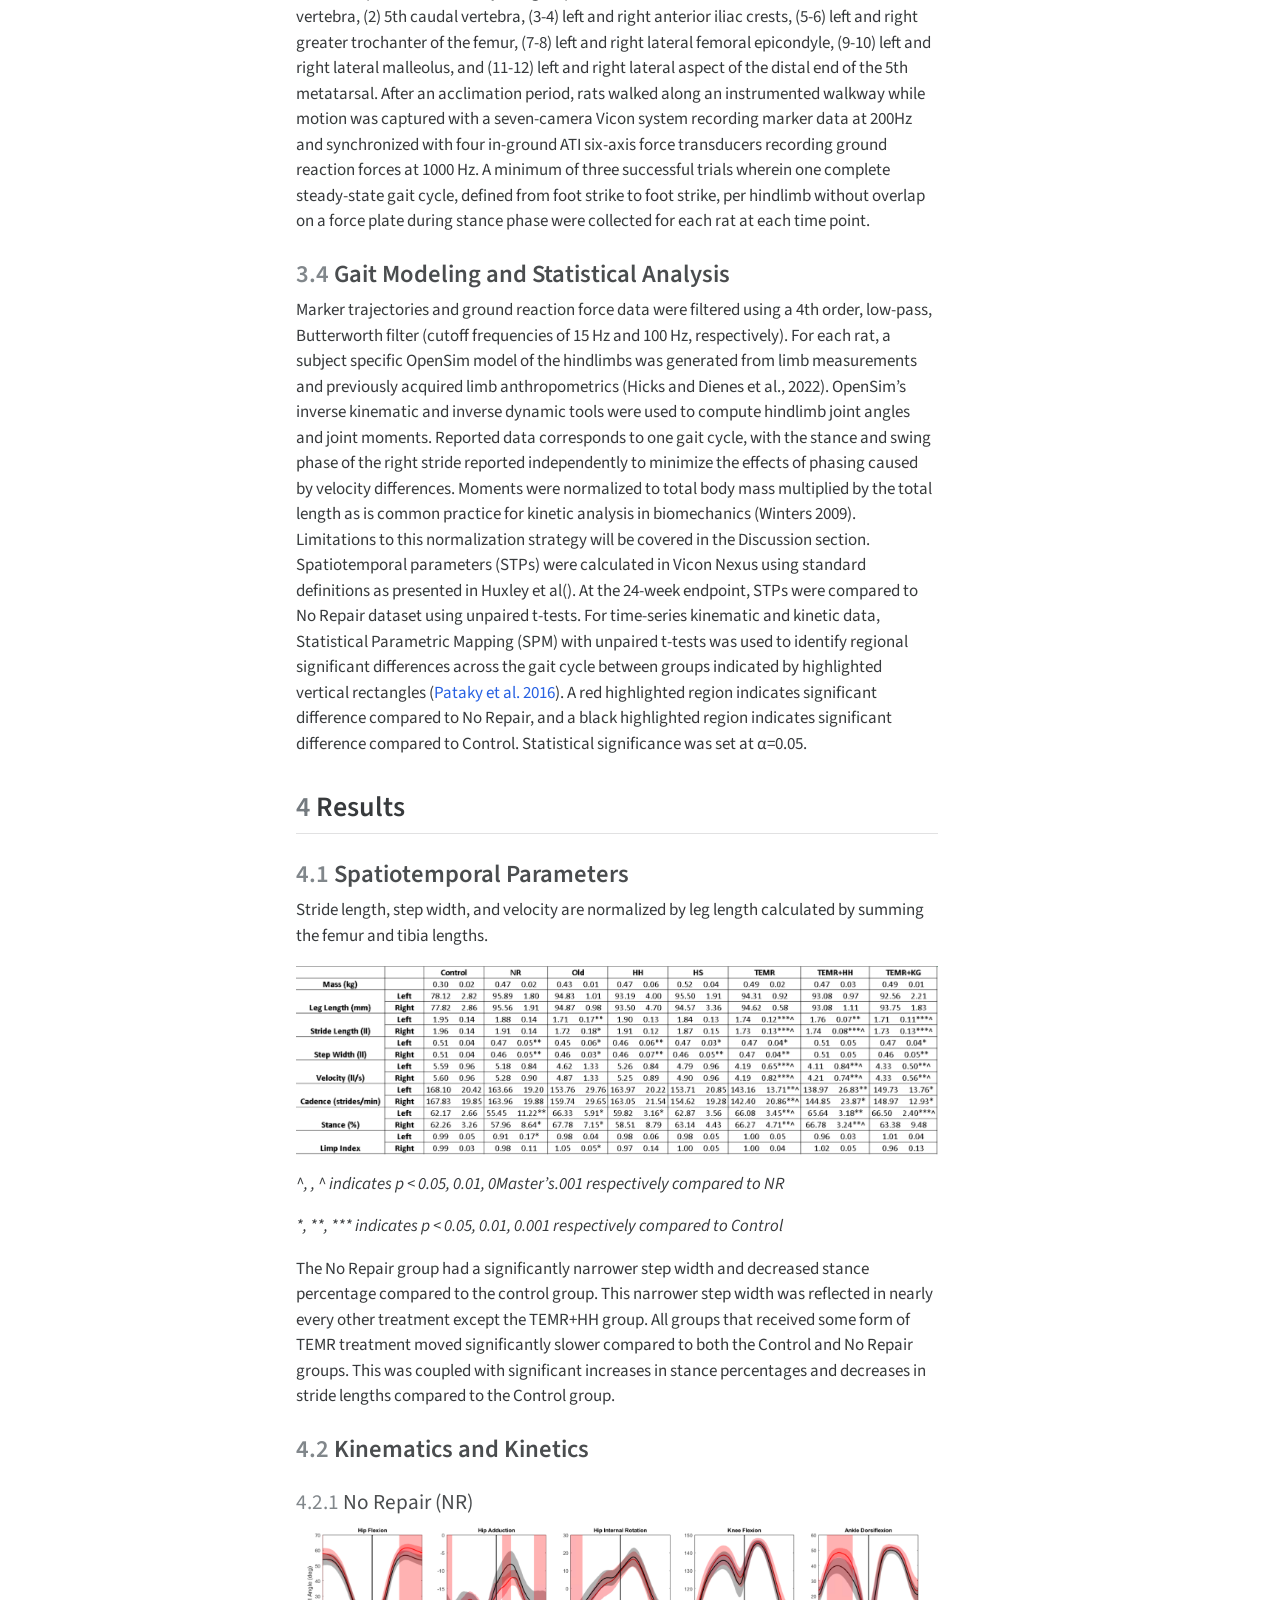
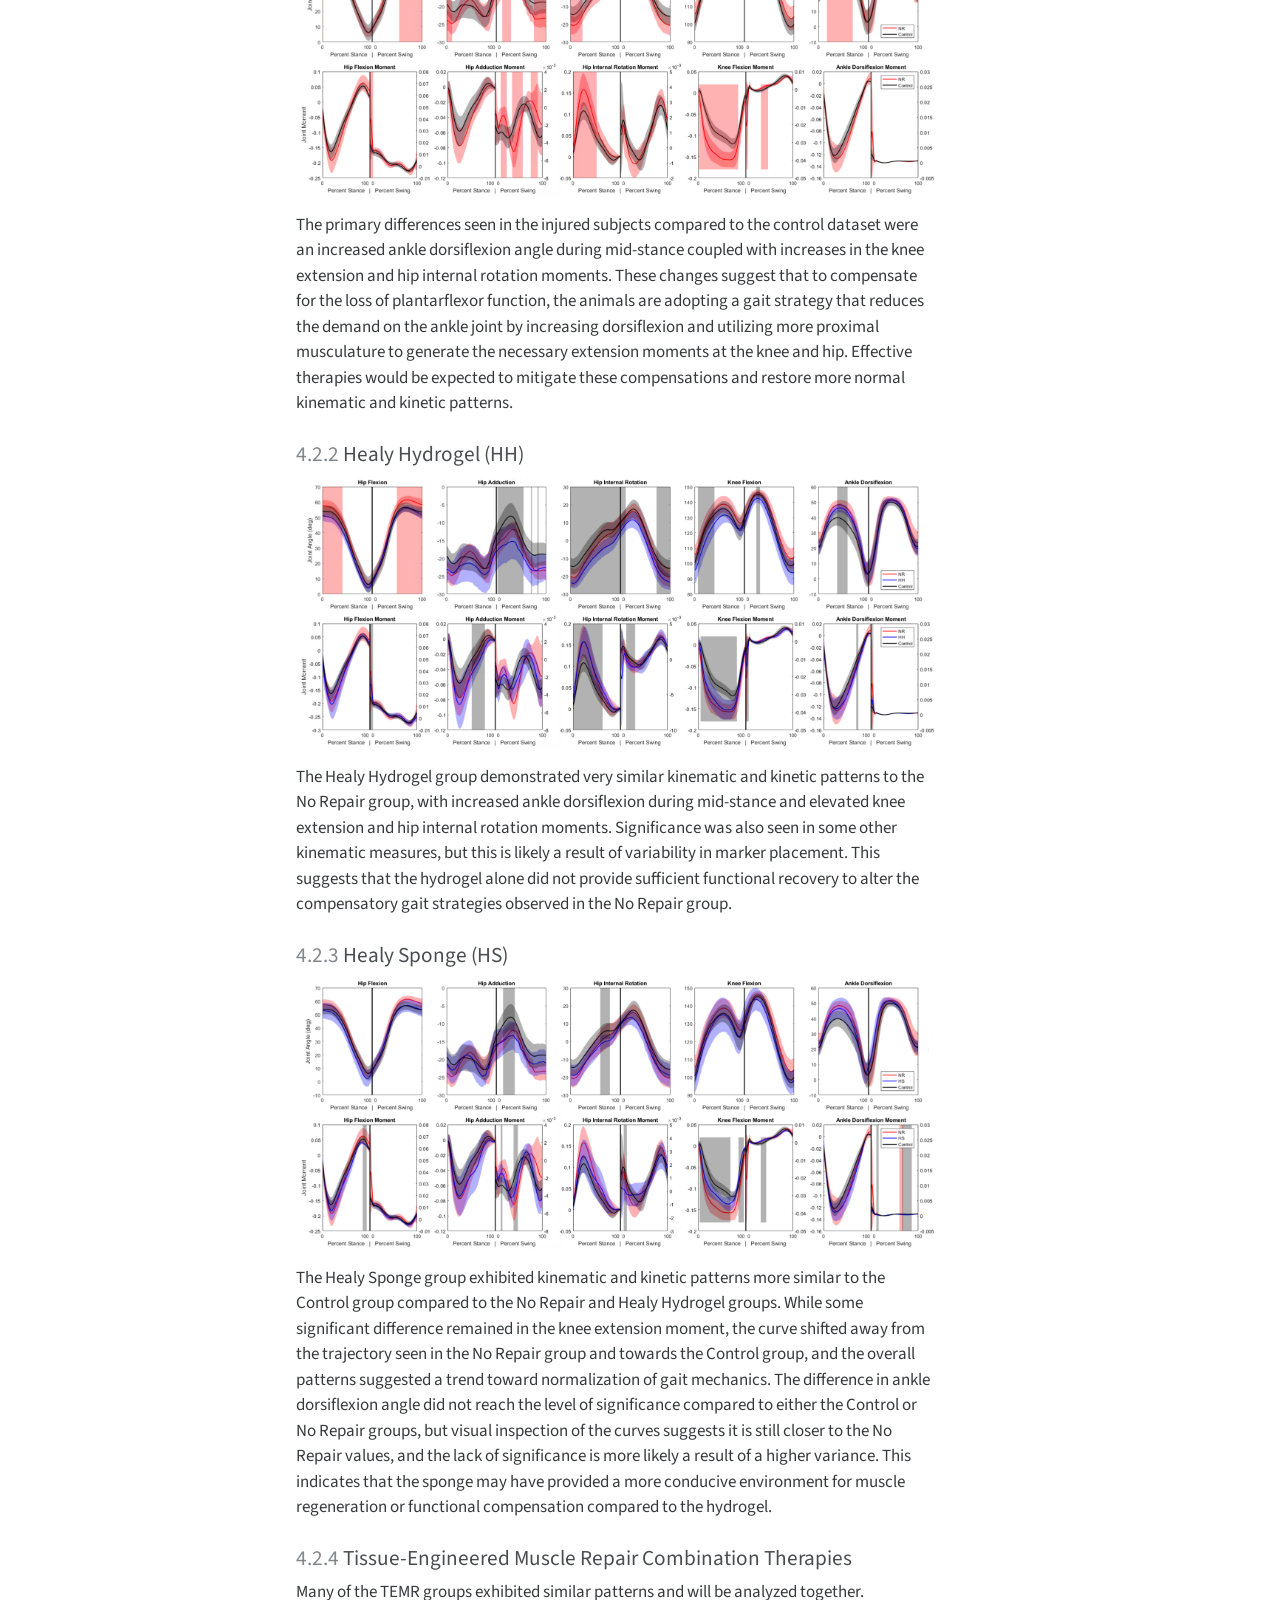
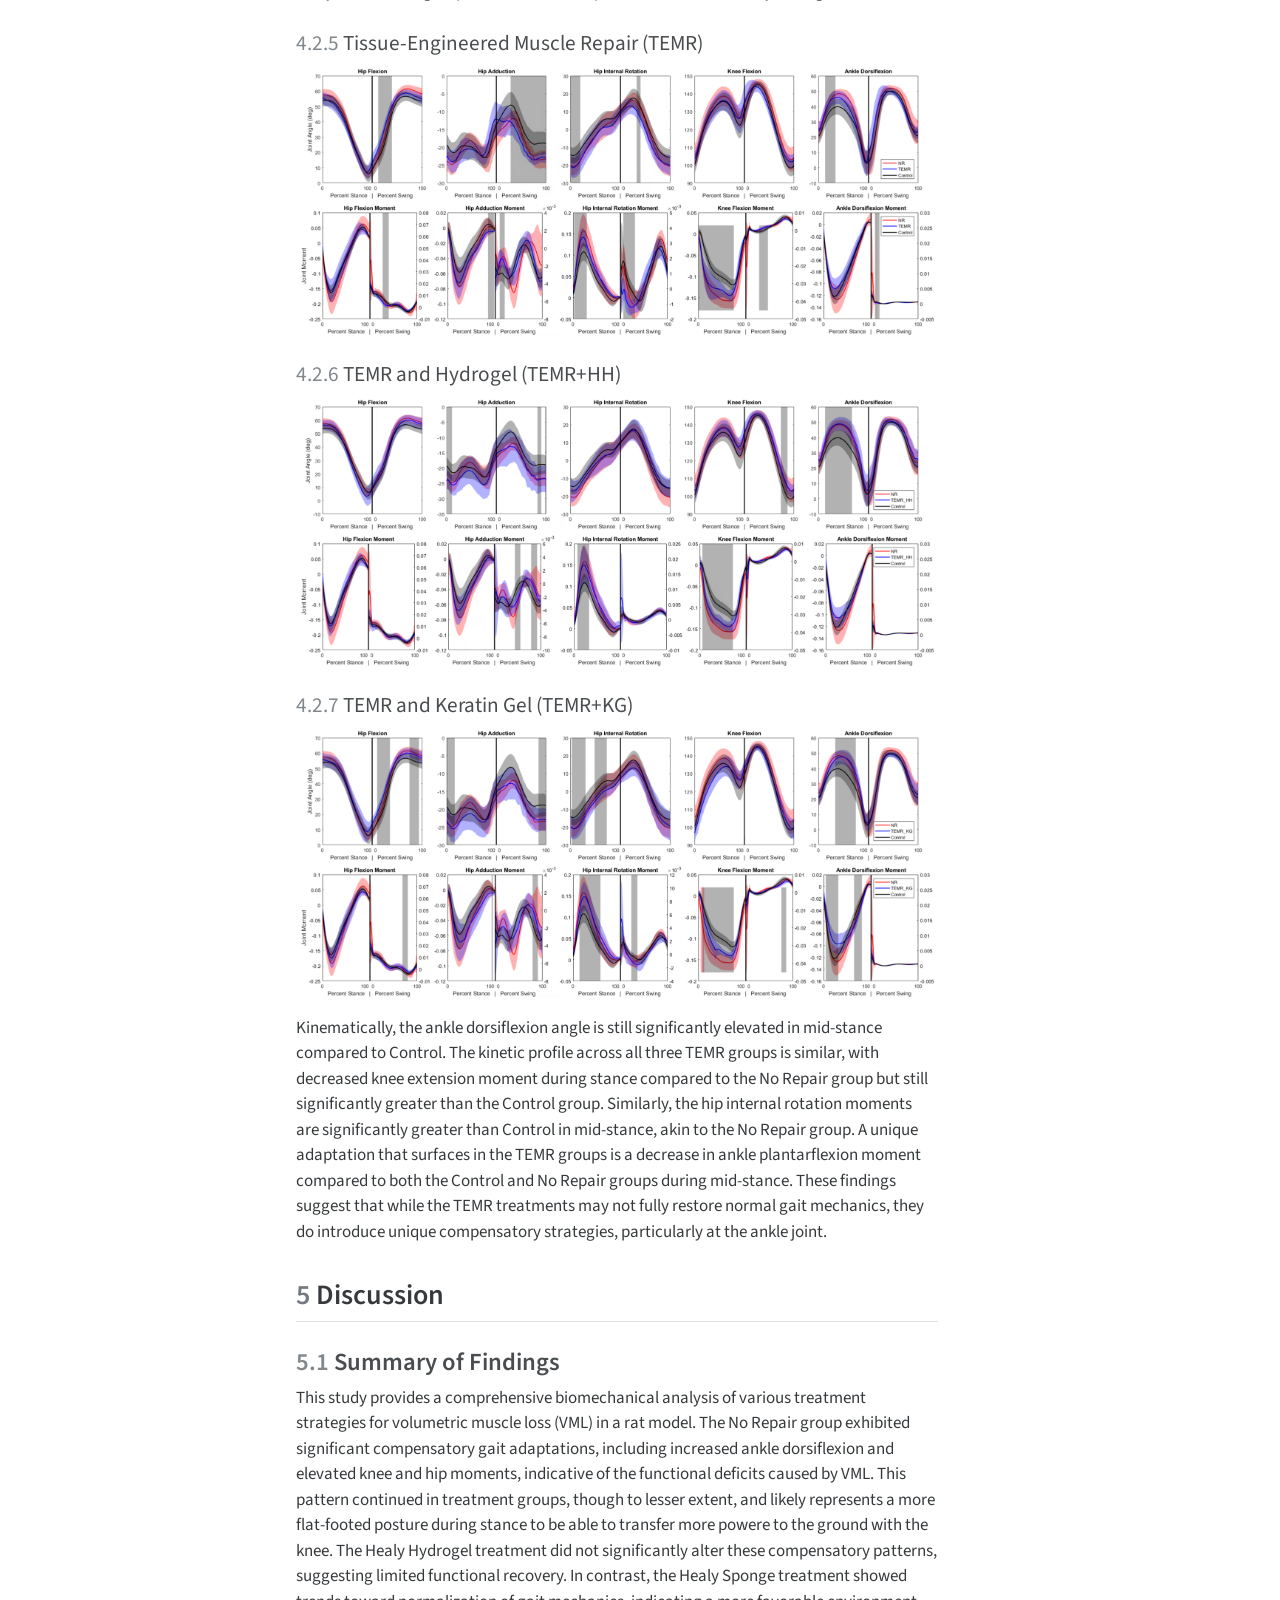
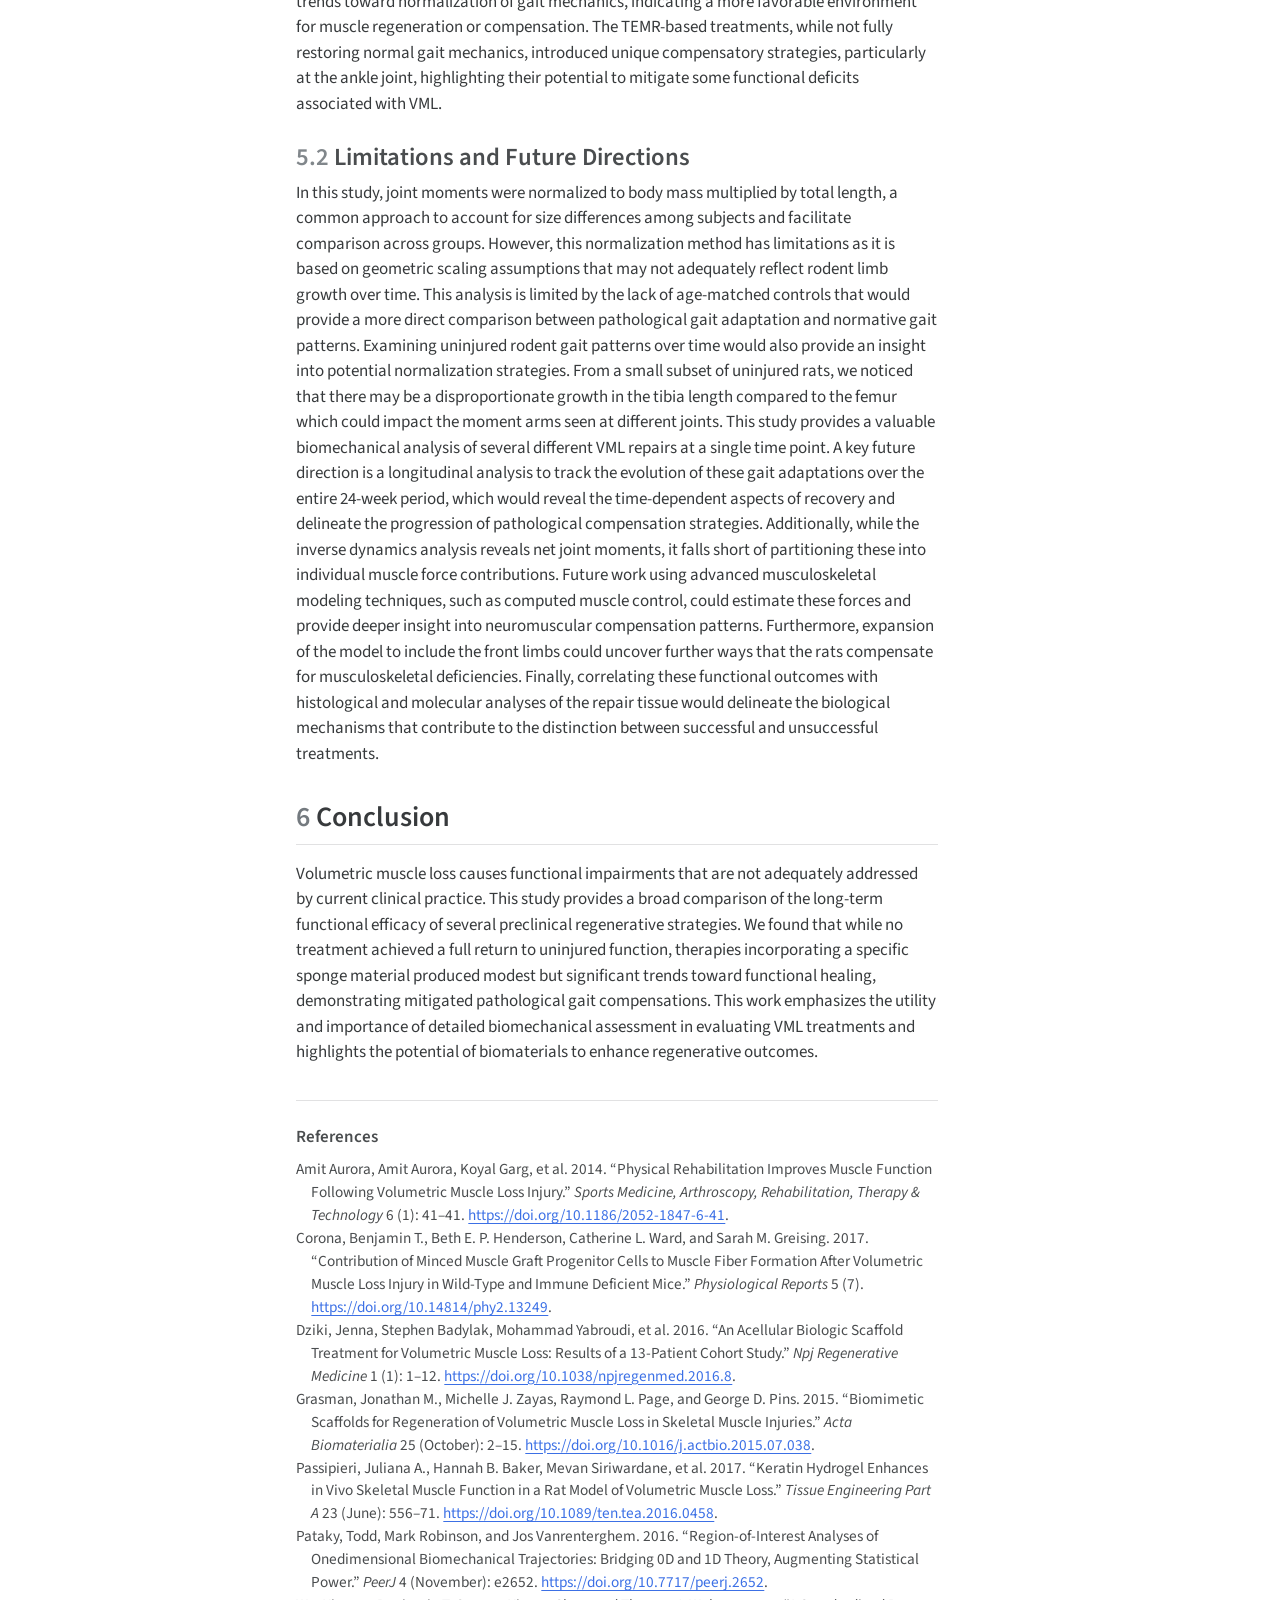
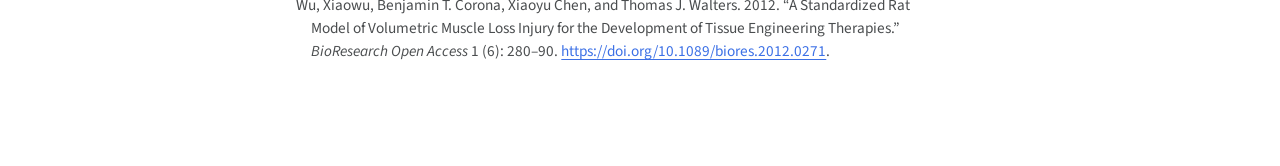
==== commit 5c687269: "Built site for gh-pages" ====
--- a/index.html
+++ b/index.html
@@ -12,7 +12,7 @@
 <meta name="author" content="Xiao Hu">
 <meta name="author" content="George Christ">
 <meta name="author" content="Shawn Russell">
-<meta name="dcterms.date" content="2026-07-23">
+<meta name="dcterms.date" content="2026-07-24">
 
 <title>Analysis of Volumetric Muscle Loss Injury and Treatments in the Rodent Lateral Gastrocnemius</title>
 <style>
@@ -65,7 +65,7 @@
 <link href="site_libs/quarto-html/quarto-syntax-highlighting-ebc60db188ef306950d9575fb91cd422.css" rel="stylesheet" id="quarto-text-highlighting-styles">
 <script src="site_libs/bootstrap/bootstrap.min.js"></script>
 <link href="site_libs/bootstrap/bootstrap-icons.css" rel="stylesheet">
-<link href="site_libs/bootstrap/bootstrap-40bc90868237fb52ce4db0fb7a2d1c8f.min.css" rel="stylesheet" append-hash="true" id="quarto-bootstrap" data-mode="light">
+<link href="site_libs/bootstrap/bootstrap-7fca231f0f6bfd3bec1af756033c583c.min.css" rel="stylesheet" append-hash="true" id="quarto-bootstrap" data-mode="light">
 <script src="site_libs/quarto-contrib/glightbox/glightbox.min.js"></script>
 <link href="site_libs/quarto-contrib/glightbox/glightbox.min.css" rel="stylesheet">
 <link href="site_libs/quarto-contrib/glightbox/lightbox.css" rel="stylesheet">
@@ -84,10 +84,10 @@
 <meta name="citation_author" content="Xiao Hu">
 <meta name="citation_author" content="George Christ">
 <meta name="citation_author" content="Shawn Russell">
-<meta name="citation_publication_date" content="2026-07-23">
-<meta name="citation_cover_date" content="2026-07-23">
+<meta name="citation_publication_date" content="2026-07-24">
+<meta name="citation_cover_date" content="2026-07-24">
 <meta name="citation_year" content="2026">
-<meta name="citation_online_date" content="2026-07-23">
+<meta name="citation_online_date" content="2026-07-24">
 <meta name="citation_language" content="en">
 <meta name="citation_reference" content="citation_title=A Tissue-Engineered Muscle Repair Construct for Functional Restoration of an Irrecoverable Muscle Injury in a Murine Model;,citation_abstract=There are no effective clinical treatments for volumetric muscle loss (VML) resulting from traumatic injury, tumor excision, or other degenerative diseases of skeletal muscle. The goal of this study was to develop and characterize a more clinically relevant tissue-engineered muscle repair (TE-MR) construct for functional restoration of a VML injury in the mouse lattissimus dorsi (LD) muscle. To this end, TE-MR constructs developed by seeding rat myoblasts on porcine bladder acellular matrix were preconditioned in a bioreactor for 1 week and implanted in nude mice at the site of a VML injury created by excising 50% of the native LD. Two months postinjury and implantation of TE-MR, maximal tetanic force was $\sim$72% of that observed in native LD muscle. In contrast, injured LD muscles that were not repaired, or were repaired with scaffold alone, produced only $\sim$50% of native LD muscle force after 2 months. Histological analyses of LD tissue retrieved 2 months after implantation demonstrated remodeling of the TE-MR construct as well as the presence of desmin-positive myofibers, blood vessels, and neurovascular bundles within the TE-MR construct. Overall, these encouraging initial observations document significant functional recovery within 2 months of implantation of TE-MR constructs and provide clear proof of concept for the applicability of this technology in a murine VML injury model.;,citation_author=Masood A. Machingal;,citation_author=Benjamin T. Corona;,citation_author=Thomas J. Walters;,citation_author=Venu Kesireddy;,citation_author=Christine N. Koval;,citation_author=Ashley Dannahower;,citation_author=Weixin Zhao;,citation_author=James J. Yoo;,citation_author=George J. Christ;,citation_publication_date=2011-09;,citation_cover_date=2011-09;,citation_year=2011;,citation_issue=17-18;,citation_doi=10.1089/ten.tea.2010.0682;,citation_issn=1937-3341;,citation_pmid=21548710;,citation_volume=17;,citation_journal_title=Tissue Engineering. Part A;">
 <meta name="citation_reference" content="citation_title=Comprehensive dynamic and kinematic analysis of the rodent hindlimb during over ground walking;,citation_abstract=The rat hindlimb is a frequently utilized pre-clinical model system to evaluate injuries and pathologies impacting the hindlimbs. These studies have demonstrated the translational potential of this model but have typically focused on the force generating capacity of target muscles as the primary evaluative outcome. Historically, human studies investigating extremity injuries and pathologies have utilized biomechanical analysis to better understand the impact of injury and extent of recovery. In this study, we expand that full biomechanical workup to a rat model in order to characterize the spatiotemporal parameters, ground reaction forces, 3-D joint kinematics, 3-D joint kinetics, and energetics of gait in healthy rats. We report data on each of these metrics that meets or exceeds the standards set by the current literature and are the first to report on all these metrics in a single set of animals. The methodology and findings presented in this study have significant implications for the development and clinical application of the improved regenerative therapeutics and rehabilitative therapies required for durable and complete functional recovery from extremity traumas, as well as other musculoskeletal pathologies.;,citation_author=Jack Dienes;,citation_author=Brody Hicks;,citation_author=Conrad Slater;,citation_author=Kevin Janson;,citation_author=George J. Christ;,citation_author=Shawn D. Russell;,citation_publication_date=2022-11;,citation_cover_date=2022-11;,citation_year=2022;,citation_issue=1;,citation_doi=10.1038/s41598-022-20288-3;,citation_pmid=36385108;,citation_volume=12;,citation_journal_title=Scientific Reports;">
@@ -184,7 +184,7 @@
                 <div>
             <div class="quarto-title-meta-heading">Published</div>
             <div class="quarto-title-meta-contents">
-              <p class="date">July 23, 2026</p>
+              <p class="date">July 24, 2026</p>
             </div>
           </div>
           
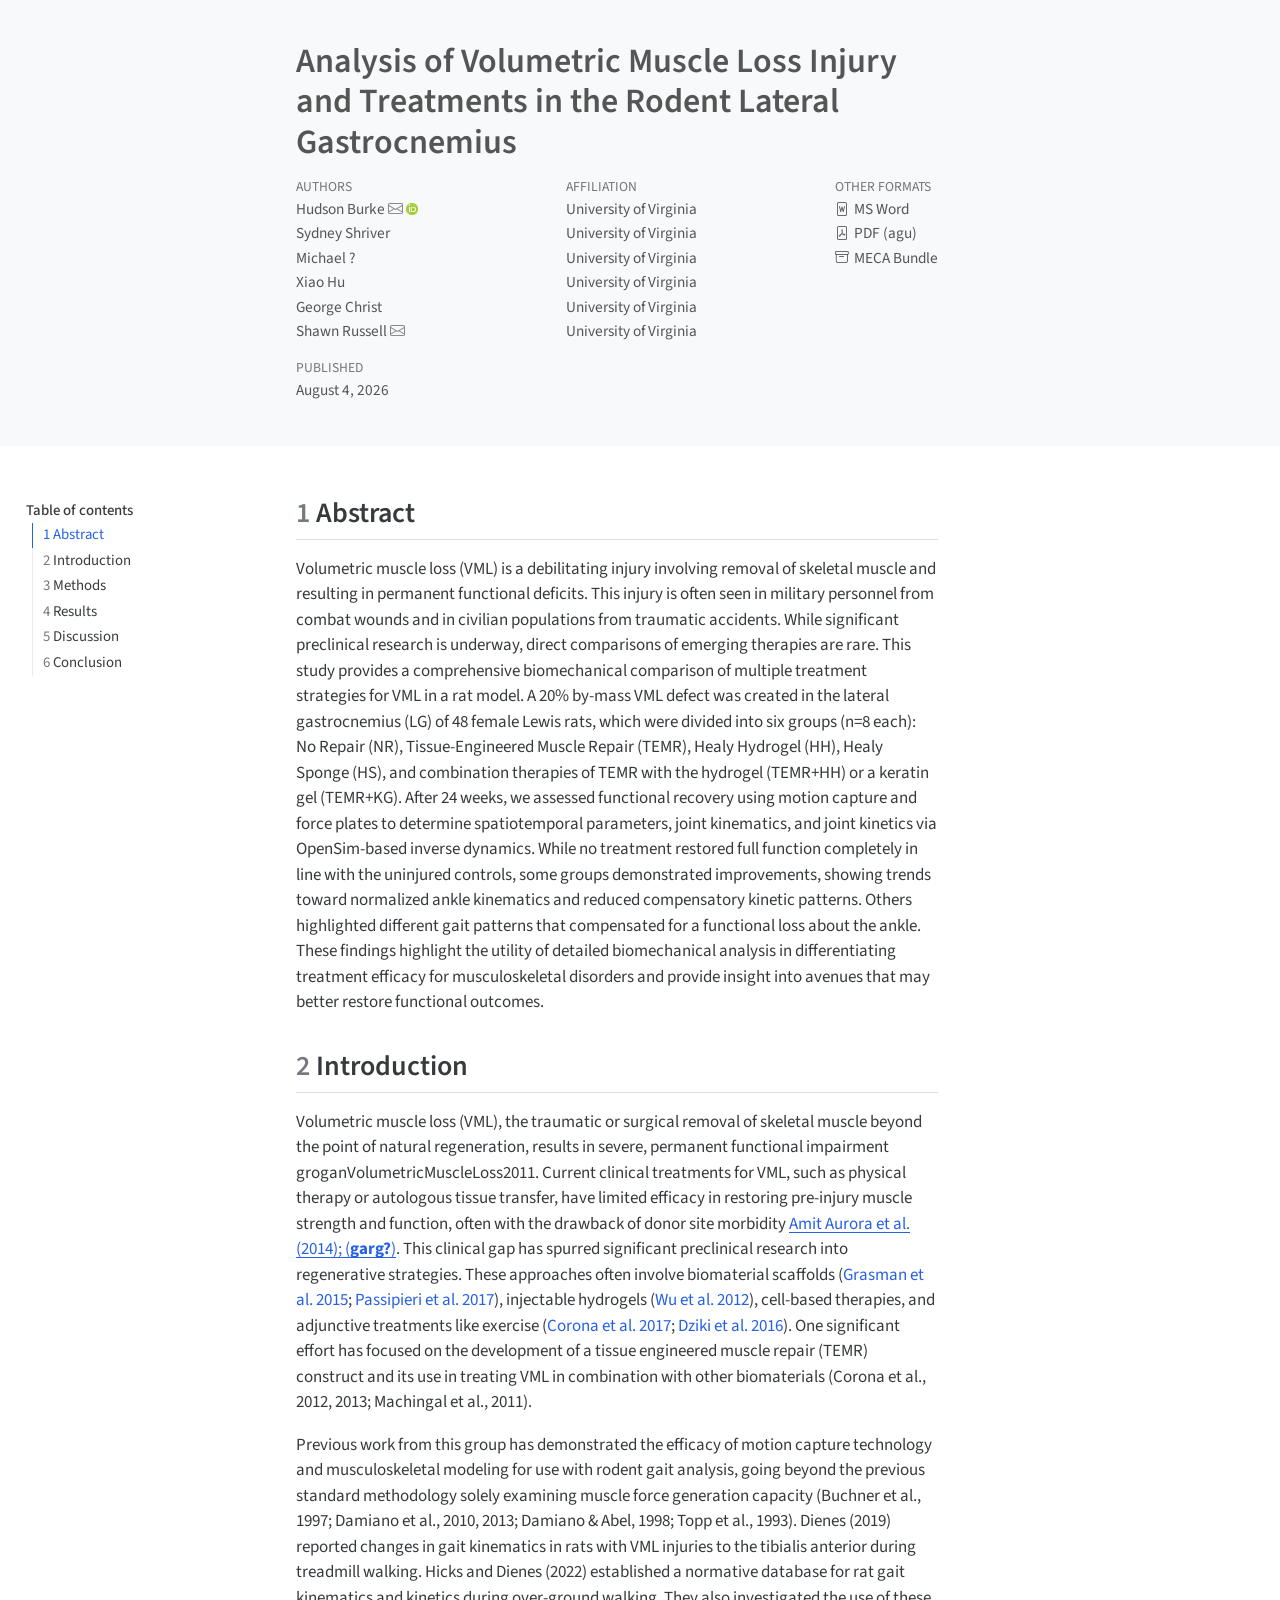
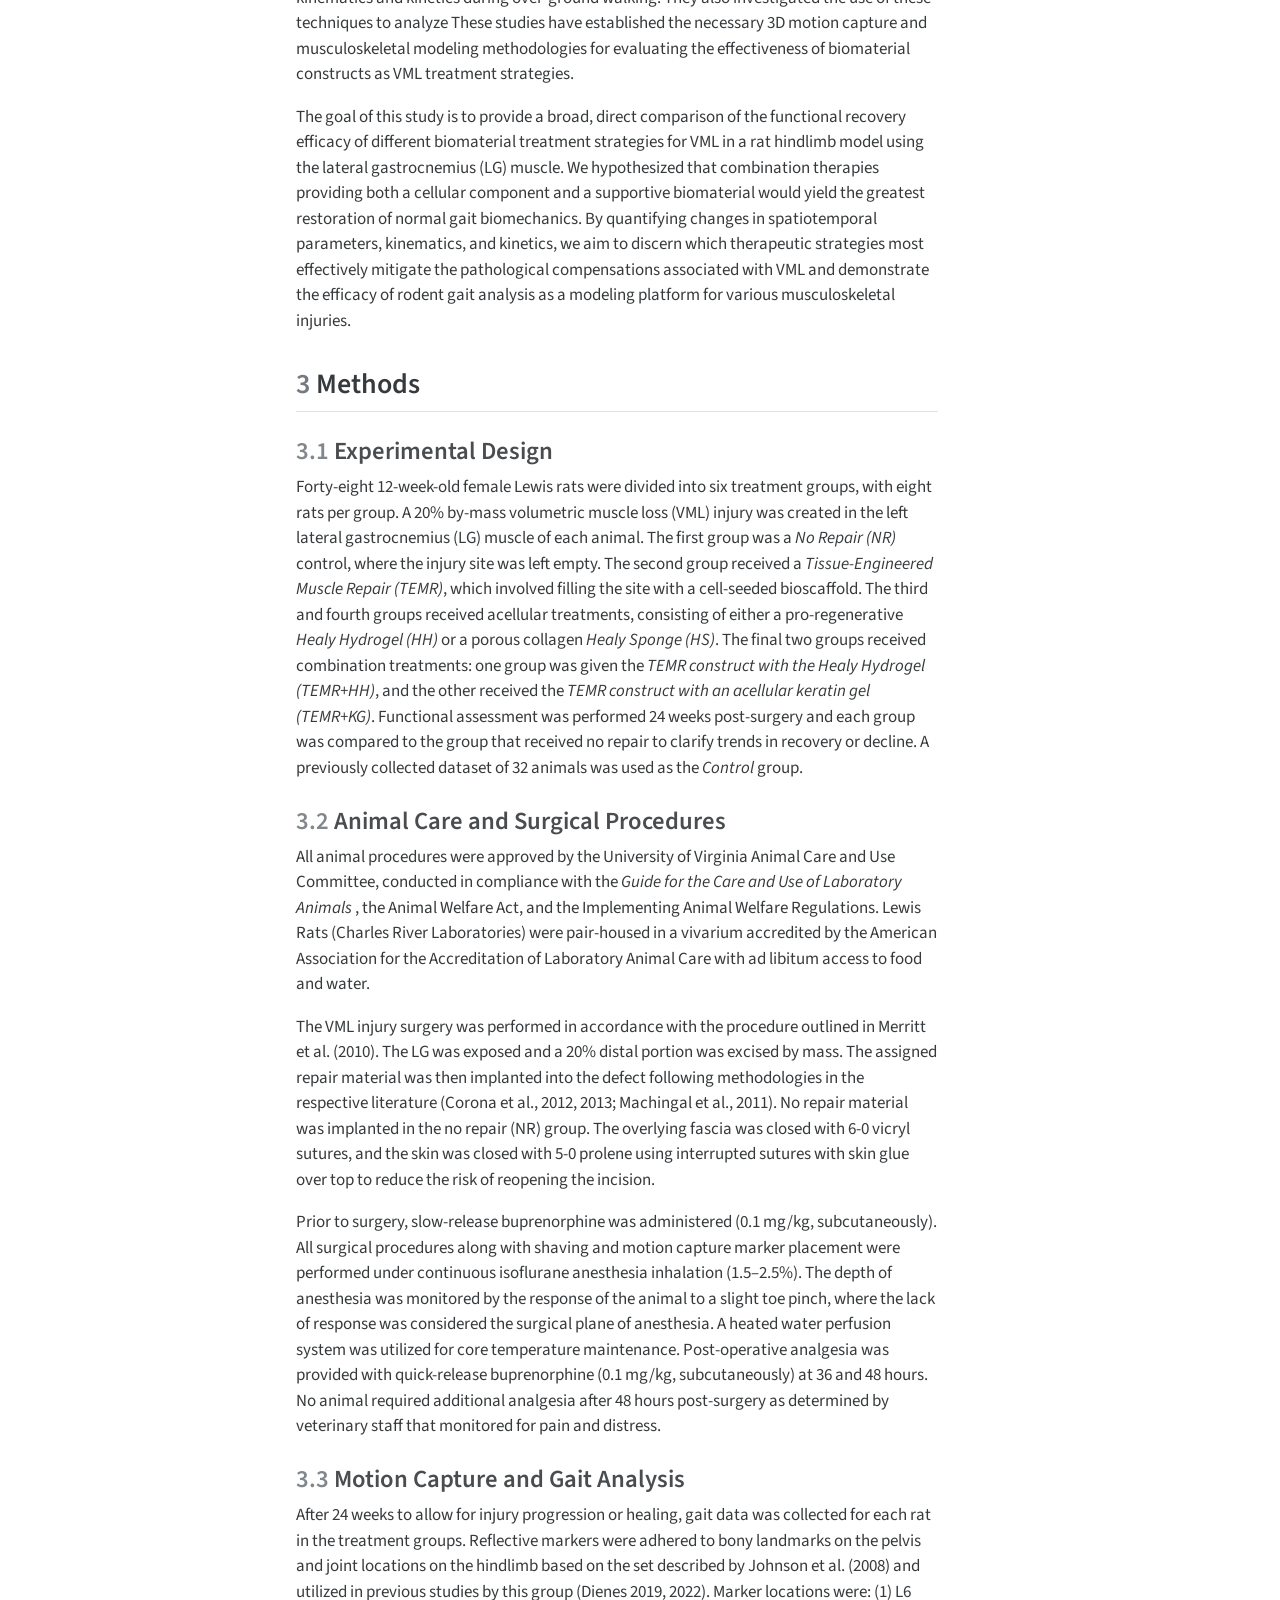
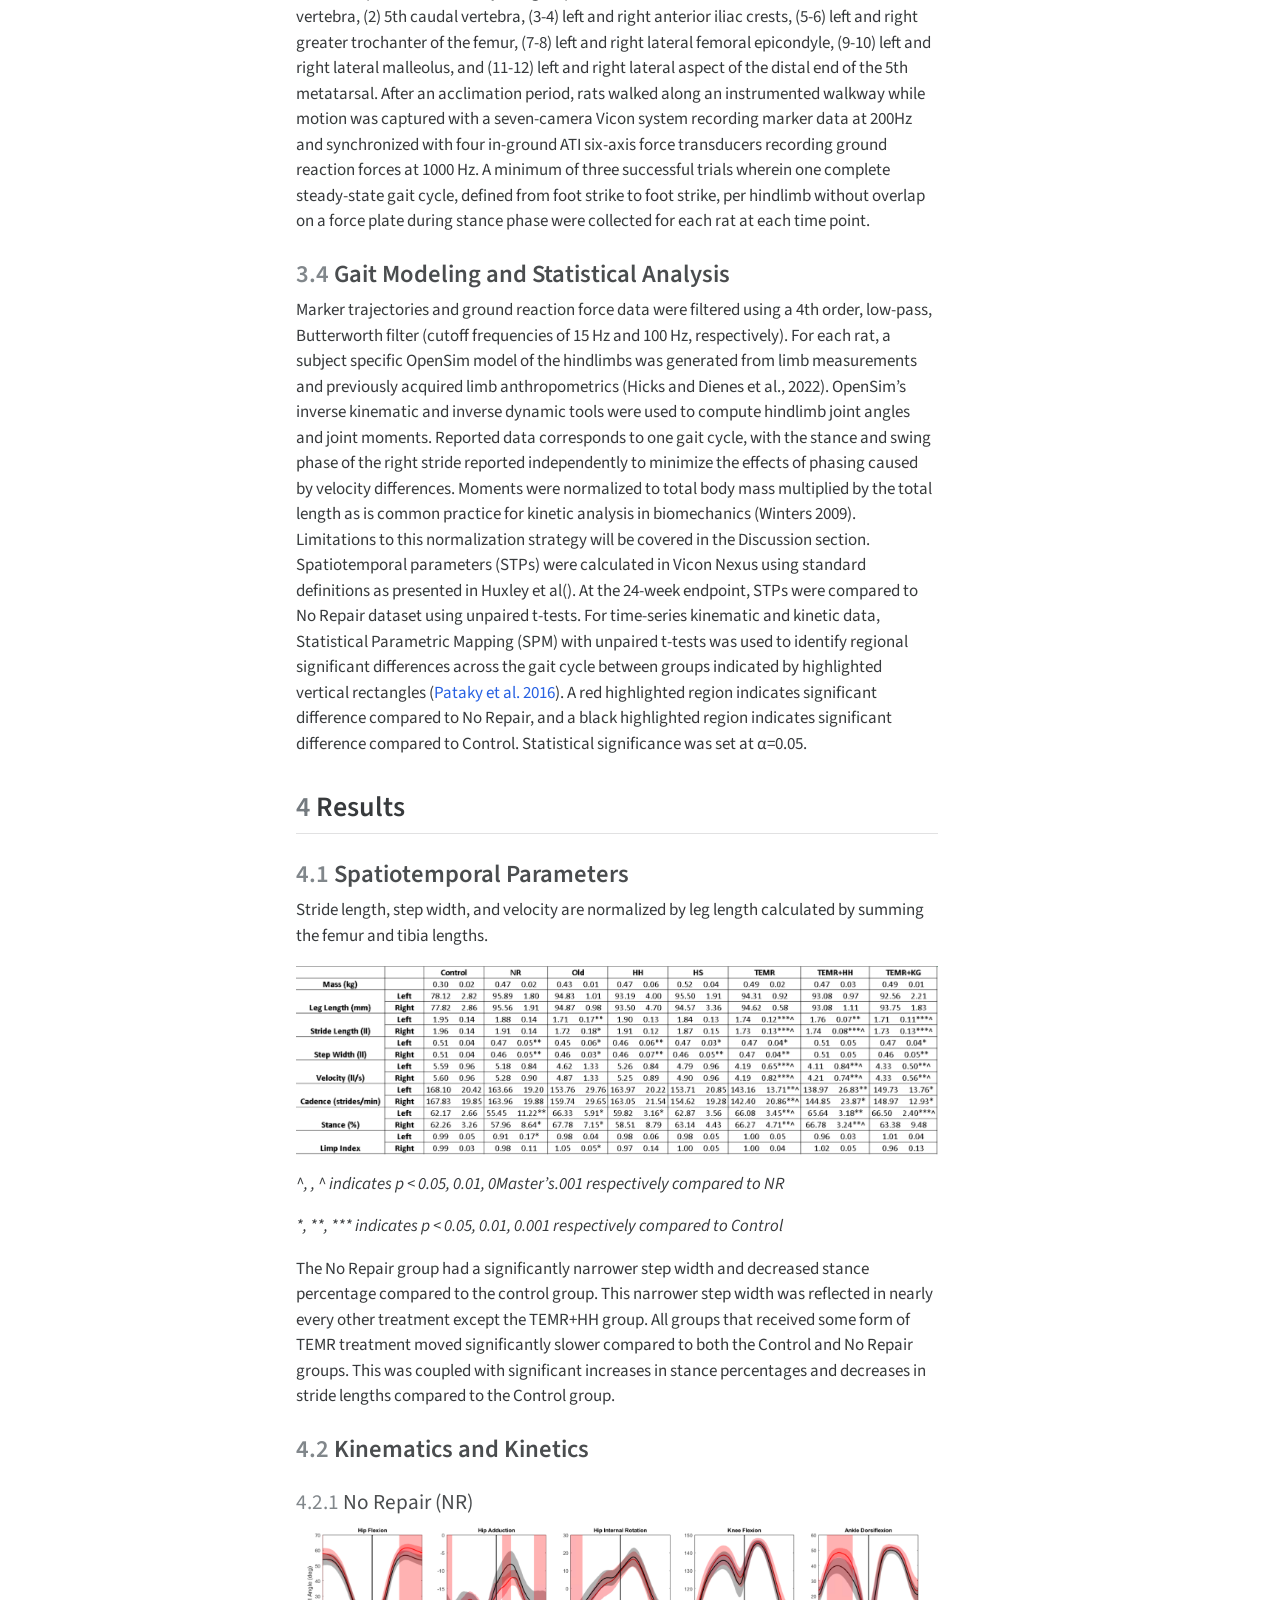
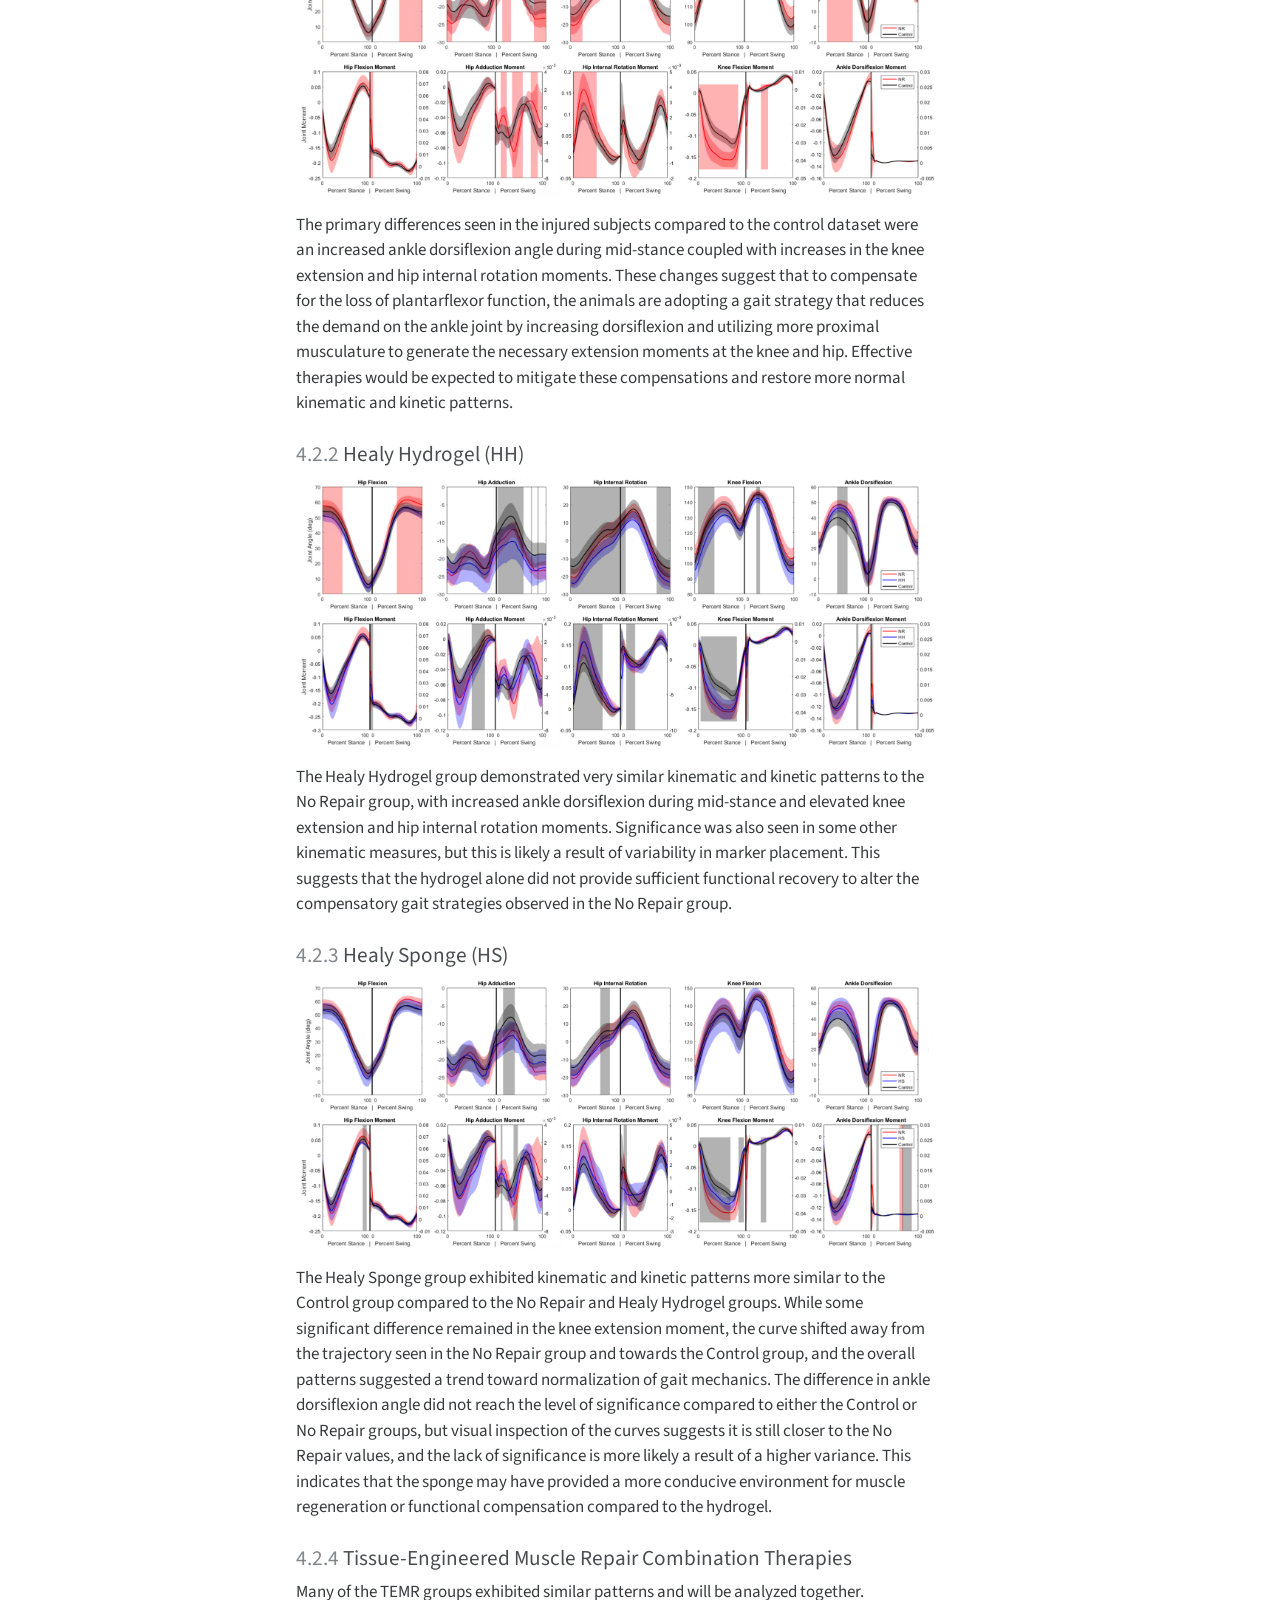
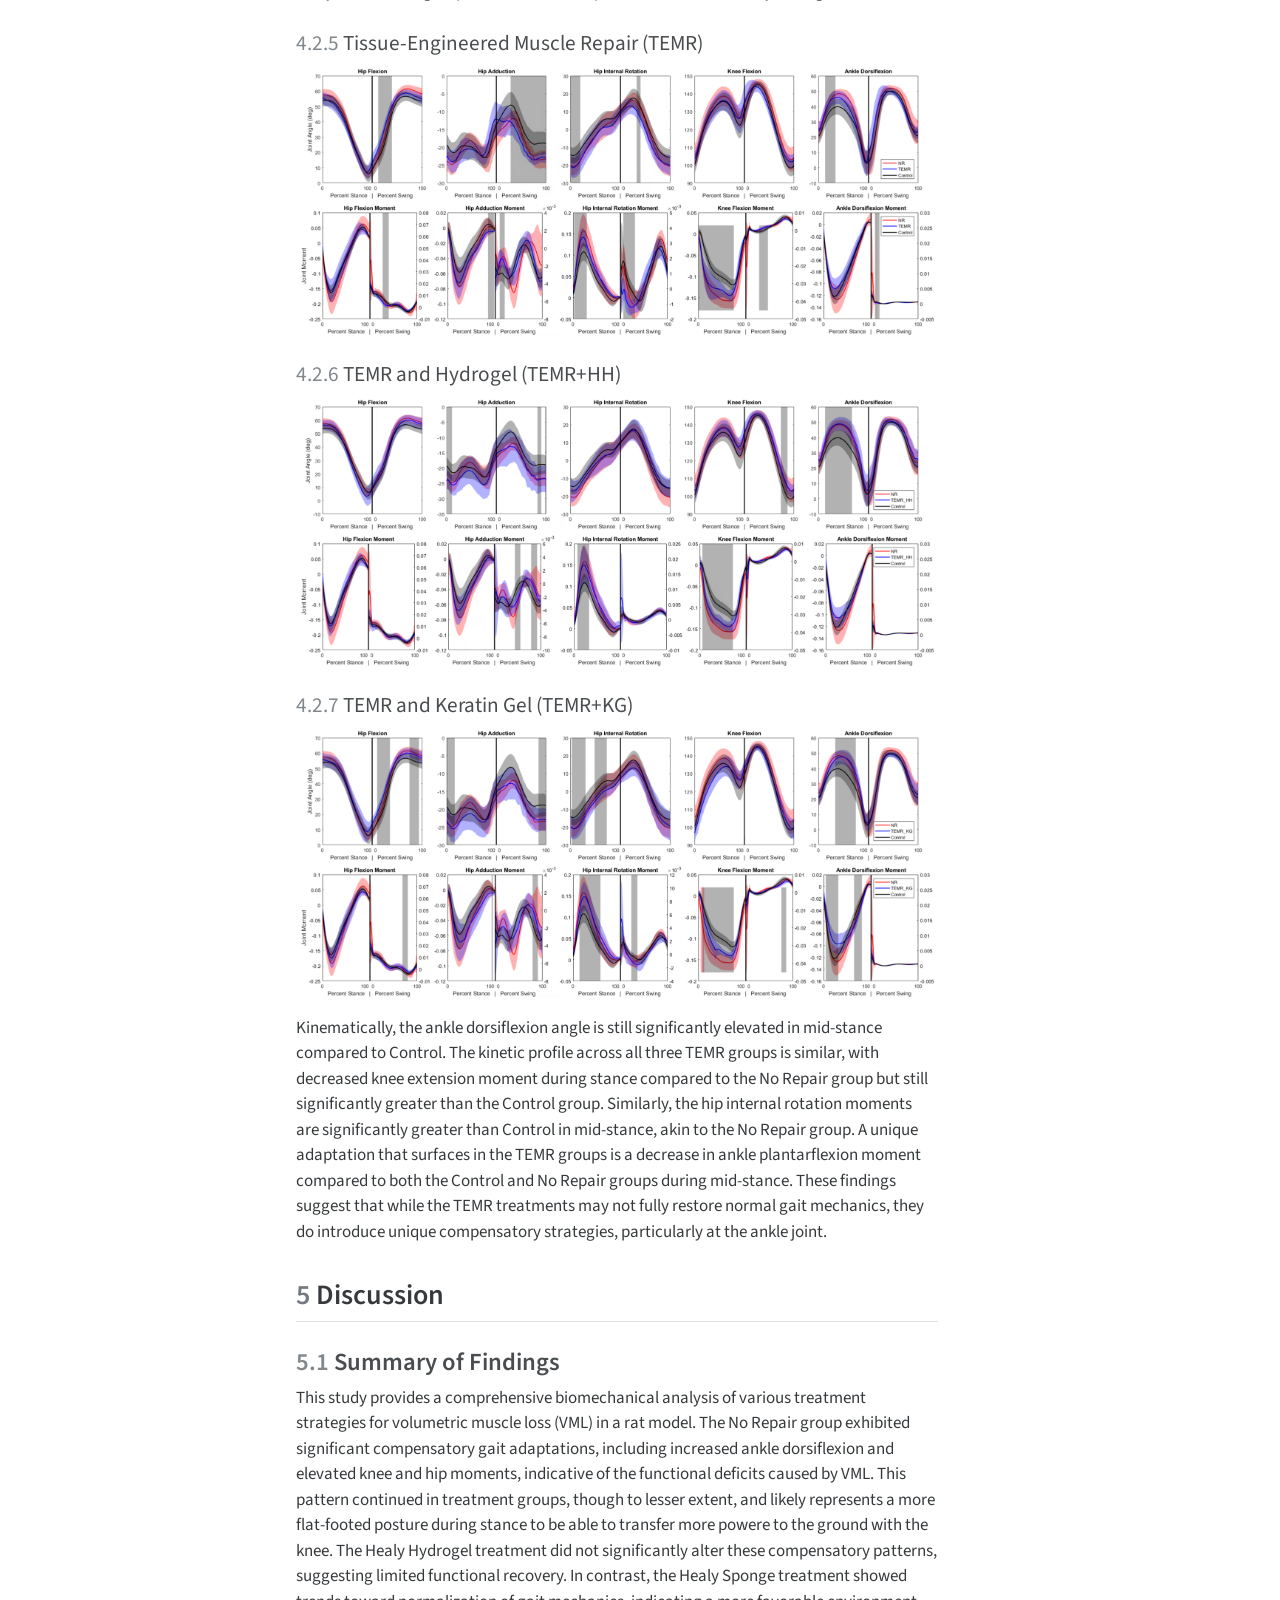
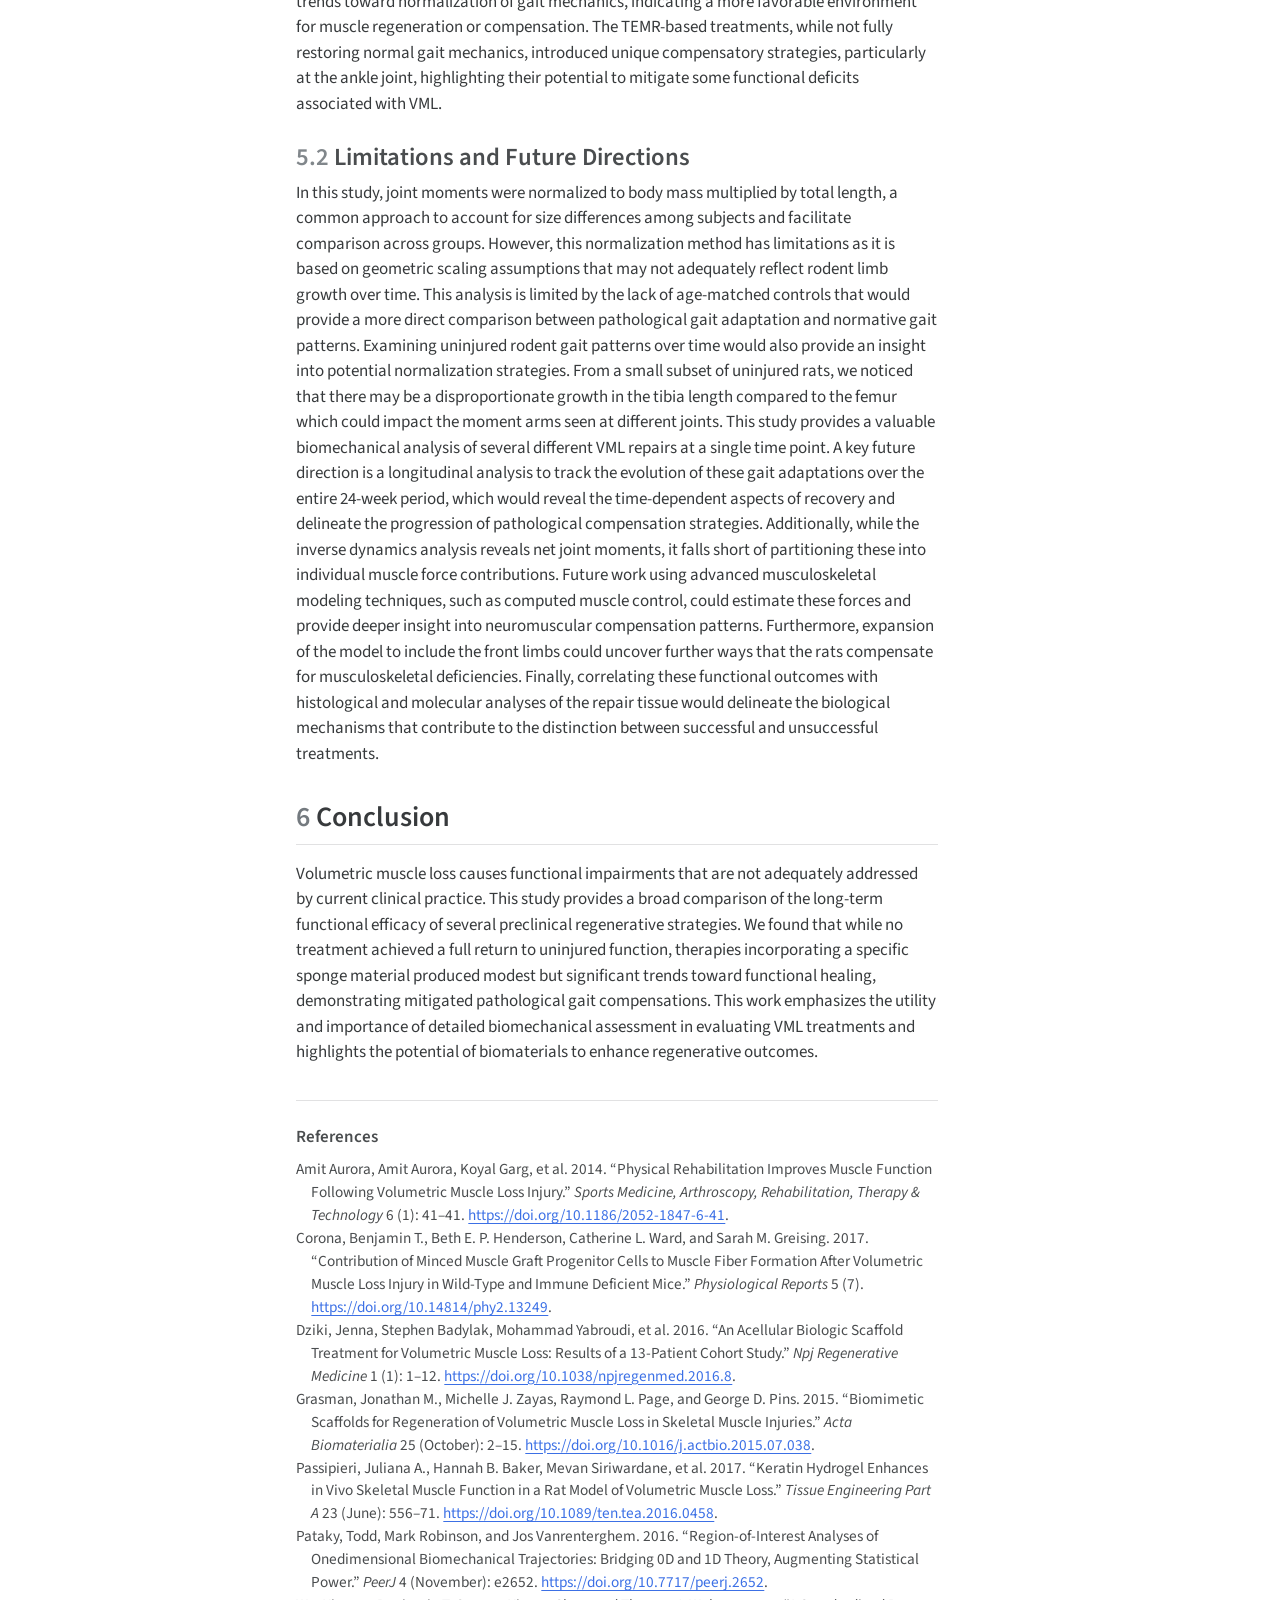
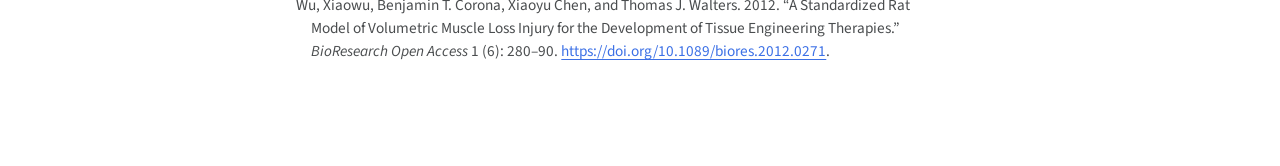
==== commit 5422b3bc: "Built site for gh-pages" ====
--- a/index.html
+++ b/index.html
@@ -2,7 +2,7 @@
 <html xmlns="http://www.w3.org/1999/xhtml" lang="en" xml:lang="en"><head>
 
 <meta charset="utf-8">
-<meta name="generator" content="quarto-1.10.17">
+<meta name="generator" content="quarto-1.11.1">
 
 <meta name="viewport" content="width=device-width, initial-scale=1.0, user-scalable=yes">
 
@@ -12,7 +12,7 @@
 <meta name="author" content="Xiao Hu">
 <meta name="author" content="George Christ">
 <meta name="author" content="Shawn Russell">
-<meta name="dcterms.date" content="2026-07-24">
+<meta name="dcterms.date" content="2026-08-04">
 
 <title>Analysis of Volumetric Muscle Loss Injury and Treatments in the Rodent Lateral Gastrocnemius</title>
 <style>
@@ -62,7 +62,7 @@
 <script src="site_libs/quarto-html/tippy.umd.min.js"></script>
 <script src="site_libs/quarto-html/anchor.min.js"></script>
 <link href="site_libs/quarto-html/tippy.css" rel="stylesheet">
-<link href="site_libs/quarto-html/quarto-syntax-highlighting-ebc60db188ef306950d9575fb91cd422.css" rel="stylesheet" id="quarto-text-highlighting-styles">
+<link href="site_libs/quarto-html/quarto-syntax-highlighting-d5b4e69c7e37b49c6591bcc5116dd748.css" rel="stylesheet" id="quarto-text-highlighting-styles">
 <script src="site_libs/bootstrap/bootstrap.min.js"></script>
 <link href="site_libs/bootstrap/bootstrap-icons.css" rel="stylesheet">
 <link href="site_libs/bootstrap/bootstrap-7fca231f0f6bfd3bec1af756033c583c.min.css" rel="stylesheet" append-hash="true" id="quarto-bootstrap" data-mode="light">
@@ -84,10 +84,10 @@
 <meta name="citation_author" content="Xiao Hu">
 <meta name="citation_author" content="George Christ">
 <meta name="citation_author" content="Shawn Russell">
-<meta name="citation_publication_date" content="2026-07-24">
-<meta name="citation_cover_date" content="2026-07-24">
+<meta name="citation_publication_date" content="2026-08-04">
+<meta name="citation_cover_date" content="2026-08-04">
 <meta name="citation_year" content="2026">
-<meta name="citation_online_date" content="2026-07-24">
+<meta name="citation_online_date" content="2026-08-04">
 <meta name="citation_language" content="en">
 <meta name="citation_reference" content="citation_title=A Tissue-Engineered Muscle Repair Construct for Functional Restoration of an Irrecoverable Muscle Injury in a Murine Model;,citation_abstract=There are no effective clinical treatments for volumetric muscle loss (VML) resulting from traumatic injury, tumor excision, or other degenerative diseases of skeletal muscle. The goal of this study was to develop and characterize a more clinically relevant tissue-engineered muscle repair (TE-MR) construct for functional restoration of a VML injury in the mouse lattissimus dorsi (LD) muscle. To this end, TE-MR constructs developed by seeding rat myoblasts on porcine bladder acellular matrix were preconditioned in a bioreactor for 1 week and implanted in nude mice at the site of a VML injury created by excising 50% of the native LD. Two months postinjury and implantation of TE-MR, maximal tetanic force was $\sim$72% of that observed in native LD muscle. In contrast, injured LD muscles that were not repaired, or were repaired with scaffold alone, produced only $\sim$50% of native LD muscle force after 2 months. Histological analyses of LD tissue retrieved 2 months after implantation demonstrated remodeling of the TE-MR construct as well as the presence of desmin-positive myofibers, blood vessels, and neurovascular bundles within the TE-MR construct. Overall, these encouraging initial observations document significant functional recovery within 2 months of implantation of TE-MR constructs and provide clear proof of concept for the applicability of this technology in a murine VML injury model.;,citation_author=Masood A. Machingal;,citation_author=Benjamin T. Corona;,citation_author=Thomas J. Walters;,citation_author=Venu Kesireddy;,citation_author=Christine N. Koval;,citation_author=Ashley Dannahower;,citation_author=Weixin Zhao;,citation_author=James J. Yoo;,citation_author=George J. Christ;,citation_publication_date=2011-09;,citation_cover_date=2011-09;,citation_year=2011;,citation_issue=17-18;,citation_doi=10.1089/ten.tea.2010.0682;,citation_issn=1937-3341;,citation_pmid=21548710;,citation_volume=17;,citation_journal_title=Tissue Engineering. Part A;">
 <meta name="citation_reference" content="citation_title=Comprehensive dynamic and kinematic analysis of the rodent hindlimb during over ground walking;,citation_abstract=The rat hindlimb is a frequently utilized pre-clinical model system to evaluate injuries and pathologies impacting the hindlimbs. These studies have demonstrated the translational potential of this model but have typically focused on the force generating capacity of target muscles as the primary evaluative outcome. Historically, human studies investigating extremity injuries and pathologies have utilized biomechanical analysis to better understand the impact of injury and extent of recovery. In this study, we expand that full biomechanical workup to a rat model in order to characterize the spatiotemporal parameters, ground reaction forces, 3-D joint kinematics, 3-D joint kinetics, and energetics of gait in healthy rats. We report data on each of these metrics that meets or exceeds the standards set by the current literature and are the first to report on all these metrics in a single set of animals. The methodology and findings presented in this study have significant implications for the development and clinical application of the improved regenerative therapeutics and rehabilitative therapies required for durable and complete functional recovery from extremity traumas, as well as other musculoskeletal pathologies.;,citation_author=Jack Dienes;,citation_author=Brody Hicks;,citation_author=Conrad Slater;,citation_author=Kevin Janson;,citation_author=George J. Christ;,citation_author=Shawn D. Russell;,citation_publication_date=2022-11;,citation_cover_date=2022-11;,citation_year=2022;,citation_issue=1;,citation_doi=10.1038/s41598-022-20288-3;,citation_pmid=36385108;,citation_volume=12;,citation_journal_title=Scientific Reports;">
@@ -184,7 +184,7 @@
                 <div>
             <div class="quarto-title-meta-heading">Published</div>
             <div class="quarto-title-meta-contents">
-              <p class="date">July 24, 2026</p>
+              <p class="date">August 4, 2026</p>
             </div>
           </div>
           
--- a/site_libs/quarto-html/quarto-syntax-highlighting-d5b4e69c7e37b49c6591bcc5116dd748.css
+++ b/site_libs/quarto-html/quarto-syntax-highlighting-d5b4e69c7e37b49c6591bcc5116dd748.css
@@ -0,0 +1,236 @@
+/* quarto syntax highlight colors */
+:root {
+  --quarto-hl-ot-color: #003B4F;
+  --quarto-hl-at-color: #657422;
+  --quarto-hl-ss-color: #20794D;
+  --quarto-hl-an-color: #5E5E5E;
+  --quarto-hl-fu-color: #4758AB;
+  --quarto-hl-st-color: #20794D;
+  --quarto-hl-cf-color: #003B4F;
+  --quarto-hl-op-color: #5E5E5E;
+  --quarto-hl-er-color: #AD0000;
+  --quarto-hl-bn-color: #AD0000;
+  --quarto-hl-al-color: #AD0000;
+  --quarto-hl-va-color: #111111;
+  --quarto-hl-bu-color: inherit;
+  --quarto-hl-ex-color: inherit;
+  --quarto-hl-pp-color: #AD0000;
+  --quarto-hl-in-color: #5E5E5E;
+  --quarto-hl-vs-color: #20794D;
+  --quarto-hl-wa-color: #5E5E5E;
+  --quarto-hl-do-color: #5E5E5E;
+  --quarto-hl-im-color: #00769E;
+  --quarto-hl-ch-color: #20794D;
+  --quarto-hl-dt-color: #AD0000;
+  --quarto-hl-fl-color: #AD0000;
+  --quarto-hl-co-color: #5E5E5E;
+  --quarto-hl-cv-color: #5E5E5E;
+  --quarto-hl-cn-color: #8f5902;
+  --quarto-hl-sc-color: #5E5E5E;
+  --quarto-hl-dv-color: #AD0000;
+  --quarto-hl-kw-color: #003B4F;
+}
+
+/* other quarto variables */
+:root {
+  --quarto-font-monospace: SFMono-Regular, Menlo, Monaco, Consolas, "Liberation Mono", "Courier New", monospace;
+}
+
+/* syntax highlight based on Pandoc's rules */
+pre > code.sourceCode > span {
+  color: #003B4F;
+}
+
+code.sourceCode > span {
+  color: #003B4F;
+}
+
+div.sourceCode,
+div.sourceCode pre.sourceCode {
+  color: #003B4F;
+}
+
+/* Normal */
+code span {
+  color: #003B4F;
+}
+
+/* Alert */
+code span.al {
+  color: #AD0000;
+  font-style: inherit;
+}
+
+/* Annotation */
+code span.an {
+  color: #5E5E5E;
+  font-style: inherit;
+}
+
+/* Attribute */
+code span.at {
+  color: #657422;
+  font-style: inherit;
+}
+
+/* BaseN */
+code span.bn {
+  color: #AD0000;
+  font-style: inherit;
+}
+
+/* BuiltIn */
+code span.bu {
+  font-style: inherit;
+}
+
+/* ControlFlow */
+code span.cf {
+  color: #003B4F;
+  font-weight: bold;
+  font-style: inherit;
+}
+
+/* Char */
+code span.ch {
+  color: #20794D;
+  font-style: inherit;
+}
+
+/* Constant */
+code span.cn {
+  color: #8f5902;
+  font-style: inherit;
+}
+
+/* Comment */
+code span.co {
+  color: #5E5E5E;
+  font-style: inherit;
+}
+
+/* CommentVar */
+code span.cv {
+  color: #5E5E5E;
+  font-style: italic;
+}
+
+/* Documentation */
+code span.do {
+  color: #5E5E5E;
+  font-style: italic;
+}
+
+/* DataType */
+code span.dt {
+  color: #AD0000;
+  font-style: inherit;
+}
+
+/* DecVal */
+code span.dv {
+  color: #AD0000;
+  font-style: inherit;
+}
+
+/* Error */
+code span.er {
+  color: #AD0000;
+  font-style: inherit;
+}
+
+/* Extension */
+code span.ex {
+  font-style: inherit;
+}
+
+/* Float */
+code span.fl {
+  color: #AD0000;
+  font-style: inherit;
+}
+
+/* Function */
+code span.fu {
+  color: #4758AB;
+  font-style: inherit;
+}
+
+/* Import */
+code span.im {
+  color: #00769E;
+  font-style: inherit;
+}
+
+/* Information */
+code span.in {
+  color: #5E5E5E;
+  font-style: inherit;
+}
+
+/* Keyword */
+code span.kw {
+  color: #003B4F;
+  font-weight: bold;
+  font-style: inherit;
+}
+
+/* Operator */
+code span.op {
+  color: #5E5E5E;
+  font-style: inherit;
+}
+
+/* Other */
+code span.ot {
+  color: #003B4F;
+  font-style: inherit;
+}
+
+/* Preprocessor */
+code span.pp {
+  color: #AD0000;
+  font-style: inherit;
+}
+
+/* SpecialChar */
+code span.sc {
+  color: #5E5E5E;
+  font-style: inherit;
+}
+
+/* SpecialString */
+code span.ss {
+  color: #20794D;
+  font-style: inherit;
+}
+
+/* String */
+code span.st {
+  color: #20794D;
+  font-style: inherit;
+}
+
+/* Variable */
+code span.va {
+  color: #111111;
+  font-style: inherit;
+}
+
+/* VerbatimString */
+code span.vs {
+  color: #20794D;
+  font-style: inherit;
+}
+
+/* Warning */
+code span.wa {
+  color: #5E5E5E;
+  font-style: italic;
+}
+
+.prevent-inlining {
+  content: "</";
+}
+
+/*# sourceMappingURL=be4b254e8b7bbc37c7bab4d584894e62.css.map */
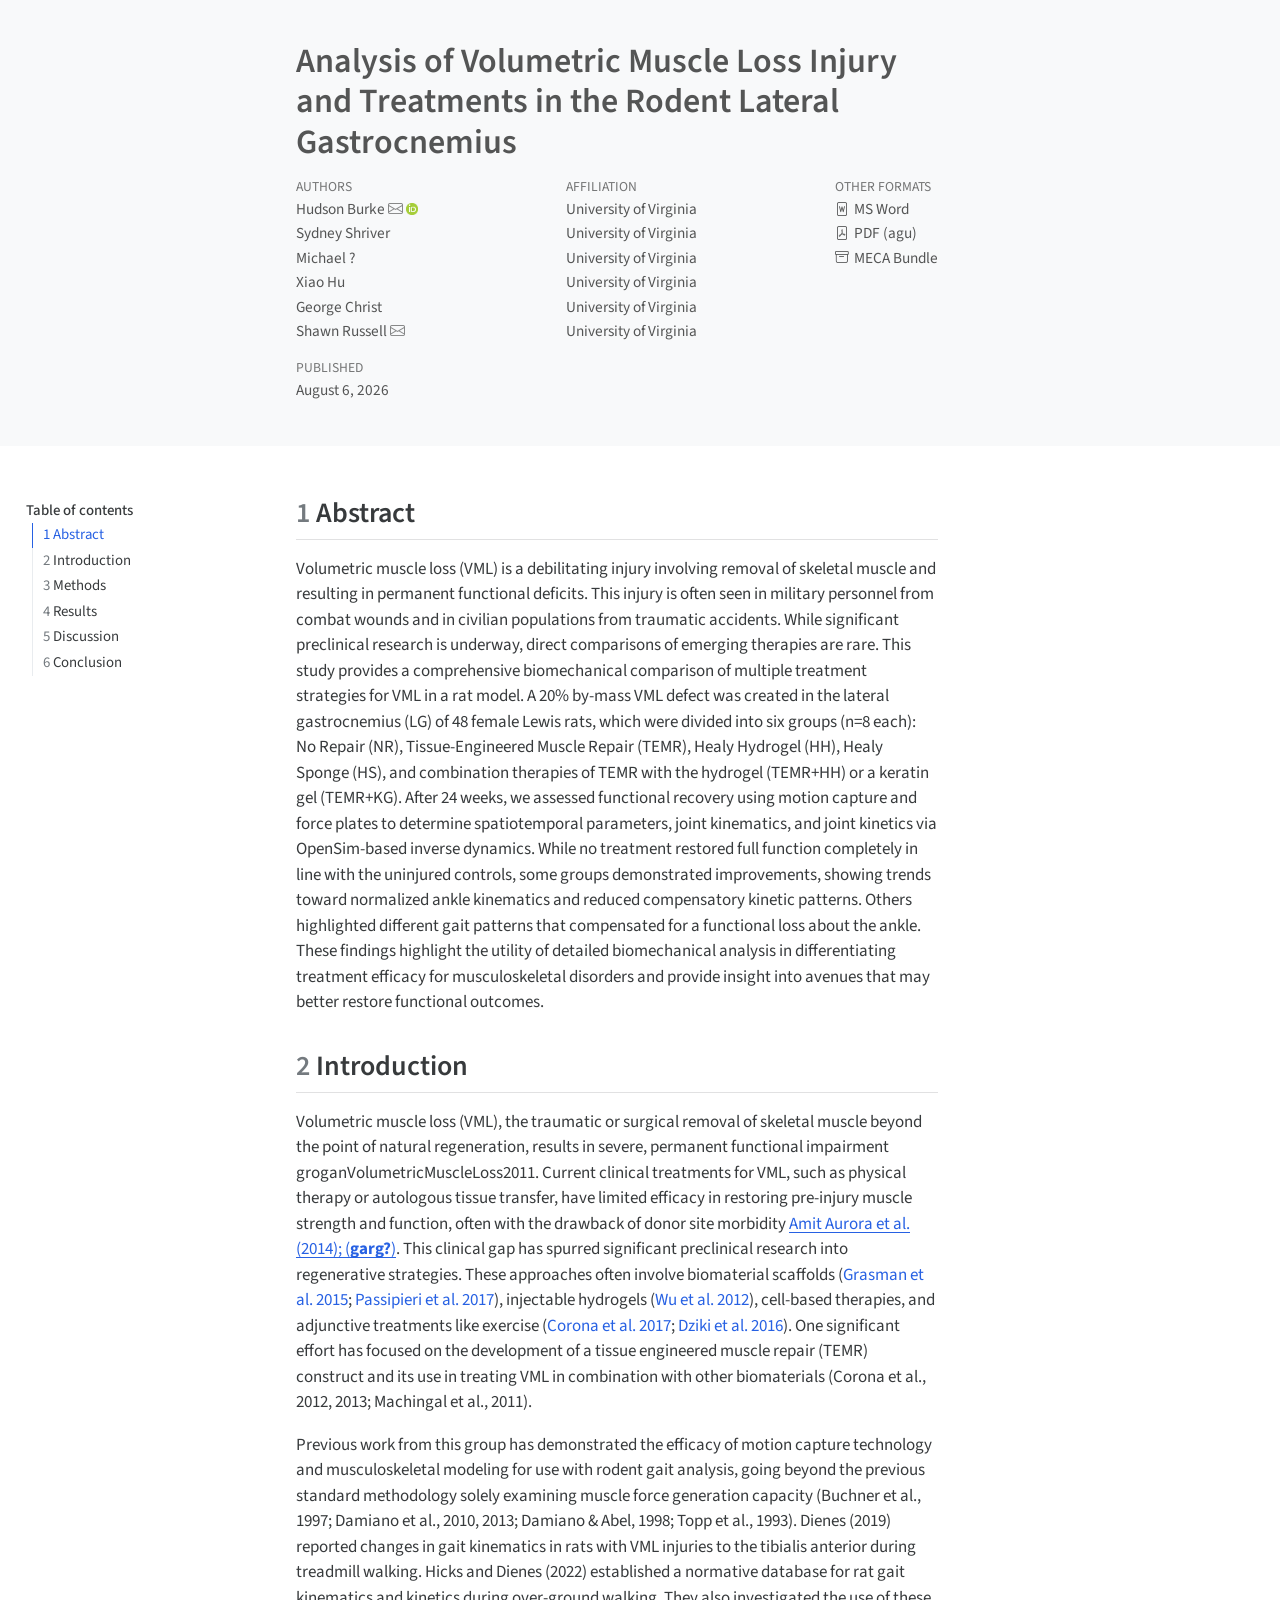
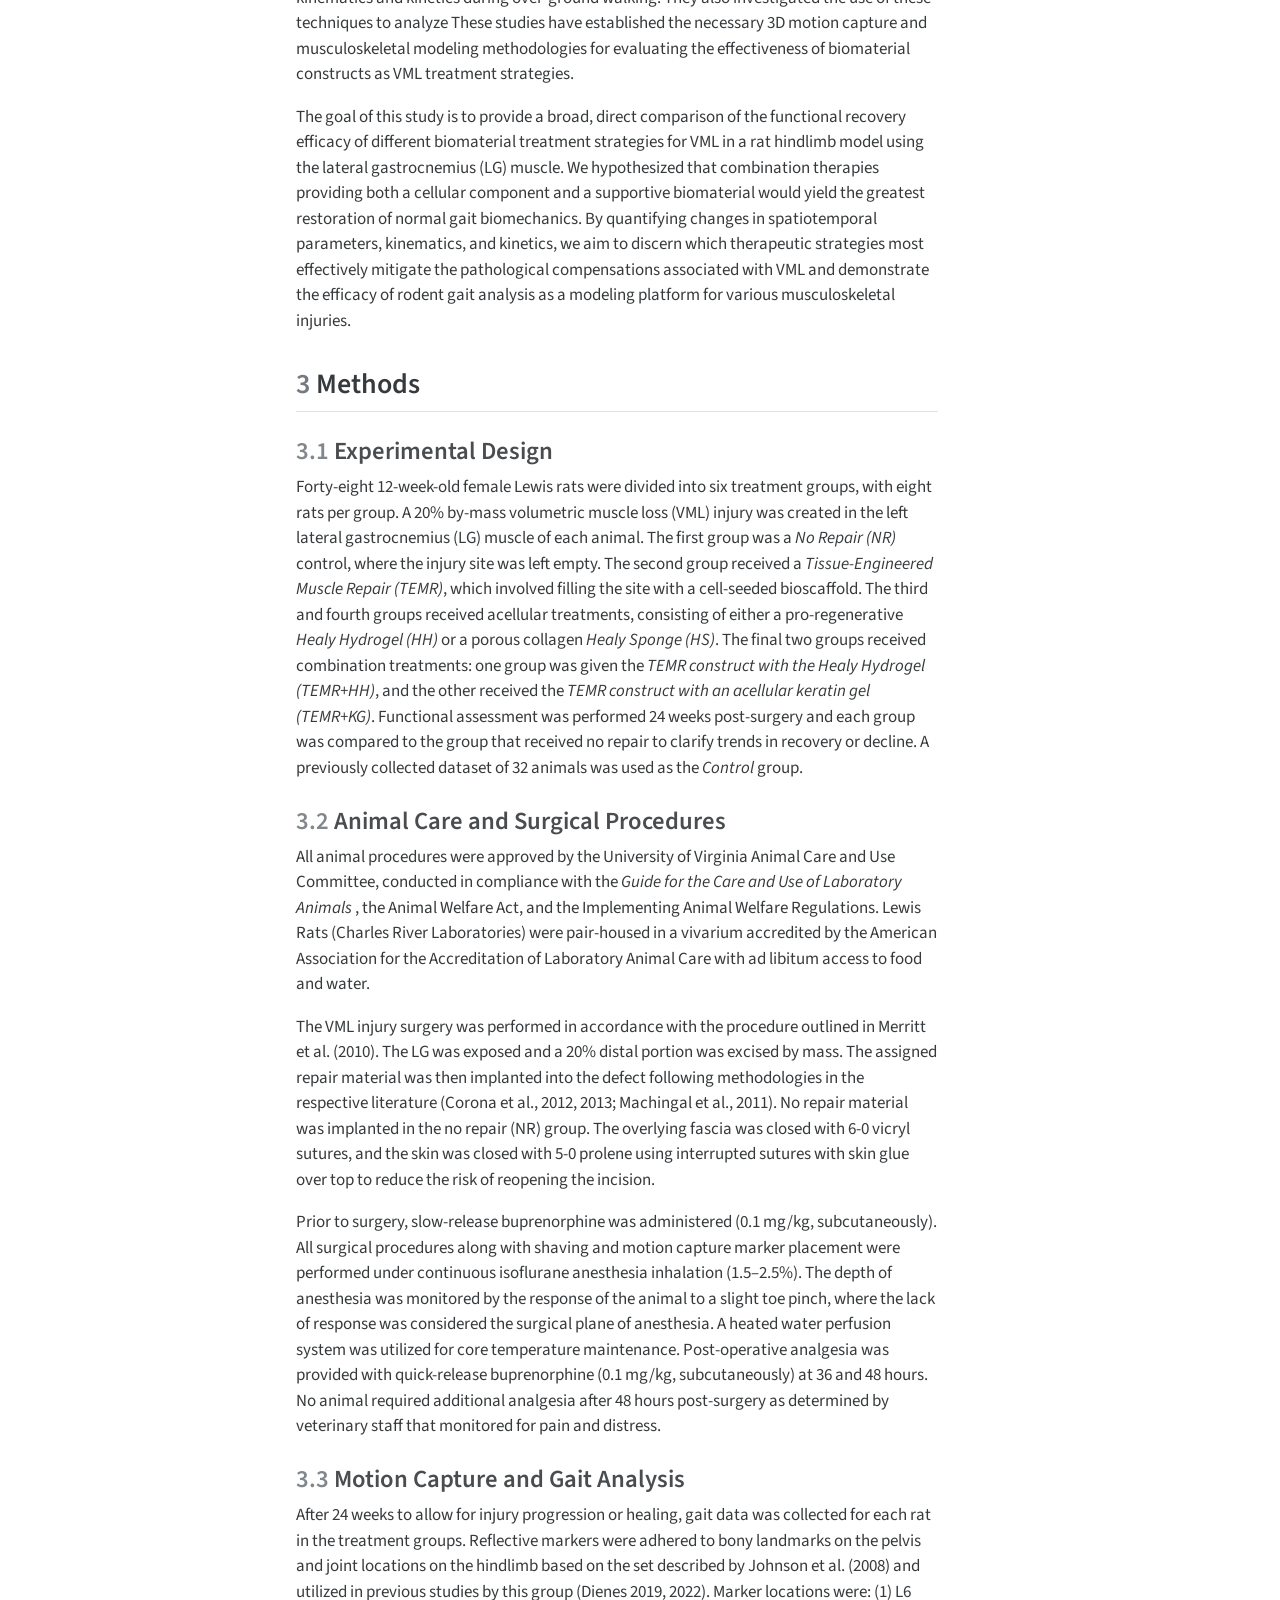
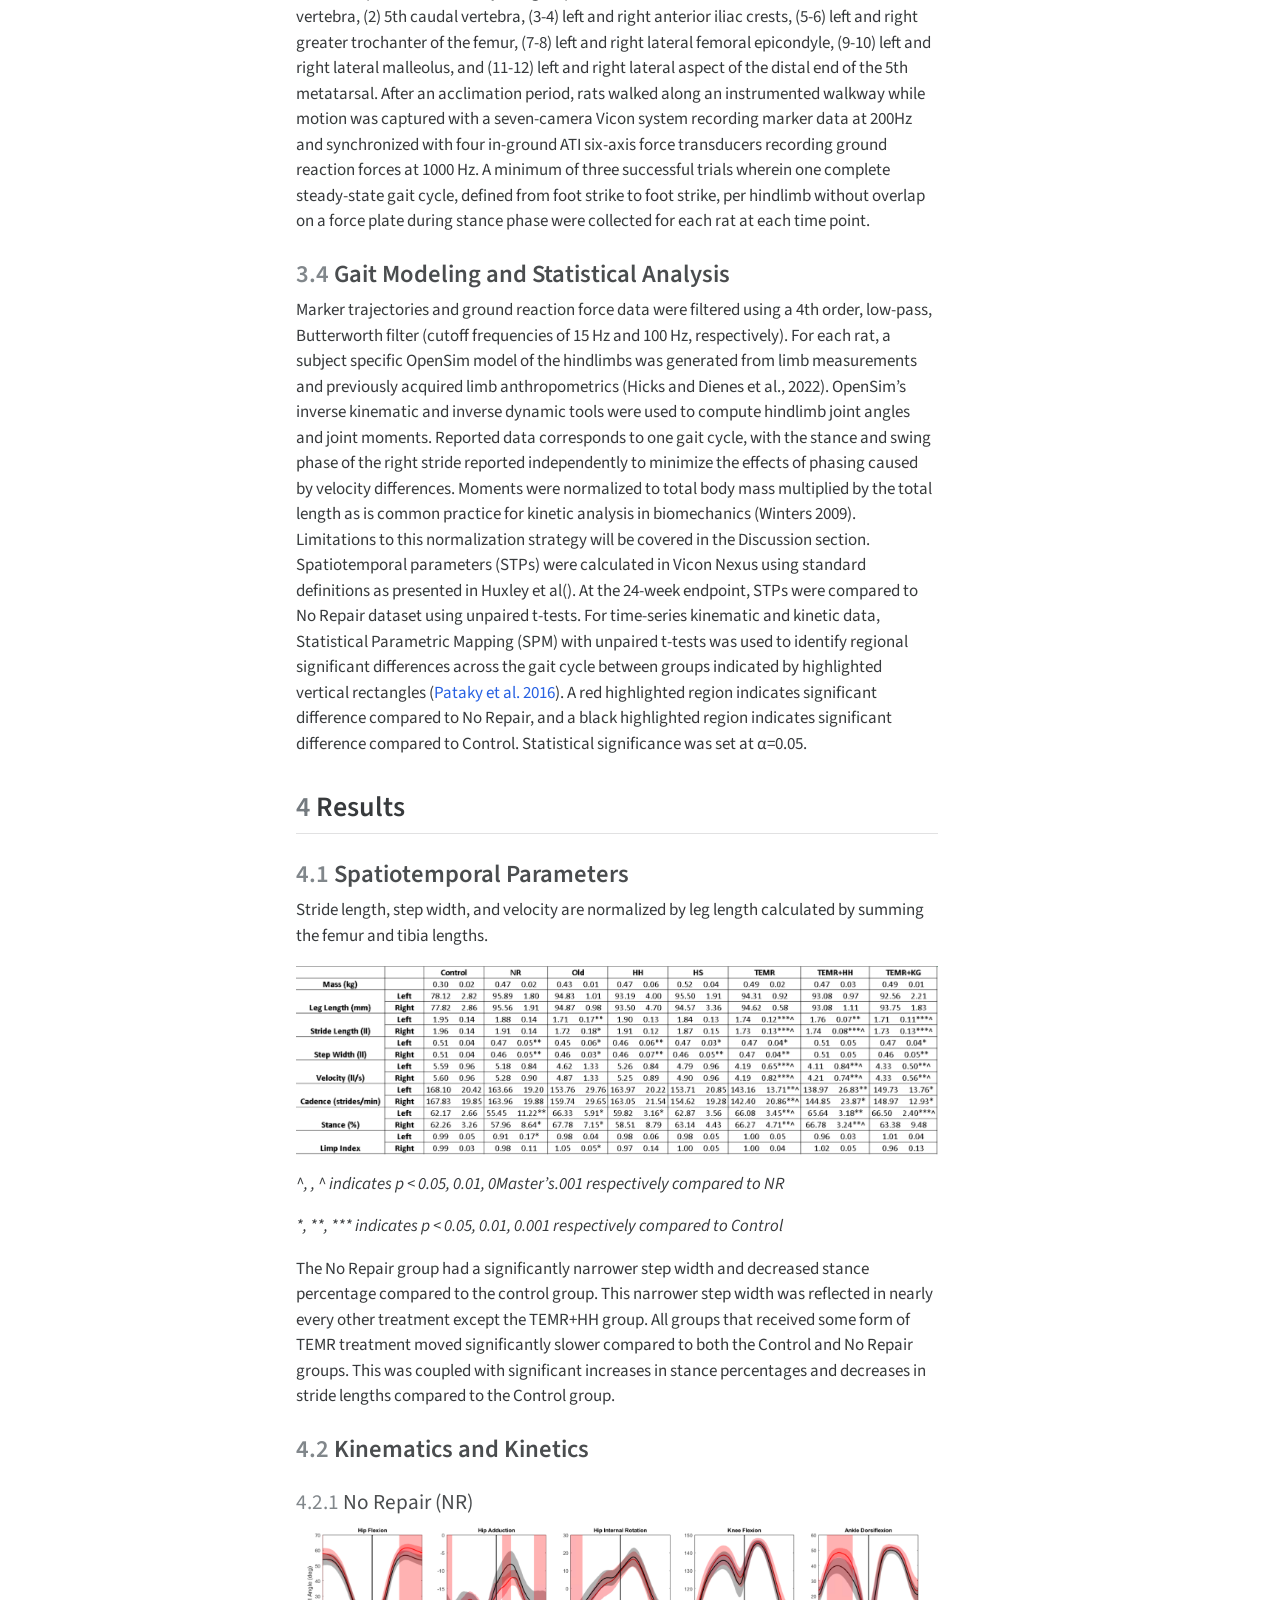
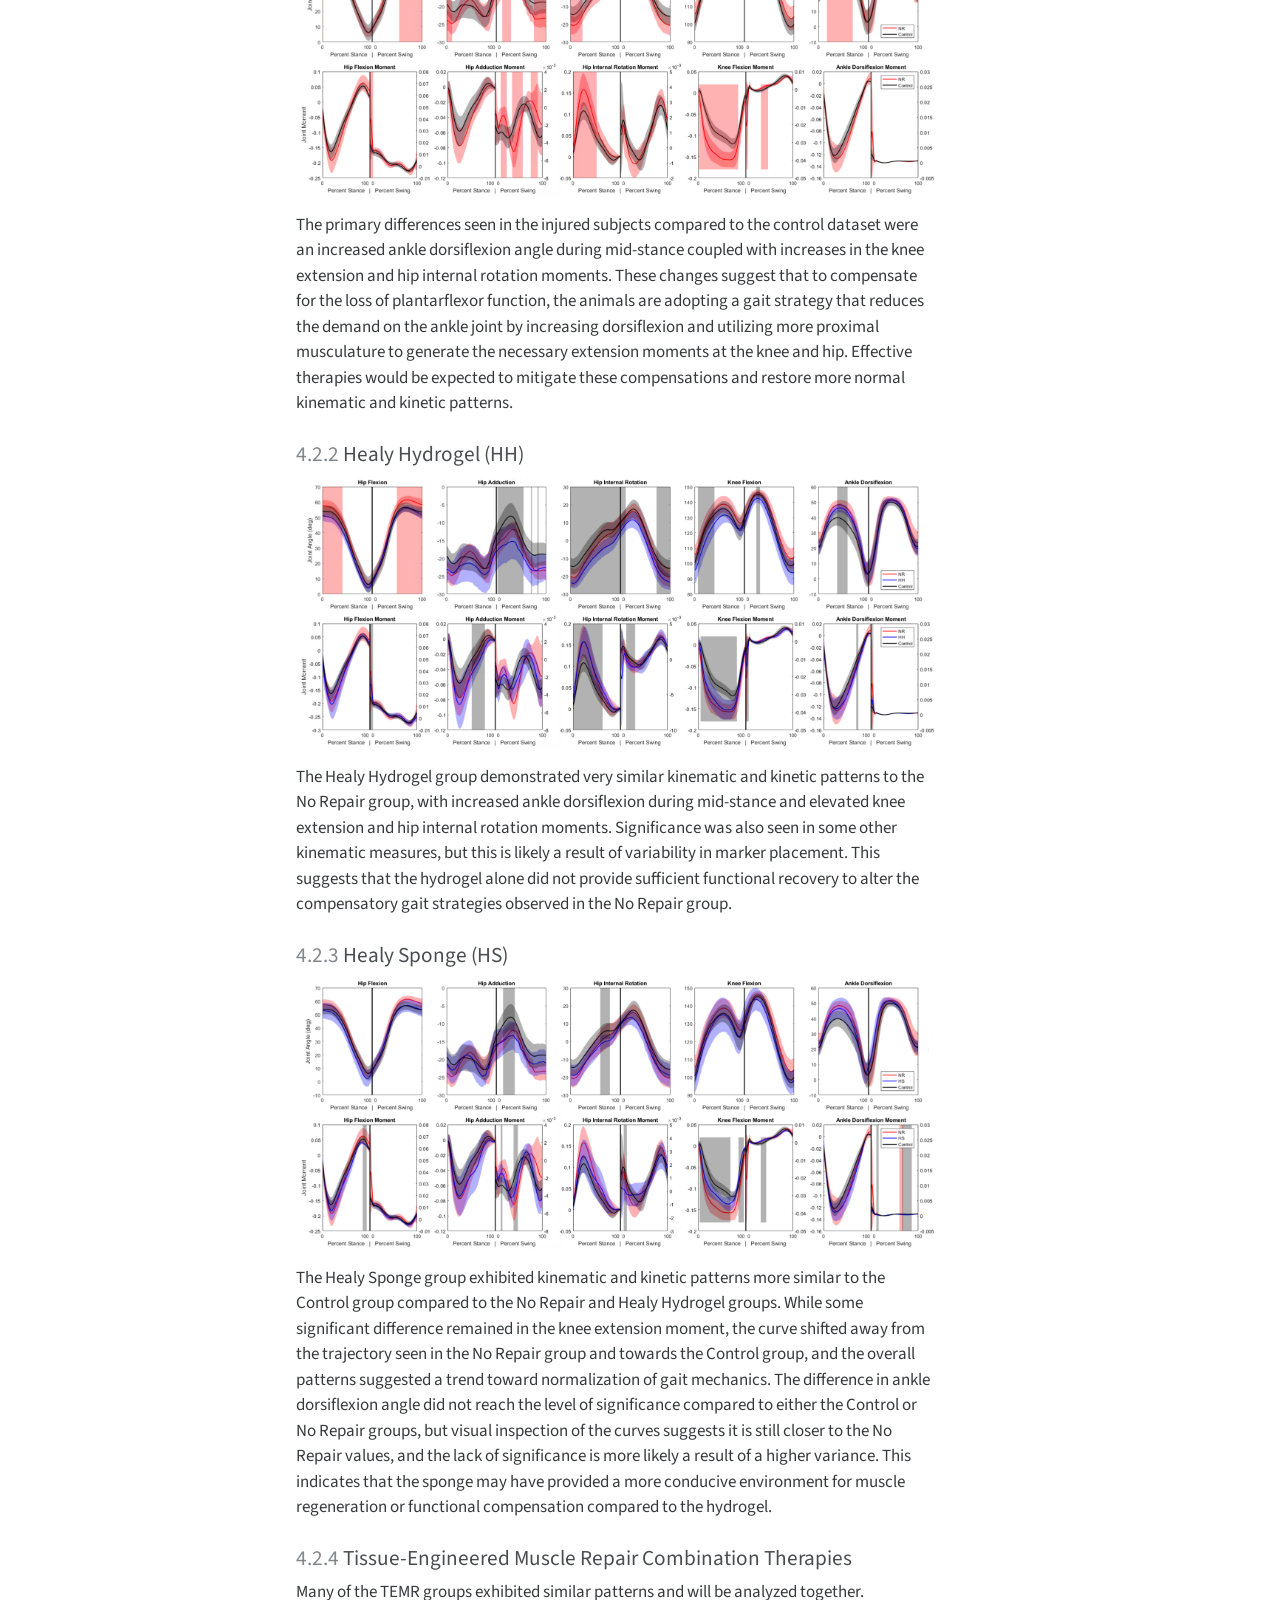
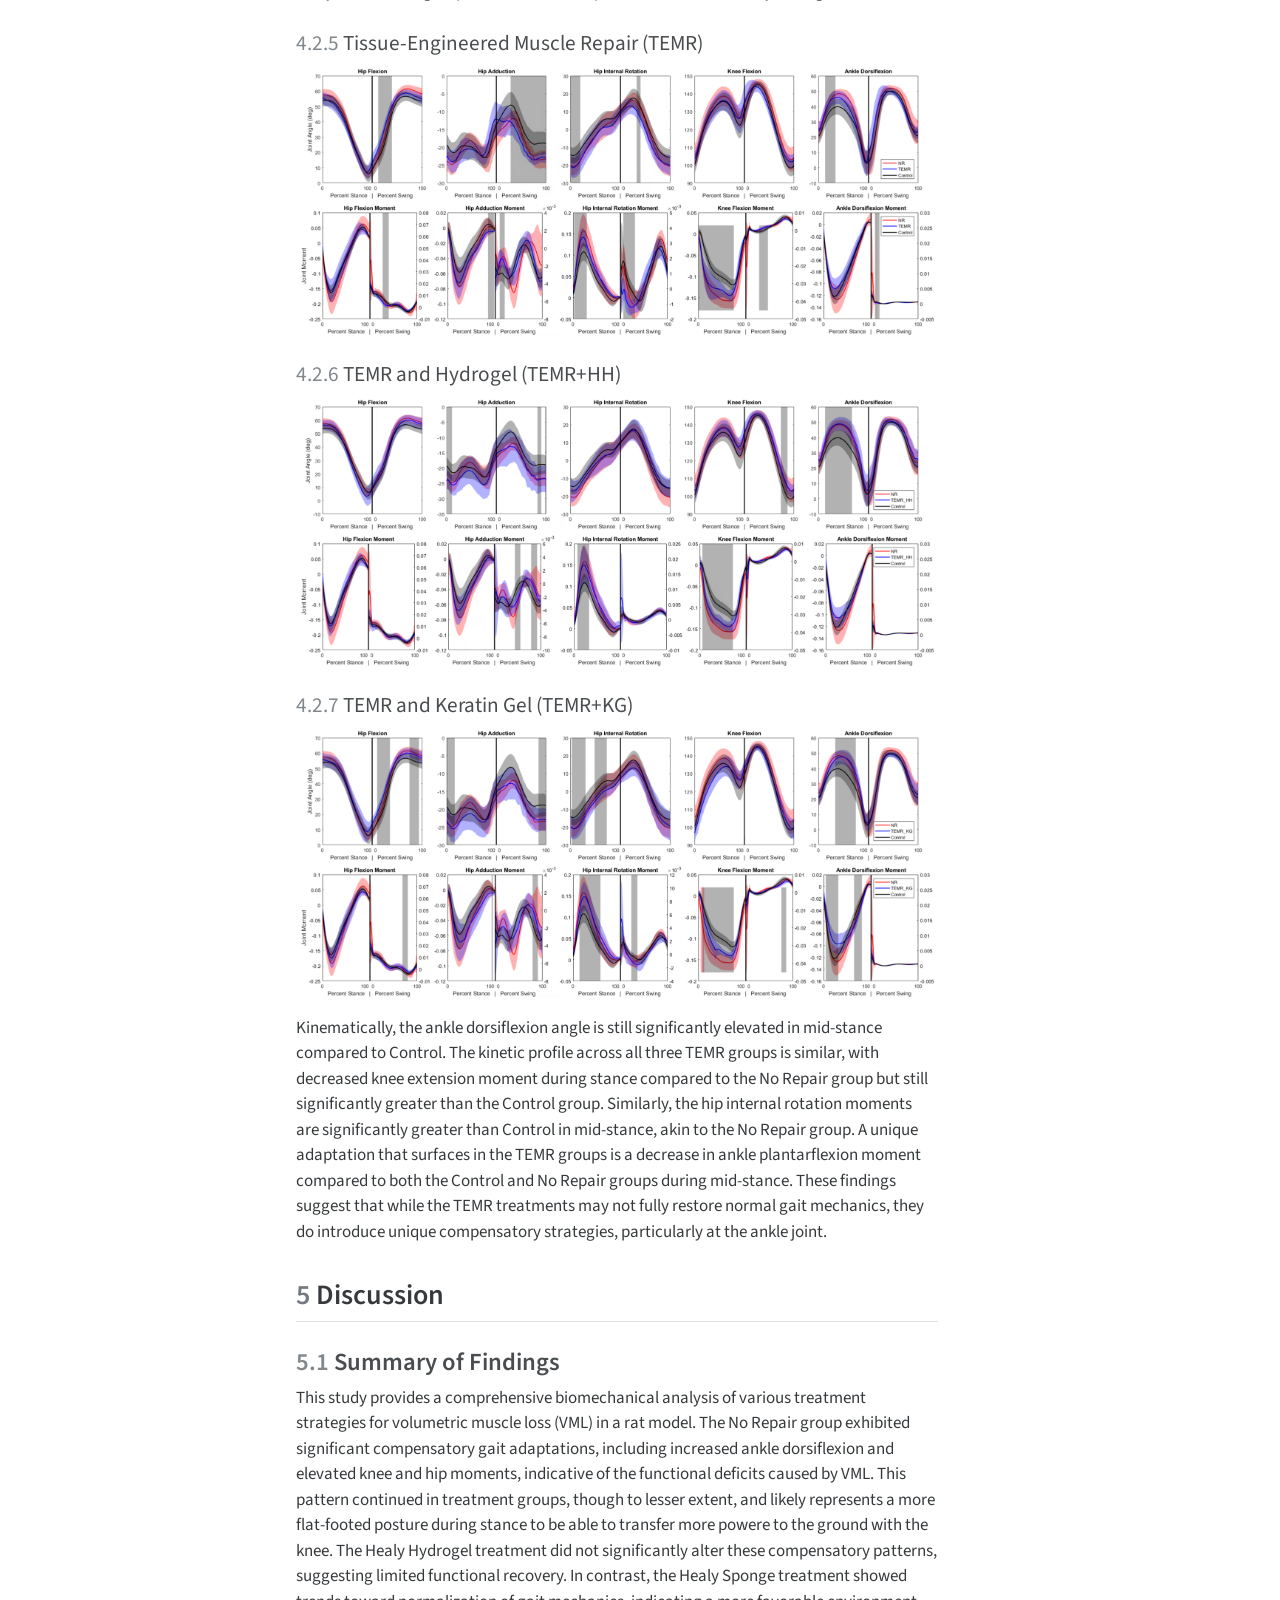
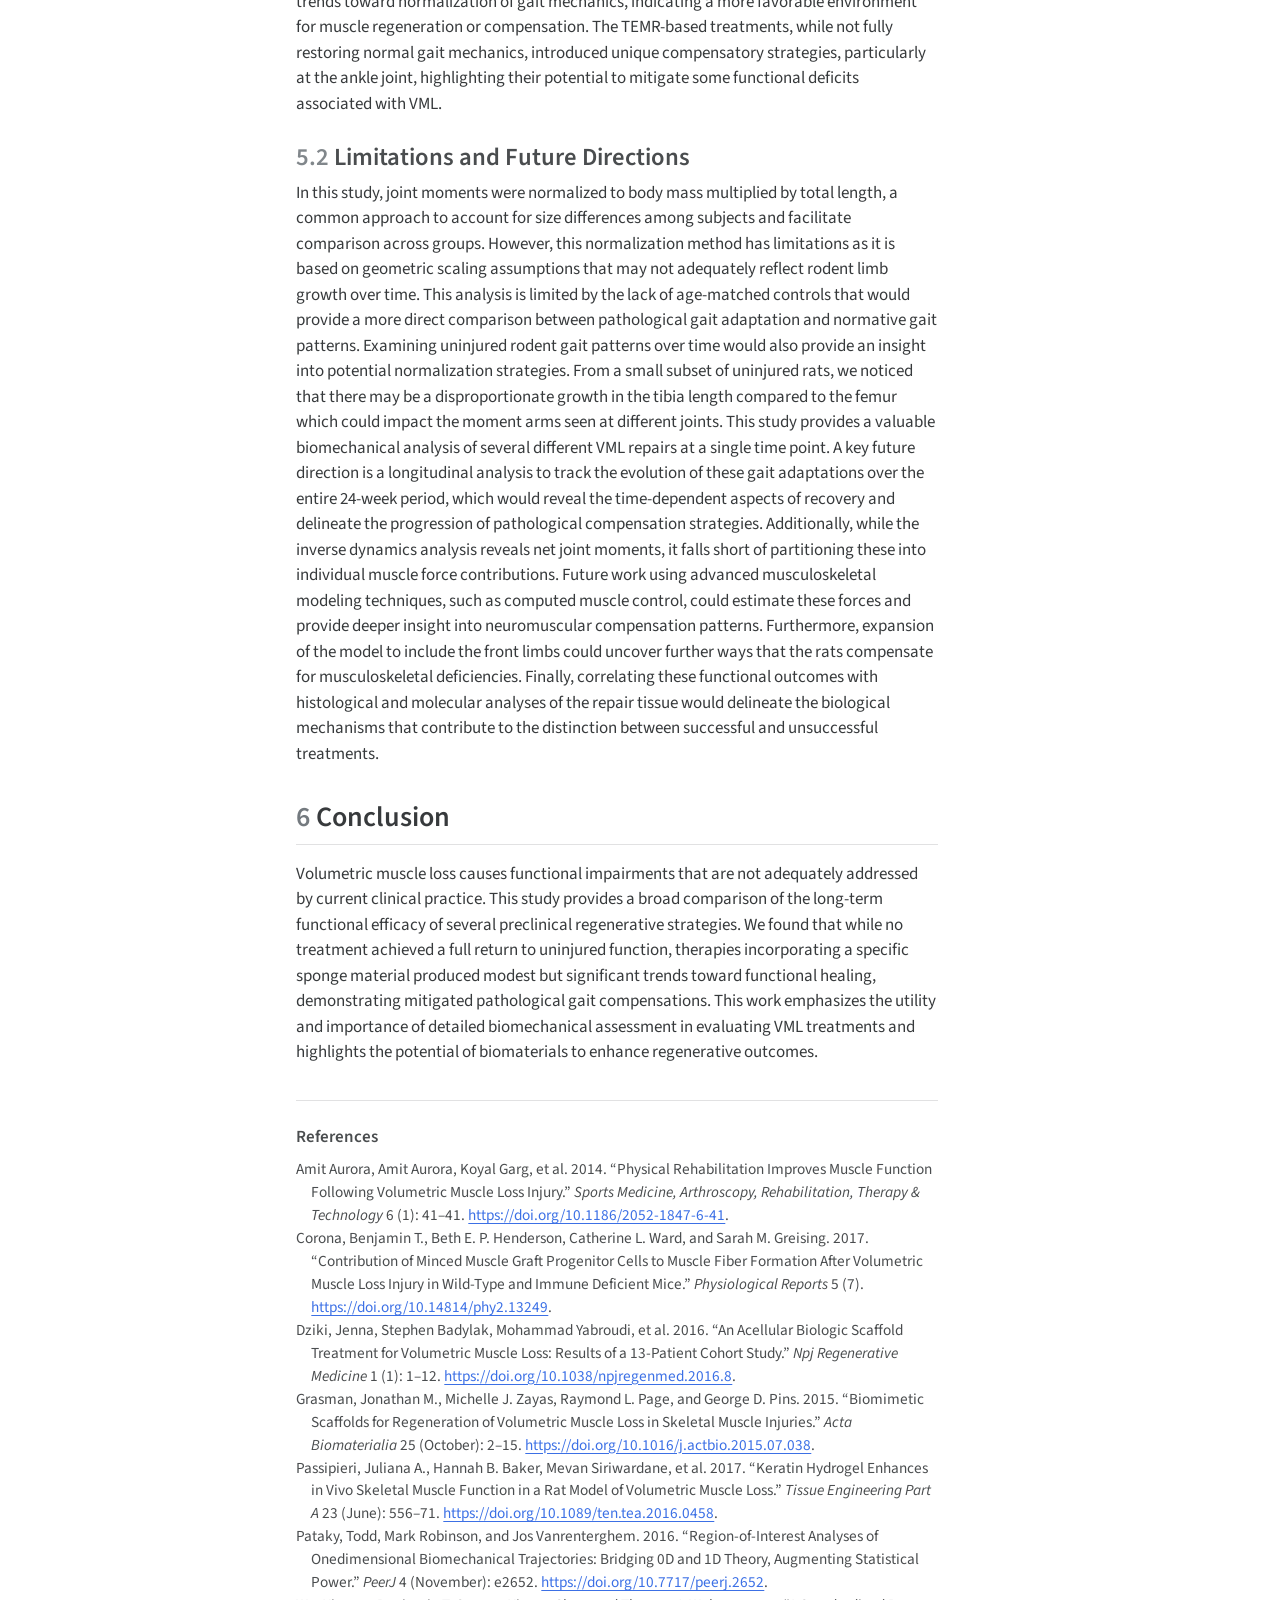
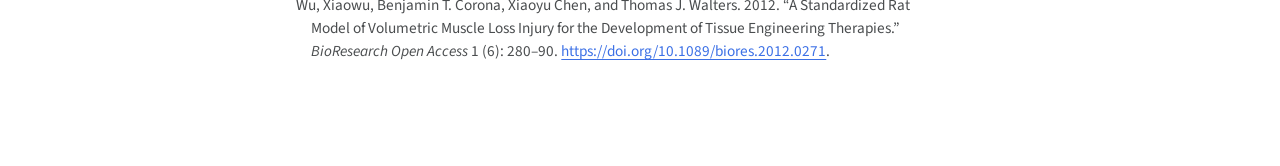
==== commit 66532c4a: "Built site for gh-pages" ====
--- a/index.html
+++ b/index.html
@@ -12,7 +12,7 @@
 <meta name="author" content="Xiao Hu">
 <meta name="author" content="George Christ">
 <meta name="author" content="Shawn Russell">
-<meta name="dcterms.date" content="2026-08-04">
+<meta name="dcterms.date" content="2026-08-06">
 
 <title>Analysis of Volumetric Muscle Loss Injury and Treatments in the Rodent Lateral Gastrocnemius</title>
 <style>
@@ -84,10 +84,10 @@
 <meta name="citation_author" content="Xiao Hu">
 <meta name="citation_author" content="George Christ">
 <meta name="citation_author" content="Shawn Russell">
-<meta name="citation_publication_date" content="2026-08-04">
-<meta name="citation_cover_date" content="2026-08-04">
+<meta name="citation_publication_date" content="2026-08-06">
+<meta name="citation_cover_date" content="2026-08-06">
 <meta name="citation_year" content="2026">
-<meta name="citation_online_date" content="2026-08-04">
+<meta name="citation_online_date" content="2026-08-06">
 <meta name="citation_language" content="en">
 <meta name="citation_reference" content="citation_title=A Tissue-Engineered Muscle Repair Construct for Functional Restoration of an Irrecoverable Muscle Injury in a Murine Model;,citation_abstract=There are no effective clinical treatments for volumetric muscle loss (VML) resulting from traumatic injury, tumor excision, or other degenerative diseases of skeletal muscle. The goal of this study was to develop and characterize a more clinically relevant tissue-engineered muscle repair (TE-MR) construct for functional restoration of a VML injury in the mouse lattissimus dorsi (LD) muscle. To this end, TE-MR constructs developed by seeding rat myoblasts on porcine bladder acellular matrix were preconditioned in a bioreactor for 1 week and implanted in nude mice at the site of a VML injury created by excising 50% of the native LD. Two months postinjury and implantation of TE-MR, maximal tetanic force was $\sim$72% of that observed in native LD muscle. In contrast, injured LD muscles that were not repaired, or were repaired with scaffold alone, produced only $\sim$50% of native LD muscle force after 2 months. Histological analyses of LD tissue retrieved 2 months after implantation demonstrated remodeling of the TE-MR construct as well as the presence of desmin-positive myofibers, blood vessels, and neurovascular bundles within the TE-MR construct. Overall, these encouraging initial observations document significant functional recovery within 2 months of implantation of TE-MR constructs and provide clear proof of concept for the applicability of this technology in a murine VML injury model.;,citation_author=Masood A. Machingal;,citation_author=Benjamin T. Corona;,citation_author=Thomas J. Walters;,citation_author=Venu Kesireddy;,citation_author=Christine N. Koval;,citation_author=Ashley Dannahower;,citation_author=Weixin Zhao;,citation_author=James J. Yoo;,citation_author=George J. Christ;,citation_publication_date=2011-09;,citation_cover_date=2011-09;,citation_year=2011;,citation_issue=17-18;,citation_doi=10.1089/ten.tea.2010.0682;,citation_issn=1937-3341;,citation_pmid=21548710;,citation_volume=17;,citation_journal_title=Tissue Engineering. Part A;">
 <meta name="citation_reference" content="citation_title=Comprehensive dynamic and kinematic analysis of the rodent hindlimb during over ground walking;,citation_abstract=The rat hindlimb is a frequently utilized pre-clinical model system to evaluate injuries and pathologies impacting the hindlimbs. These studies have demonstrated the translational potential of this model but have typically focused on the force generating capacity of target muscles as the primary evaluative outcome. Historically, human studies investigating extremity injuries and pathologies have utilized biomechanical analysis to better understand the impact of injury and extent of recovery. In this study, we expand that full biomechanical workup to a rat model in order to characterize the spatiotemporal parameters, ground reaction forces, 3-D joint kinematics, 3-D joint kinetics, and energetics of gait in healthy rats. We report data on each of these metrics that meets or exceeds the standards set by the current literature and are the first to report on all these metrics in a single set of animals. The methodology and findings presented in this study have significant implications for the development and clinical application of the improved regenerative therapeutics and rehabilitative therapies required for durable and complete functional recovery from extremity traumas, as well as other musculoskeletal pathologies.;,citation_author=Jack Dienes;,citation_author=Brody Hicks;,citation_author=Conrad Slater;,citation_author=Kevin Janson;,citation_author=George J. Christ;,citation_author=Shawn D. Russell;,citation_publication_date=2022-11;,citation_cover_date=2022-11;,citation_year=2022;,citation_issue=1;,citation_doi=10.1038/s41598-022-20288-3;,citation_pmid=36385108;,citation_volume=12;,citation_journal_title=Scientific Reports;">
@@ -184,7 +184,7 @@
                 <div>
             <div class="quarto-title-meta-heading">Published</div>
             <div class="quarto-title-meta-contents">
-              <p class="date">August 4, 2026</p>
+              <p class="date">August 6, 2026</p>
             </div>
           </div>
           
